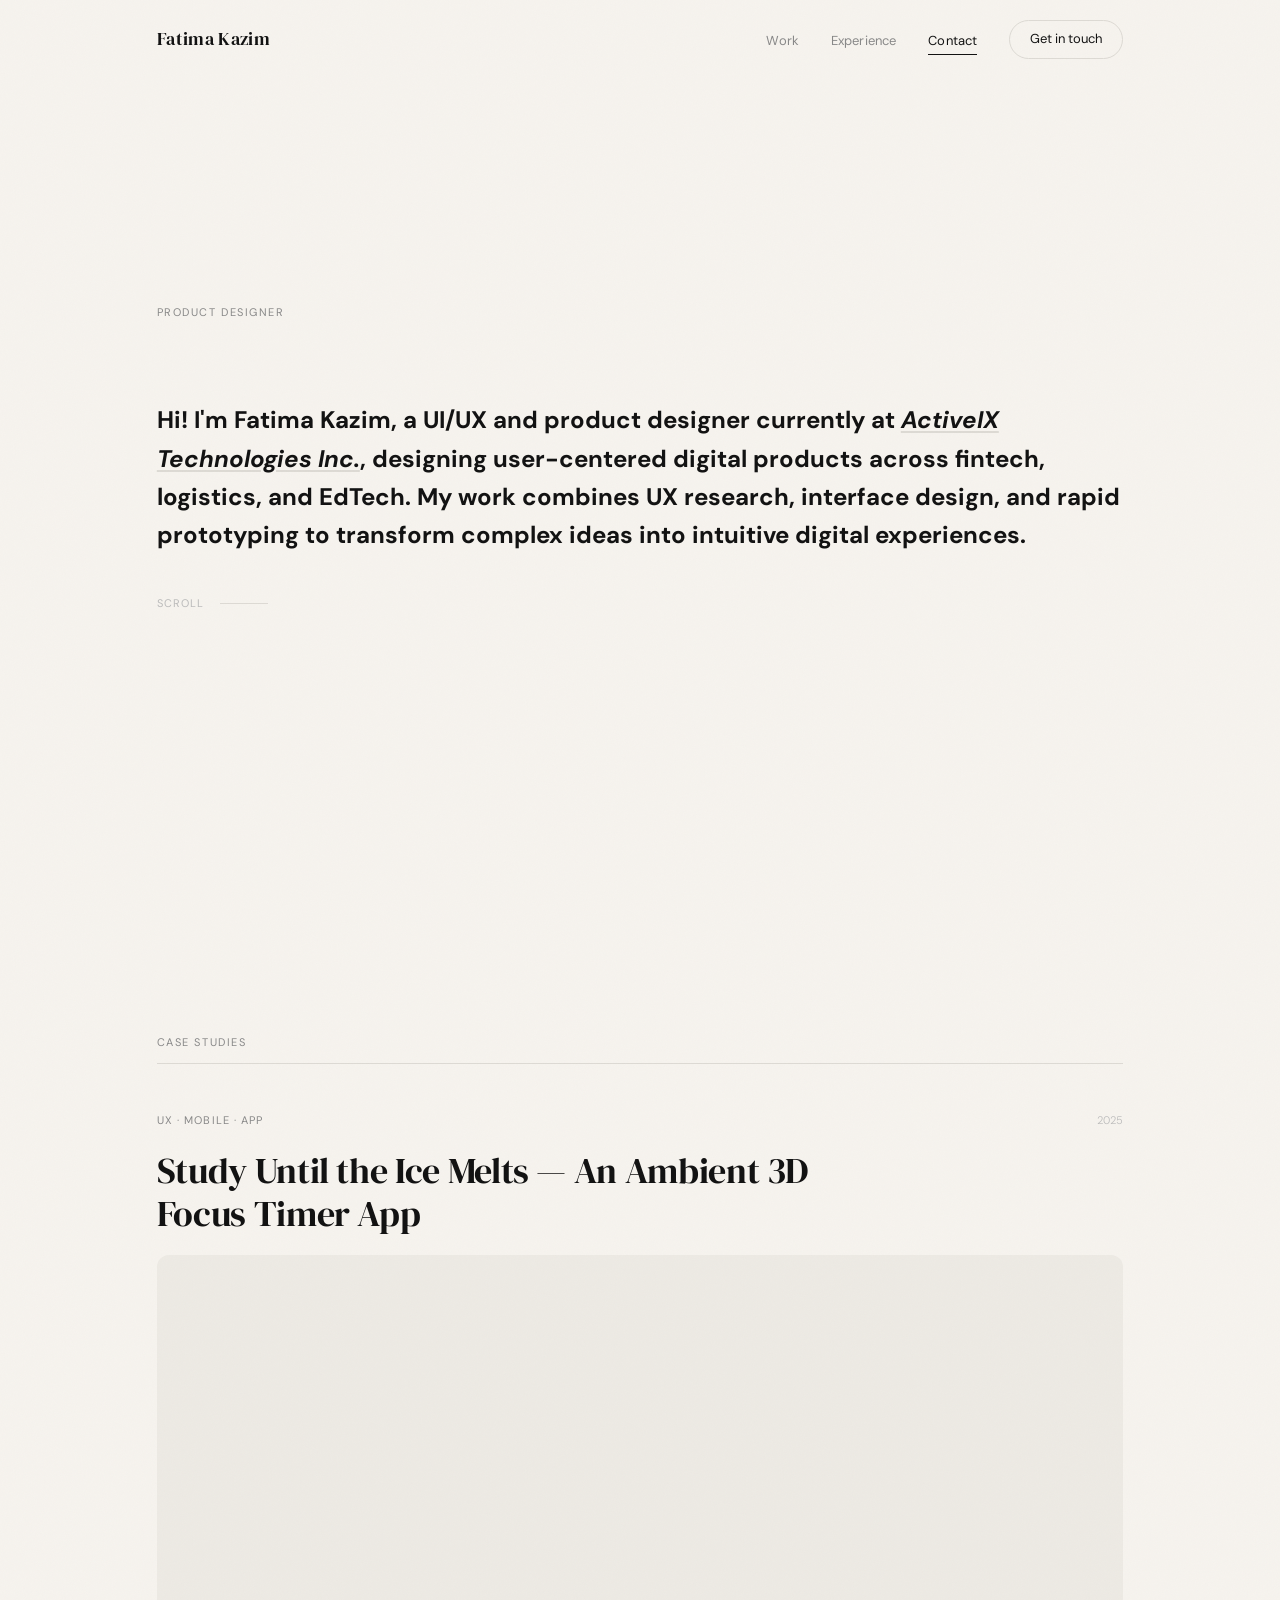
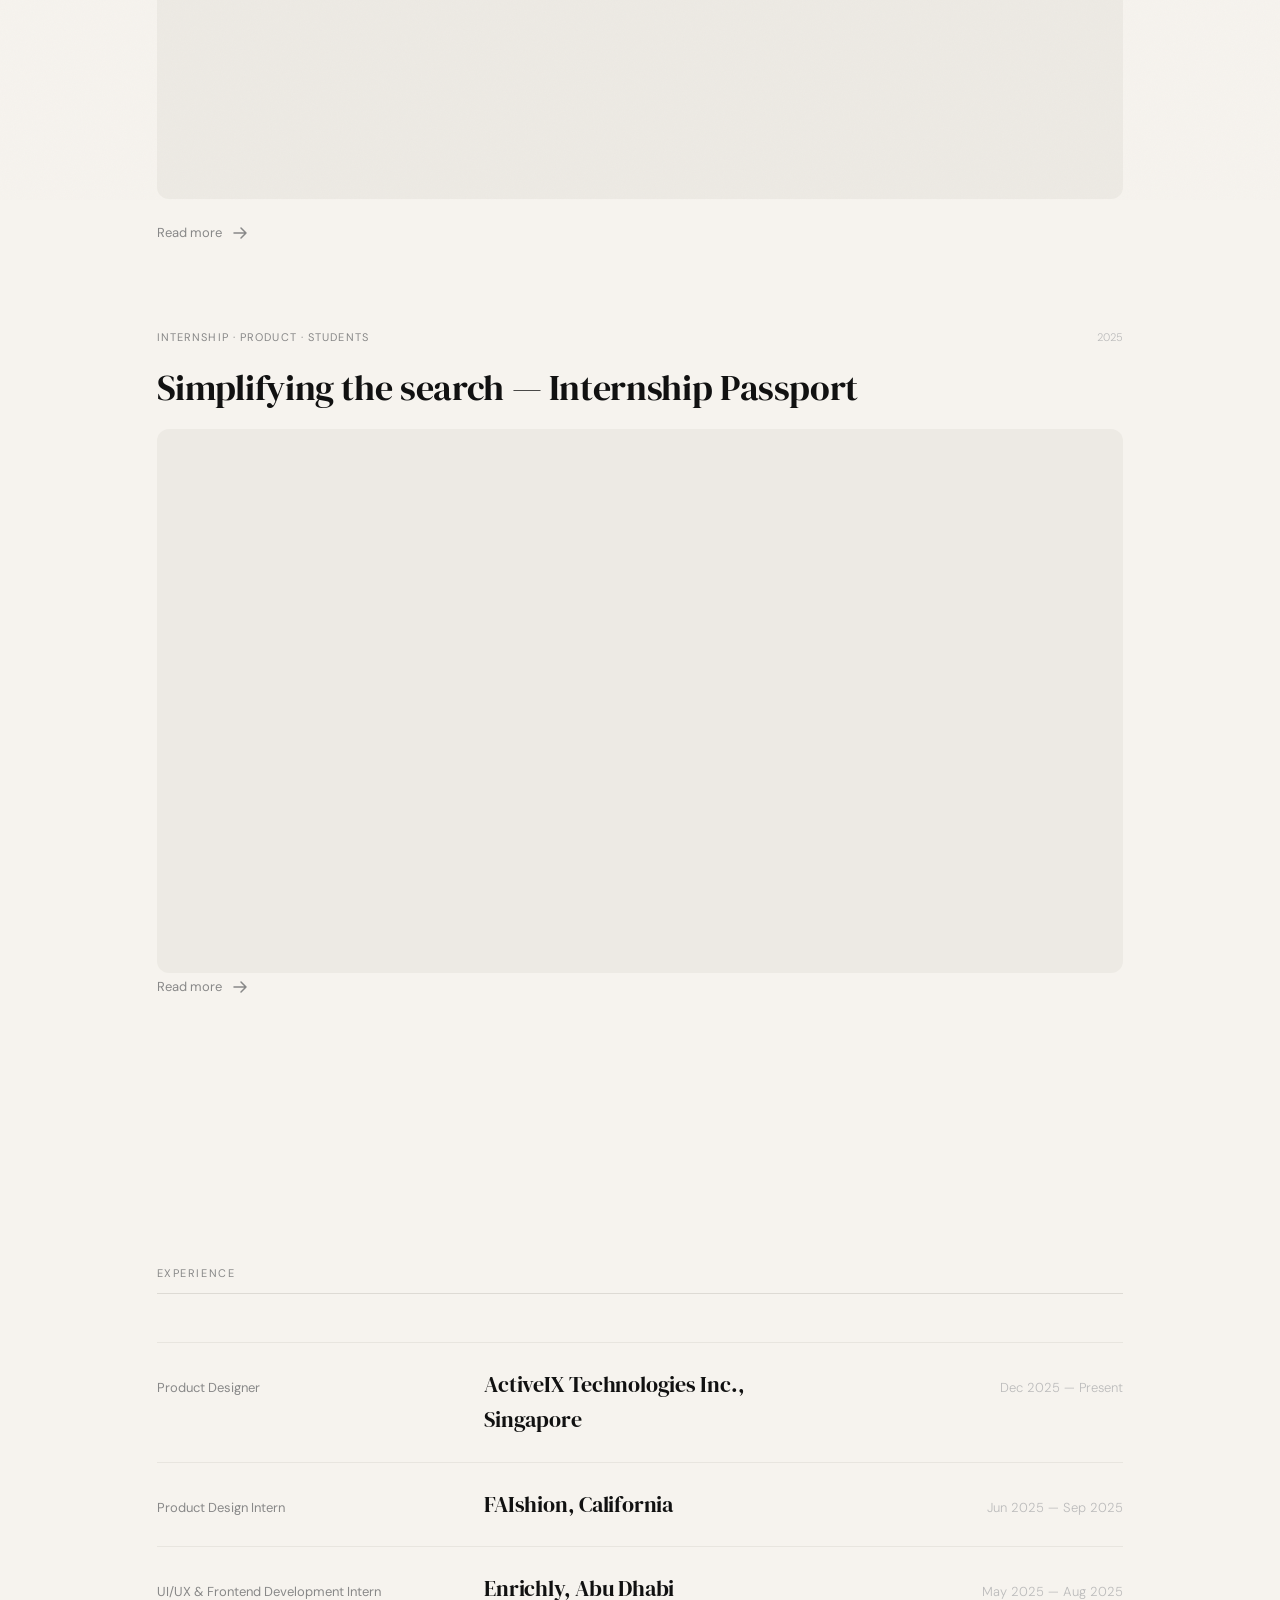
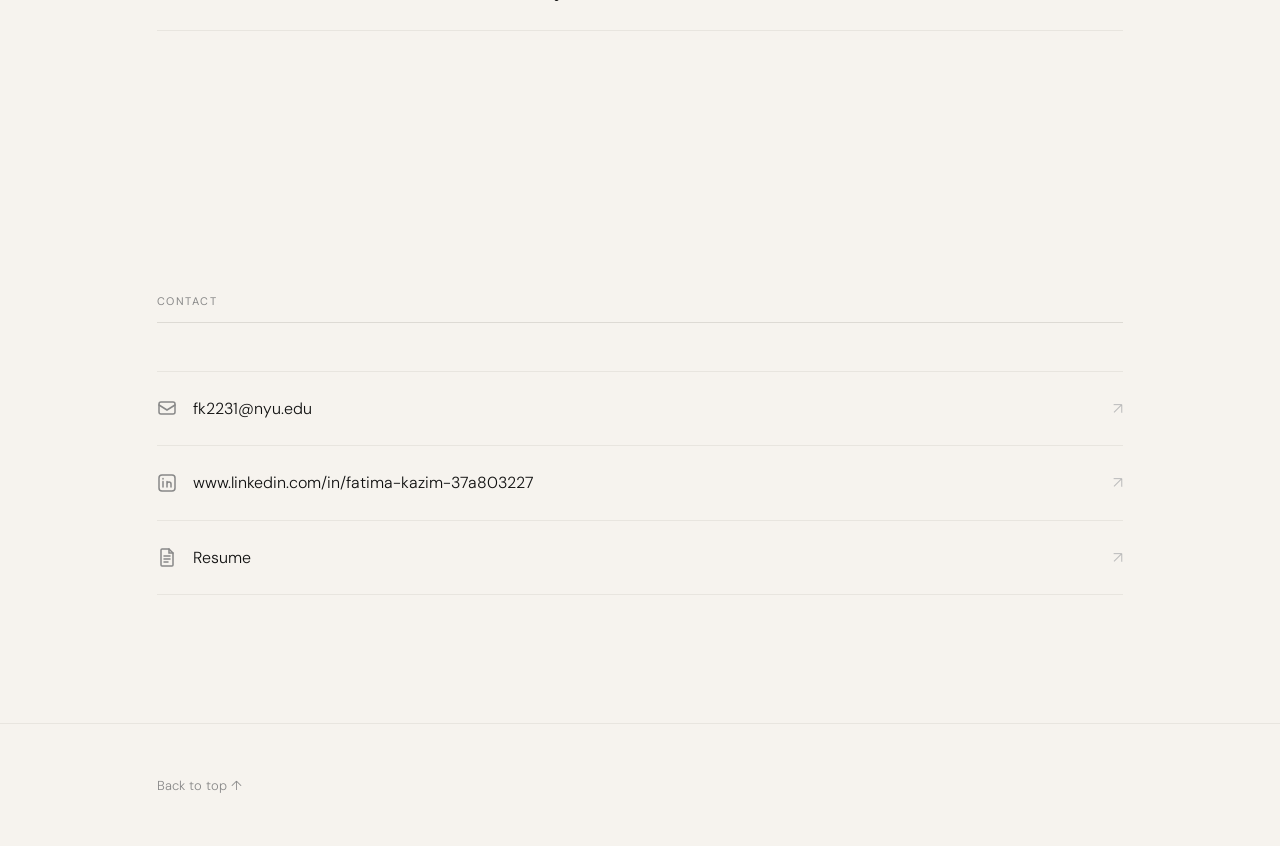
==== index.html @ ae26b740 "new" ====
<!DOCTYPE html>
<html lang="en">
<head>
  <meta charset="UTF-8" />
  <meta name="viewport" content="width=device-width, initial-scale=1.0" />
  <title>Fatima Kazim — Product Designer</title>
  <meta name="description" content="Product designer crafting thoughtful, accessible digital experiences." />

  <!-- Google Fonts: DM Serif Display + DM Sans -->
  <link rel="preconnect" href="https://fonts.googleapis.com" />
  <link rel="preconnect" href="https://fonts.gstatic.com" crossorigin />
  <link href="https://fonts.googleapis.com/css2?family=DM+Serif+Display:ital@0;1&family=DM+Sans:ital,opsz,wght@0,9..40,300;0,9..40,400;0,9..40,500;1,9..40,300;1,9..40,400&display=swap" rel="stylesheet" />

  <link rel="stylesheet" href="style.css" />
</head>
<body>

  <!-- =====================
       NAVIGATION
  ======================== -->
  <nav class="nav" id="nav" aria-label="Main navigation">
    <div class="nav__inner">
      <!-- Logo / Name mark -->
      <a href="#" class="nav__logo" aria-label="Home">Fatima Kazim</a>

      <!-- Desktop nav links -->
      <ul class="nav__links" role="list">
        <li><a href="#work" class="nav__link">Work</a></li>
        <li><a href="#experience" class="nav__link">Experience</a></li>
        <li><a href="#contact" class="nav__link">Contact</a></li>
      </ul>

      <!-- CTA -->
      <a href="mailto:fk2231@nyu.edu" class="nav__cta">Get in touch</a>

      <!-- Mobile hamburger -->
      <button class="nav__hamburger" id="hamburger" aria-label="Toggle menu" aria-expanded="false" aria-controls="mobile-menu">
        <span class="nav__hamburger-line"></span>
        <span class="nav__hamburger-line"></span>
      </button>
    </div>
  </nav>

  <!-- Mobile Menu Overlay -->
  <div class="mobile-menu" id="mobile-menu" aria-hidden="true" role="dialog" aria-label="Mobile navigation">
    <ul class="mobile-menu__links" role="list">
      <li><a href="#work" class="mobile-menu__link" data-close-menu>Work</a></li>
      <li><a href="#experience" class="mobile-menu__link" data-close-menu>Experience</a></li>
      <li><a href="#contact" class="mobile-menu__link" data-close-menu>Contact</a></li>
      <li><a href="mailto:fk2231@nyu.edu" class="mobile-menu__link mobile-menu__link--cta" data-close-menu>Get in touch →</a></li>
    </ul>
  </div>

  <!-- =====================
       HERO
  ======================== -->
  <section class="hero" id="hero" aria-label="Introduction">
    <div class="container">
      <p class="hero__eyebrow reveal reveal--up">Product Designer</p>
      <h1 class="hero__headline reveal reveal--up" style="--delay: 0.1s">
     <h1>
  Hi! I'm Fatima Kazim, a UI/UX and product designer currently at
  <a href="#" class="hero__inline-link" target="_blank" rel="noopener">ActiveIX Technologies Inc.</a>,
  designing user-centered digital products across fintech, logistics, and EdTech. My work combines UX research,
  interface design, and rapid prototyping to transform complex ideas into intuitive digital experiences.
</h1>

      <!-- Scroll indicator -->
      <div class="hero__scroll-indicator reveal reveal--up" style="--delay: 0.3s" aria-hidden="true">
        <span class="hero__scroll-label">Scroll</span>
        <span class="hero__scroll-line"></span>
      </div>
    </div>
  </section>

  <!-- =====================
       CASE STUDIES
  ======================== -->
  <section class="section work" id="work" aria-labelledby="work-label">
    <div class="container">

      <div class="section__header reveal reveal--up">
        <span class="section__label" id="work-label">Case Studies</span>
      </div>

      <!-- Project Cards -->
      <div class="projects" role="list">

        <!-- Card 1 -->
        <!-- <article class="project-card reveal reveal--up" role="listitem" style="--delay: 0.05s">
          <div class="project-card__meta">
            <span class="project-card__tag">Travel · iOS · AI</span>
            <span class="project-card__year">2025</span>
          </div>
          <h2 class="project-card__title">Designing the Most Intelligent Travel Live Activities</h2>
          <div class="project-card__media">
            <img
              src="https://placehold.co/960x560/e8e4de/888888?text=Soar+AI+Live+Activities"
              alt="Soar AI Live Activities project preview"
              class="project-card__image"
              loading="lazy"
              width="960"
              height="560"
            />
            <div class="project-card__overlay" aria-hidden="true"></div>
          </div>
          <a href="project-ice.html" class="project-card__cta" aria-label="Read case study: Soar AI Live Activities">
            <span>Read more</span>
            <svg class="project-card__arrow" width="20" height="20" viewBox="0 0 20 20" fill="none" aria-hidden="true">
              <path d="M4 10H16M16 10L11 5M16 10L11 15" stroke="currentColor" stroke-width="1.5" stroke-linecap="round" stroke-linejoin="round"/>
            </svg>
          </a>
        </article> -->

        <!-- Card 2 -->
        <article class="project-card reveal reveal--up" role="listitem" style="--delay: 0.1s">
          <div class="project-card__meta">
            <span class="project-card__tag">UX · Mobile · App</span>
            <span class="project-card__year">2025</span>
          </div>
          <h2 class="project-card__title">Study Until the Ice Melts — An Ambient 3D Focus Timer App</h2>
          <div class="project-card__media">
             <video
      class="project-card__image"
      width="960"
      height="560"
      autoplay
      muted
      loop
      playsinline
    >
      <source src="videos/ice-timer-demo.mp4"  type="video/mp4">
      Your browser does not support the video tag.
   
            <div class="project-card__overlay" aria-hidden="true"></div>
          </div>
          <a href="project-ice.html" class="project-card__cta" aria-label="Read case study: Trip.com Seat Selection">
            <span>Read more</span>
            <svg class="project-card__arrow" width="20" height="20" viewBox="0 0 20 20" fill="none" aria-hidden="true">
              <path d="M4 10H16M16 10L11 5M16 10L11 15" stroke="currentColor" stroke-width="1.5" stroke-linecap="round" stroke-linejoin="round"/>
            </svg>
          </a>
        </article>

      <!-- Card 3 -->
<article class="project-card reveal reveal--up" role="listitem" style="--delay: 0.15s">
  <div class="project-card__meta">
    <span class="project-card__tag">Internship · Product · Students</span>
    <span class="project-card__year">2025</span>
  </div>

  <h2 class="project-card__title">
    Simplifying the search — Internship Passport
  </h2>

  <div class="project-card__media">
    <video
      class="project-card__image"
      width="960"
      height="560"
      autoplay
      muted
      loop
      playsinline
    >
      <source src="videos/internship-passport-demo.mp4" type="video/mp4">
      Your browser does not support the video tag.
    </video>
  </div>
</article>
            <div class="project-card__overlay" aria-hidden="true"></div>
          </div>
          <a href="project-frame.html" class="project-card__cta" aria-label="Read case study: Frame app">
            <span>Read more</span>
            <svg class="project-card__arrow" width="20" height="20" viewBox="0 0 20 20" fill="none" aria-hidden="true">
              <path d="M4 10H16M16 10L11 5M16 10L11 15" stroke="currentColor" stroke-width="1.5" stroke-linecap="round" stroke-linejoin="round"/>
            </svg>
          </a>
        </article>

      </div><!-- /.projects -->
    </div>
  </section>

  <!-- =====================
       EXPERIENCE
  ======================== -->
  <section class="section experience" id="experience" aria-labelledby="experience-label">
  <div class="container">

    <div class="section__header reveal reveal--up">
      <span class="section__label" id="experience-label">Experience</span>
    </div>

    <div class="experience-list" role="list">

      <div class="experience-row reveal reveal--up" role="listitem" style="--delay: 0.05s">
        <div class="experience-row__role">Product Designer</div>
        <div class="experience-row__company">ActiveIX Technologies Inc., Singapore</div>
        <div class="experience-row__period">Dec 2025 — Present</div>
      </div>

      <div class="experience-row reveal reveal--up" role="listitem" style="--delay: 0.1s">
        <div class="experience-row__role">Product Design Intern</div>
        <div class="experience-row__company">FAIshion, California</div>
        <div class="experience-row__period">Jun 2025 — Sep 2025</div>
      </div>

      <div class="experience-row reveal reveal--up" role="listitem" style="--delay: 0.15s">
        <div class="experience-row__role">UI/UX & Frontend Development Intern</div>
        <div class="experience-row__company">Enrichly, Abu Dhabi</div>
        <div class="experience-row__period">May 2025 — Aug 2025</div>
      </div>

    </div><!-- /.experience-list -->

  </div>
</section>

  <!-- =====================
       CONTACT
  ======================== -->
  <section class="section contact" id="contact" aria-labelledby="contact-label">
    <div class="container">

      <div class="section__header reveal reveal--up">
        <span class="section__label" id="contact-label">Contact</span>
      </div>

      <div class="contact-links" role="list">

        <a href="mailto:fk2231@nyu.edu" class="contact-link reveal reveal--up" style="--delay: 0.05s" role="listitem">
          <span class="contact-link__icon" aria-hidden="true">
            <!-- Mail icon -->
            <svg width="20" height="20" viewBox="0 0 20 20" fill="none">
              <rect x="2" y="4" width="16" height="12" rx="2" stroke="currentColor" stroke-width="1.5"/>
              <path d="M2 7l8 5 8-5" stroke="currentColor" stroke-width="1.5" stroke-linecap="round"/>
            </svg>
          </span>
          <span class="contact-link__label">fk2231@nyu.edu</span>
          <span class="contact-link__arrow" aria-hidden="true">↗</span>
        </a>

        <a href="www.linkedin.com/in/fatima-kazim-37a803227" target="_blank" rel="noopener" class="contact-link reveal reveal--up" style="--delay: 0.1s" role="listitem">
          <span class="contact-link__icon" aria-hidden="true">
            <!-- LinkedIn icon -->
            <svg width="20" height="20" viewBox="0 0 20 20" fill="none">
              <rect x="2" y="2" width="16" height="16" rx="3" stroke="currentColor" stroke-width="1.5"/>
              <path d="M6 8.5V14M6 5.5V6" stroke="currentColor" stroke-width="1.5" stroke-linecap="round"/>
              <path d="M10 14v-3a2 2 0 014 0v3M10 8.5V14" stroke="currentColor" stroke-width="1.5" stroke-linecap="round" stroke-linejoin="round"/>
            </svg>
          </span>
          <span class="contact-link__label">www.linkedin.com/in/fatima-kazim-37a803227</span>
          <span class="contact-link__arrow" aria-hidden="true">↗</span>
        </a>

        <a href="#" class="contact-link reveal reveal--up" style="--delay: 0.15s" role="listitem">
          <span class="contact-link__icon" aria-hidden="true">
            <!-- Resume / doc icon -->
            <svg width="20" height="20" viewBox="0 0 20 20" fill="none">
              <path d="M5 2h7l4 4v12a1 1 0 01-1 1H5a1 1 0 01-1-1V3a1 1 0 011-1z" stroke="currentColor" stroke-width="1.5" stroke-linejoin="round"/>
              <path d="M12 2v4h4M7 9h6M7 12h6M7 15h4" stroke="currentColor" stroke-width="1.5" stroke-linecap="round"/>
            </svg>
          </span>
          <span class="contact-link__label">Resume</span>
          <span class="contact-link__arrow" aria-hidden="true">↗</span>
        </a>

      </div><!-- /.contact-links -->
    </div>
  </section>

  <!-- =====================
       FOOTER
  ======================== -->
  <footer class="footer" aria-label="Footer">
    <div class="container">
      <!-- <p class="footer__copy">© 2025 Alex Mercer. Designed with care.</p> -->
      <p class="footer__back">
        <a href="#hero" class="footer__top-link" aria-label="Back to top">Back to top ↑</a>
      </p>
    </div>
  </footer>

  <!-- Grain texture overlay (purely decorative) -->
  <div class="grain" aria-hidden="true"></div>

  <script src="script.js"></script>
  <script src="project.js"></script>
</body>
</html>
---- style.css ----
/* ============================================================
   PORTFOLIO — style.css
   Editorial minimal aesthetic inspired by Kashif Iftikhar
   DM Serif Display + DM Sans | Off-white bg | Near-black text
   ============================================================ */


/* ─────────────────────────────────────────────────────────
   1. DESIGN TOKENS / CSS VARIABLES
───────────────────────────────────────────────────────── */
:root {
  /* Colors */
  --color-bg:           #F6F3EE;
  --color-bg-alt:       #EDEAE4;
  --color-surface:      #F0EDE7;
  --color-text:         #111111;
  --color-text-muted:   #888888;
  --color-text-faint:   #BBBBBB;
  --color-border:       #DDDAD4;
  --color-border-light: #E8E5DF;
  --color-accent:       #111111;
  --color-link-hover:   #444444;

  /* Typography */
  --font-display:  'DM Serif Display', Georgia, serif;
  --font-body:     'DM Sans', system-ui, sans-serif;

  /* Font sizes — fluid scale */
  --text-xs:      0.6875rem;   /* 11px */
  --text-sm:      0.8125rem;   /* 13px */
  --text-base:    1rem;        /* 16px */
  --text-md:      1.125rem;    /* 18px */
  --text-lg:      1.375rem;    /* 22px */
  --text-xl:      1.75rem;     /* 28px */
  --text-2xl:     2.25rem;     /* 36px */
  --text-3xl:     3rem;        /* 48px */
  --text-hero:    clamp(2rem, 4.5vw, 3.75rem);

  /* Spacing */
  --space-1:   4px;
  --space-2:   8px;
  --space-3:   12px;
  --space-4:   16px;
  --space-5:   20px;
  --space-6:   24px;
  --space-8:   32px;
  --space-10:  40px;
  --space-12:  48px;
  --space-16:  64px;
  --space-20:  80px;
  --space-24:  96px;
  --space-32:  128px;
  --space-40:  160px;

  /* Layout */
  --max-width:    1120px;
  --padding-x:    clamp(1.25rem, 6vw, 7rem);

  /* Transitions */
  --ease-out:     cubic-bezier(0.16, 1, 0.3, 1);
  --ease-in-out:  cubic-bezier(0.45, 0, 0.55, 1);
  --duration-fast:   200ms;
  --duration-base:   350ms;
  --duration-slow:   600ms;
  --duration-reveal: 700ms;

  /* Borders */
  --radius-sm:  4px;
  --radius-md:  8px;
  --radius-lg:  12px;
}


/* ─────────────────────────────────────────────────────────
   2. RESET & BASE
───────────────────────────────────────────────────────── */
*, *::before, *::after {
  box-sizing: border-box;
  margin: 0;
  padding: 0;
}

html {
  font-size: 100%;
  scroll-behavior: smooth;
  -webkit-text-size-adjust: 100%;
}

body {
  background-color: var(--color-bg);
  color: var(--color-text);
  font-family: var(--font-body);
  font-size: var(--text-base);
  font-weight: 300;
  line-height: 1.6;
  -webkit-font-smoothing: antialiased;
  -moz-osx-font-smoothing: grayscale;
  overflow-x: hidden;
}

img, video {
  display: block;
  max-width: 100%;
  height: auto;
}

a {
  color: inherit;
  text-decoration: none;
}

ul, ol {
  list-style: none;
}

button {
  background: none;
  border: none;
  cursor: pointer;
  font-family: inherit;
}


/* ─────────────────────────────────────────────────────────
   3. LAYOUT HELPERS
───────────────────────────────────────────────────────── */
.container {
  width: 100%;
  max-width: var(--max-width);
  margin-inline: auto;
  padding-inline: var(--padding-x);
}

.section {
  padding-block: var(--space-32);
}

@media (max-width: 768px) {
  .section {
    padding-block: var(--space-20);
  }
}

.section__header {
  margin-bottom: var(--space-12);
}

.section__label {
  display: inline-block;
  font-size: var(--text-xs);
  font-weight: 400;
  letter-spacing: 0.14em;
  text-transform: uppercase;
  color: var(--color-text-muted);
  border-bottom: 1px solid var(--color-border);
  padding-bottom: var(--space-3);
  width: 100%;
}


/* ─────────────────────────────────────────────────────────
   4. GRAIN OVERLAY
───────────────────────────────────────────────────────── */
.grain {
  position: fixed;
  inset: -200%;
  width: 400%;
  height: 400%;
  pointer-events: none;
  z-index: 1000;
  opacity: 0.025;
  background-image: url("data:image/svg+xml,%3Csvg viewBox='0 0 256 256' xmlns='http://www.w3.org/2000/svg'%3E%3Cfilter id='noise'%3E%3CfeTurbulence type='fractalNoise' baseFrequency='0.9' numOctaves='4' stitchTiles='stitch'/%3E%3C/filter%3E%3Crect width='100%25' height='100%25' filter='url(%23noise)'/%3E%3C/svg%3E");
  background-size: 256px 256px;
  animation: grain 0.5s steps(2) infinite;
}

@keyframes grain {
  0%   { transform: translate(0,   0);   }
  25%  { transform: translate(-3%, -5%); }
  50%  { transform: translate(5%,   2%); }
  75%  { transform: translate(-2%,  4%); }
  100% { transform: translate(3%,  -3%); }
}


/* ─────────────────────────────────────────────────────────
   5. NAVIGATION
───────────────────────────────────────────────────────── */
.nav {
  position: fixed;
  top: 0;
  left: 0;
  right: 0;
  z-index: 900;
  padding-block: var(--space-5);
  background-color: var(--color-bg);
  transition: box-shadow var(--duration-base) var(--ease-out),
              padding var(--duration-base) var(--ease-out);
}

/* Scrolled state — subtle shadow */
.nav.is-scrolled {
  box-shadow: 0 1px 0 var(--color-border-light);
  padding-block: var(--space-4);
}

.nav__inner {
  max-width: var(--max-width);
  margin-inline: auto;
  padding-inline: var(--padding-x);
  display: flex;
  align-items: center;
  gap: var(--space-8);
}

/* Logo */
.nav__logo {
  font-family: var(--font-display);
  font-size: var(--text-md);
  letter-spacing: 0.02em;
  flex-shrink: 0;
  transition: opacity var(--duration-fast) var(--ease-out);
}

.nav__logo:hover {
  opacity: 0.6;
}

/* Desktop links */
.nav__links {
  display: flex;
  align-items: center;
  gap: var(--space-8);
  margin-left: auto;
}

.nav__link {
  font-size: var(--text-sm);
  font-weight: 400;
  letter-spacing: 0.01em;
  color: var(--color-text-muted);
  position: relative;
  padding-block: var(--space-1);
  transition: color var(--duration-fast) var(--ease-out);
}

.nav__link::after {
  content: '';
  position: absolute;
  bottom: -2px;
  left: 0;
  width: 0;
  height: 1px;
  background-color: var(--color-text);
  transition: width var(--duration-base) var(--ease-out);
}

.nav__link:hover,
.nav__link.is-active {
  color: var(--color-text);
}

.nav__link:hover::after,
.nav__link.is-active::after {
  width: 100%;
}

/* CTA */
.nav__cta {
  font-size: var(--text-sm);
  font-weight: 400;
  padding: var(--space-2) var(--space-5);
  border: 1px solid var(--color-border);
  border-radius: 100px;
  color: var(--color-text);
  transition: background-color var(--duration-fast) var(--ease-out),
              border-color var(--duration-fast) var(--ease-out),
              color var(--duration-fast) var(--ease-out);
  white-space: nowrap;
}

.nav__cta:hover {
  background-color: var(--color-text);
  border-color: var(--color-text);
  color: var(--color-bg);
}

/* Hamburger */
.nav__hamburger {
  display: none;
  flex-direction: column;
  justify-content: center;
  gap: 6px;
  width: 28px;
  height: 28px;
  margin-left: auto;
  padding: 2px;
}

.nav__hamburger-line {
  display: block;
  width: 100%;
  height: 1.5px;
  background-color: var(--color-text);
  border-radius: 2px;
  transform-origin: center;
  transition: transform var(--duration-base) var(--ease-out),
              opacity var(--duration-base) var(--ease-out),
              width var(--duration-base) var(--ease-out);
}

/* Hamburger active — becomes X */
.nav__hamburger.is-active .nav__hamburger-line:nth-child(1) {
  transform: translateY(3.75px) rotate(45deg);
}

.nav__hamburger.is-active .nav__hamburger-line:nth-child(2) {
  transform: translateY(-3.75px) rotate(-45deg);
}


/* ─────────────────────────────────────────────────────────
   6. MOBILE MENU
───────────────────────────────────────────────────────── */
.mobile-menu {
  position: fixed;
  inset: 0;
  z-index: 800;
  background-color: var(--color-bg);
  display: flex;
  align-items: center;
  justify-content: flex-start;
  padding: var(--space-32) var(--padding-x);
  clip-path: inset(0 0 100% 0);
  transition: clip-path var(--duration-slow) var(--ease-out);
  pointer-events: none;
}

.mobile-menu.is-open {
  clip-path: inset(0 0 0% 0);
  pointer-events: all;
}

.mobile-menu__links {
  display: flex;
  flex-direction: column;
  gap: var(--space-6);
}

.mobile-menu__link {
  font-family: var(--font-display);
  font-size: clamp(2rem, 8vw, 3.5rem);
  font-weight: 400;
  color: var(--color-text);
  opacity: 0;
  transform: translateY(20px);
  transition: opacity var(--duration-base) var(--ease-out),
              transform var(--duration-base) var(--ease-out),
              color var(--duration-fast) var(--ease-out);
}

.mobile-menu.is-open .mobile-menu__link {
  opacity: 1;
  transform: translateY(0);
}

/* Stagger each link */
.mobile-menu.is-open .mobile-menu__link:nth-child(1) { transition-delay: 0.1s; }
.mobile-menu.is-open .mobile-menu__link:nth-child(2) { transition-delay: 0.15s; }
.mobile-menu.is-open .mobile-menu__link:nth-child(3) { transition-delay: 0.2s; }
.mobile-menu.is-open .mobile-menu__link:nth-child(4) { transition-delay: 0.25s; }

.mobile-menu__link:hover {
  color: var(--color-text-muted);
}

.mobile-menu__link--cta {
  font-family: var(--font-body);
  font-size: var(--text-md);
  color: var(--color-text-muted);
  margin-top: var(--space-4);
  border-top: 1px solid var(--color-border);
  padding-top: var(--space-6);
}


/* ─────────────────────────────────────────────────────────
   7. HERO
───────────────────────────────────────────────────────── */
.hero {
  min-height: 100svh;
  display: flex;
  align-items: center;
  padding-top: 80px; /* nav offset */
  padding-bottom: var(--space-16);
}

.hero .container {
  display: flex;
  flex-direction: column;
  gap: var(--space-10);
}

.hero__eyebrow {
  font-size: var(--text-xs);
  font-weight: 400;
  letter-spacing: 0.14em;
  text-transform: uppercase;
  color: var(--color-text-muted);
}

.hero__headline {
  font-family: var(--font-display);
  font-size: var(--text-hero);
  font-weight: 400;
  line-height: 1.22;
  letter-spacing: -0.01em;
  color: var(--color-text);
  max-width: 18em;
}

.hero__inline-link {
  font-style: italic;
  text-decoration: underline;
  text-decoration-color: var(--color-border);
  text-underline-offset: 3px;
  transition: text-decoration-color var(--duration-fast) var(--ease-out),
              color var(--duration-fast) var(--ease-out);
}

.hero__inline-link:hover {
  text-decoration-color: var(--color-text);
  color: var(--color-text);
}

/* Scroll indicator */
.hero__scroll-indicator {
  display: flex;
  align-items: center;
  gap: var(--space-4);
}

.hero__scroll-label {
  font-size: var(--text-xs);
  font-weight: 400;
  letter-spacing: 0.1em;
  text-transform: uppercase;
  color: var(--color-text-faint);
}

.hero__scroll-line {
  display: block;
  width: 48px;
  height: 1px;
  background-color: var(--color-border);
  position: relative;
  overflow: hidden;
}

.hero__scroll-line::after {
  content: '';
  position: absolute;
  inset: 0;
  background-color: var(--color-text);
  transform: translateX(-100%);
  animation: scroll-line 2s var(--ease-out) 1.5s infinite;
}

@keyframes scroll-line {
  0%   { transform: translateX(-100%); }
  50%  { transform: translateX(0); }
  100% { transform: translateX(100%); }
}


/* ─────────────────────────────────────────────────────────
   8. PROJECT CARDS
───────────────────────────────────────────────────────── */
.projects {
  display: flex;
  flex-direction: column;
  gap: var(--space-20);
}

.project-card {
  display: grid;
  grid-template-columns: 1fr;
  gap: var(--space-5);
}

/* Meta row */
.project-card__meta {
  display: flex;
  align-items: center;
  justify-content: space-between;
  gap: var(--space-4);
}

.project-card__tag {
  font-size: var(--text-xs);
  font-weight: 400;
  letter-spacing: 0.1em;
  text-transform: uppercase;
  color: var(--color-text-muted);
}

.project-card__year {
  font-size: var(--text-xs);
  color: var(--color-text-faint);
}

/* Title */
.project-card__title {
  font-family: var(--font-display);
  font-size: clamp(var(--text-xl), 2.8vw, var(--text-3xl));
  font-weight: 400;
  line-height: 1.2;
  letter-spacing: -0.01em;
  max-width: 20em;
}

/* Media */
.project-card__media {
  position: relative;
  border-radius: var(--radius-lg);
  overflow: hidden;
  aspect-ratio: 16 / 9;
  background-color: var(--color-bg-alt);
  cursor: pointer;
}

.project-card__image {
  width: 100%;
  height: 100%;
  object-fit: cover;
  transition: transform var(--duration-slow) var(--ease-out);
}

.project-card__overlay {
  position: absolute;
  inset: 0;
  background: linear-gradient(
    to bottom,
    transparent 60%,
    rgba(0, 0, 0, 0.06) 100%
  );
  opacity: 0;
  transition: opacity var(--duration-base) var(--ease-out);
}

.project-card:hover .project-card__image {
  transform: scale(1.025);
}

.project-card:hover .project-card__overlay {
  opacity: 1;
}

/* CTA */
.project-card__cta {
  display: inline-flex;
  align-items: center;
  gap: var(--space-2);
  font-size: var(--text-sm);
  font-weight: 400;
  color: var(--color-text-muted);
  padding-block: var(--space-1);
  border-bottom: 1px solid transparent;
  transition: color var(--duration-fast) var(--ease-out),
              border-color var(--duration-fast) var(--ease-out),
              gap var(--duration-base) var(--ease-out);
  width: fit-content;
}

.project-card__cta:hover {
  color: var(--color-text);
  border-color: var(--color-border);
  gap: var(--space-4);
}

.project-card__arrow {
  flex-shrink: 0;
  transition: transform var(--duration-base) var(--ease-out);
}

.project-card__cta:hover .project-card__arrow {
  transform: translateX(4px);
}


/* ─────────────────────────────────────────────────────────
   9. EXPERIENCE
───────────────────────────────────────────────────────── */
.experience-list {
  display: flex;
  flex-direction: column;
}

.experience-row {
  display: grid;
  grid-template-columns: 1fr 1fr 1fr;
  gap: var(--space-4);
  align-items: baseline;
  padding-block: var(--space-6);
  border-bottom: 1px solid var(--color-border-light);
  transition: background-color var(--duration-fast) var(--ease-out);
  cursor: default;
}

.experience-row:first-child {
  border-top: 1px solid var(--color-border-light);
}

.experience-row:hover {
  background-color: var(--color-surface);
}

.experience-row__role {
  font-size: var(--text-sm);
  font-weight: 400;
  color: var(--color-text-muted);
}

.experience-row__company {
  font-family: var(--font-display);
  font-size: var(--text-lg);
  font-weight: 400;
  color: var(--color-text);
  letter-spacing: -0.01em;
}

.experience-row__period {
  font-size: var(--text-sm);
  color: var(--color-text-faint);
  text-align: right;
}

@media (max-width: 600px) {
  .experience-row {
    grid-template-columns: 1fr;
    gap: var(--space-1);
  }

  .experience-row__period {
    text-align: left;
  }
}


/* ─────────────────────────────────────────────────────────
   10. CONTACT
───────────────────────────────────────────────────────── */
.contact-links {
  display: flex;
  flex-direction: column;
}

.contact-link {
  display: flex;
  align-items: center;
  gap: var(--space-4);
  padding-block: var(--space-6);
  border-bottom: 1px solid var(--color-border-light);
  color: var(--color-text);
  transition: color var(--duration-fast) var(--ease-out),
              gap var(--duration-base) var(--ease-out);
}

.contact-link:first-child {
  border-top: 1px solid var(--color-border-light);
}

.contact-link:hover {
  color: var(--color-text-muted);
  gap: var(--space-6);
}

.contact-link__icon {
  color: var(--color-text-muted);
  flex-shrink: 0;
  display: flex;
  align-items: center;
}

.contact-link__label {
  font-size: var(--text-base);
  font-weight: 300;
}

.contact-link__arrow {
  margin-left: auto;
  font-size: var(--text-base);
  color: var(--color-text-faint);
  transition: transform var(--duration-base) var(--ease-out),
              color var(--duration-fast) var(--ease-out);
}

.contact-link:hover .contact-link__arrow {
  transform: translate(3px, -3px);
  color: var(--color-text);
}


/* ─────────────────────────────────────────────────────────
   11. FOOTER
───────────────────────────────────────────────────────── */
.footer {
  padding-block: var(--space-12);
  border-top: 1px solid var(--color-border-light);
}

.footer .container {
  display: flex;
  align-items: center;
  justify-content: space-between;
  gap: var(--space-4);
}

.footer__copy {
  font-size: var(--text-sm);
  color: var(--color-text-faint);
}

.footer__top-link {
  font-size: var(--text-sm);
  color: var(--color-text-muted);
  transition: color var(--duration-fast) var(--ease-out);
}

.footer__top-link:hover {
  color: var(--color-text);
}

@media (max-width: 480px) {
  .footer .container {
    flex-direction: column;
    align-items: flex-start;
    gap: var(--space-2);
  }
}


/* ─────────────────────────────────────────────────────────
   12. SCROLL REVEAL ANIMATIONS
───────────────────────────────────────────────────────── */
.reveal {
  opacity: 0;
  transition:
    opacity var(--duration-reveal) var(--ease-out) var(--delay, 0s),
    transform var(--duration-reveal) var(--ease-out) var(--delay, 0s);
}

.reveal--up {
  transform: translateY(28px);
}

.reveal--left {
  transform: translateX(-28px);
}

.reveal--right {
  transform: translateX(28px);
}

.reveal--scale {
  transform: scale(0.96);
}

/* When element is visible */
.reveal.is-visible {
  opacity: 1;
  transform: none;
}

/* Respect reduced motion preference */
@media (prefers-reduced-motion: reduce) {
  .reveal {
    opacity: 1;
    transform: none;
    transition: none;
  }

  .grain {
    animation: none;
  }

  .hero__scroll-line::after {
    animation: none;
  }
}


/* ─────────────────────────────────────────────────────────
   13. RESPONSIVE — NAVIGATION
───────────────────────────────────────────────────────── */
@media (max-width: 768px) {
  .nav__links,
  .nav__cta {
    display: none;
  }

  .nav__hamburger {
    display: flex;
  }
}


/* ─────────────────────────────────────────────────────────
   14. RESPONSIVE — GENERAL
───────────────────────────────────────────────────────── */
@media (max-width: 480px) {
  .project-card__title {
    font-size: var(--text-xl);
  }

  .hero__headline {
    line-height: 1.25;
  }
}


/* ─────────────────────────────────────────────────────────
   15. FOCUS STYLES (Accessibility)
───────────────────────────────────────────────────────── */
:focus-visible {
  outline: 2px solid var(--color-text);
  outline-offset: 3px;
  border-radius: 2px;
}

:focus:not(:focus-visible) {
  outline: none;
}


/* ─────────────────────────────────────────────────────────
   16. SELECTION COLOR
───────────────────────────────────────────────────────── */
::selection {
  background-color: var(--color-text);
  color: var(--color-bg);
}


/* ─────────────────────────────────────────────────────────
   17. SCROLLBAR
───────────────────────────────────────────────────────── */
::-webkit-scrollbar {
  width: 6px;
}

::-webkit-scrollbar-track {
  background: var(--color-bg);
}

::-webkit-scrollbar-thumb {
  background: var(--color-border);
  border-radius: 3px;
}

::-webkit-scrollbar-thumb:hover {
  background: var(--color-text-muted);
}
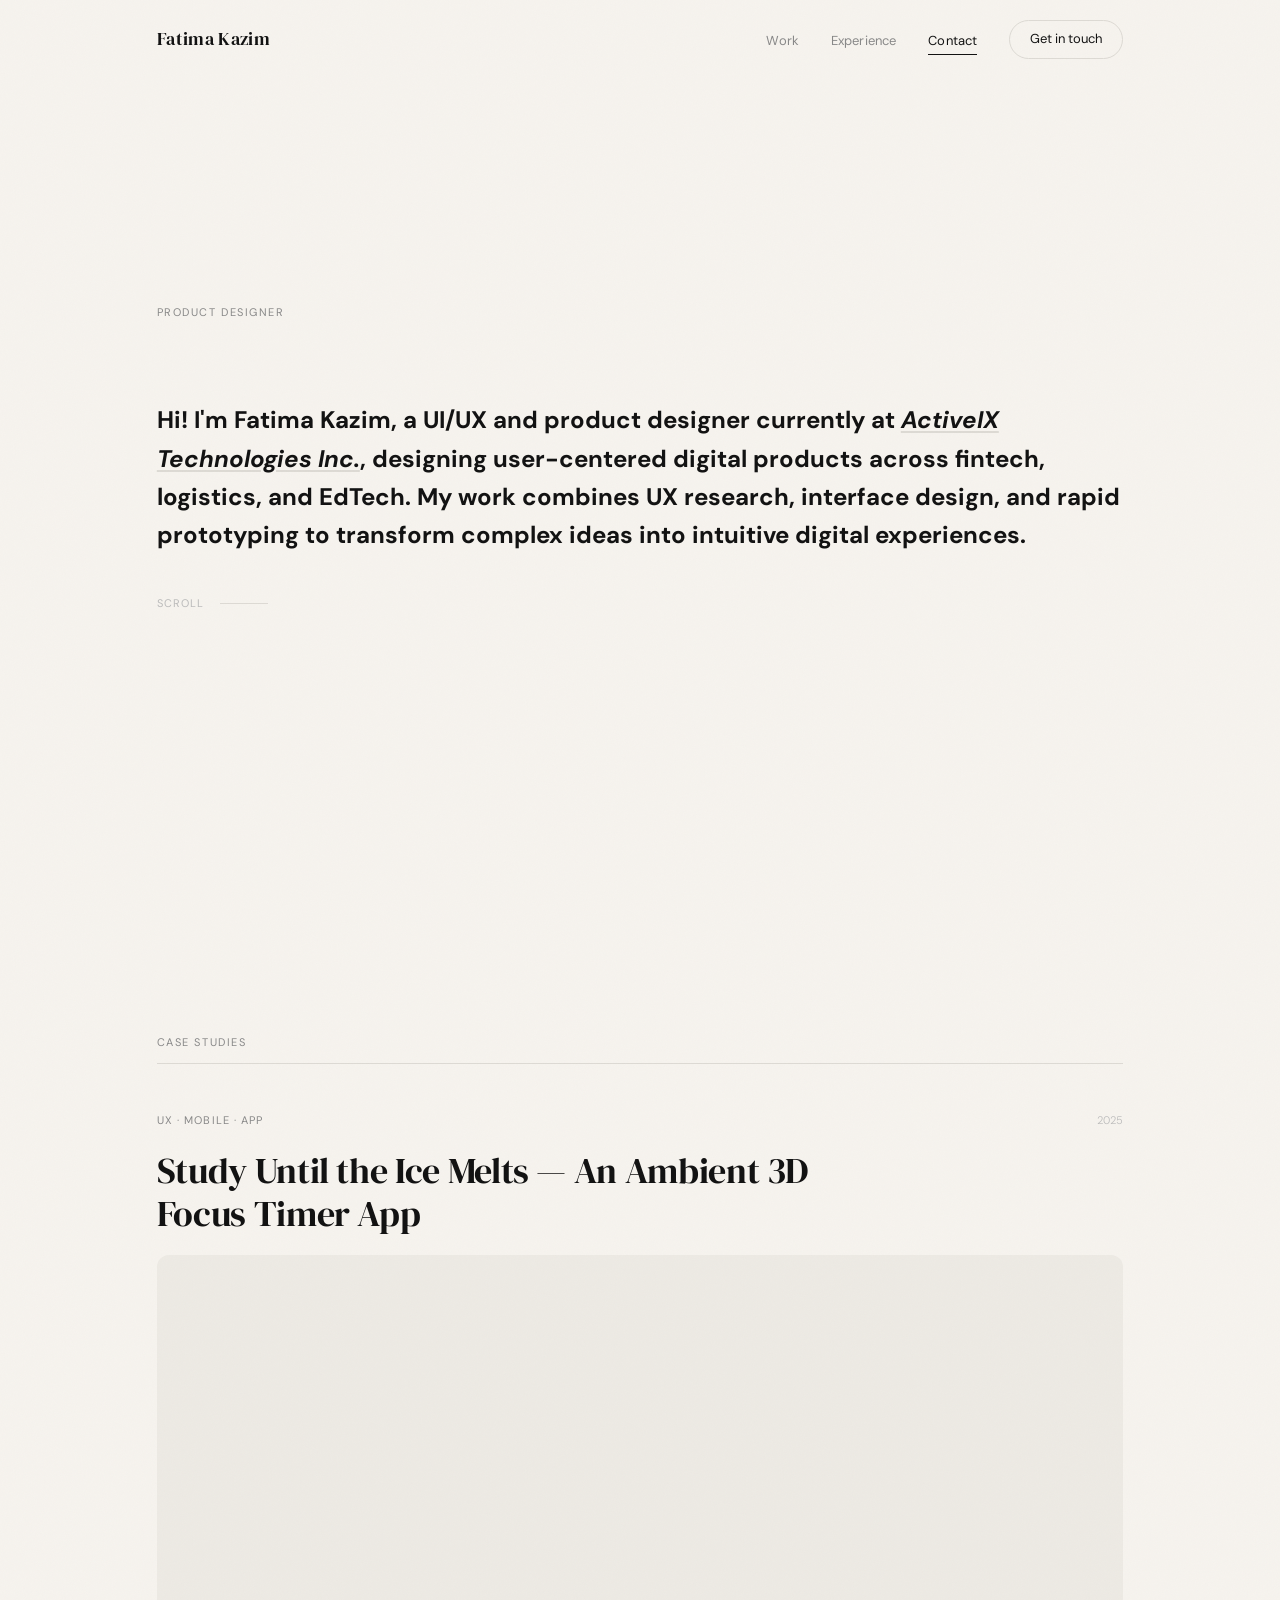
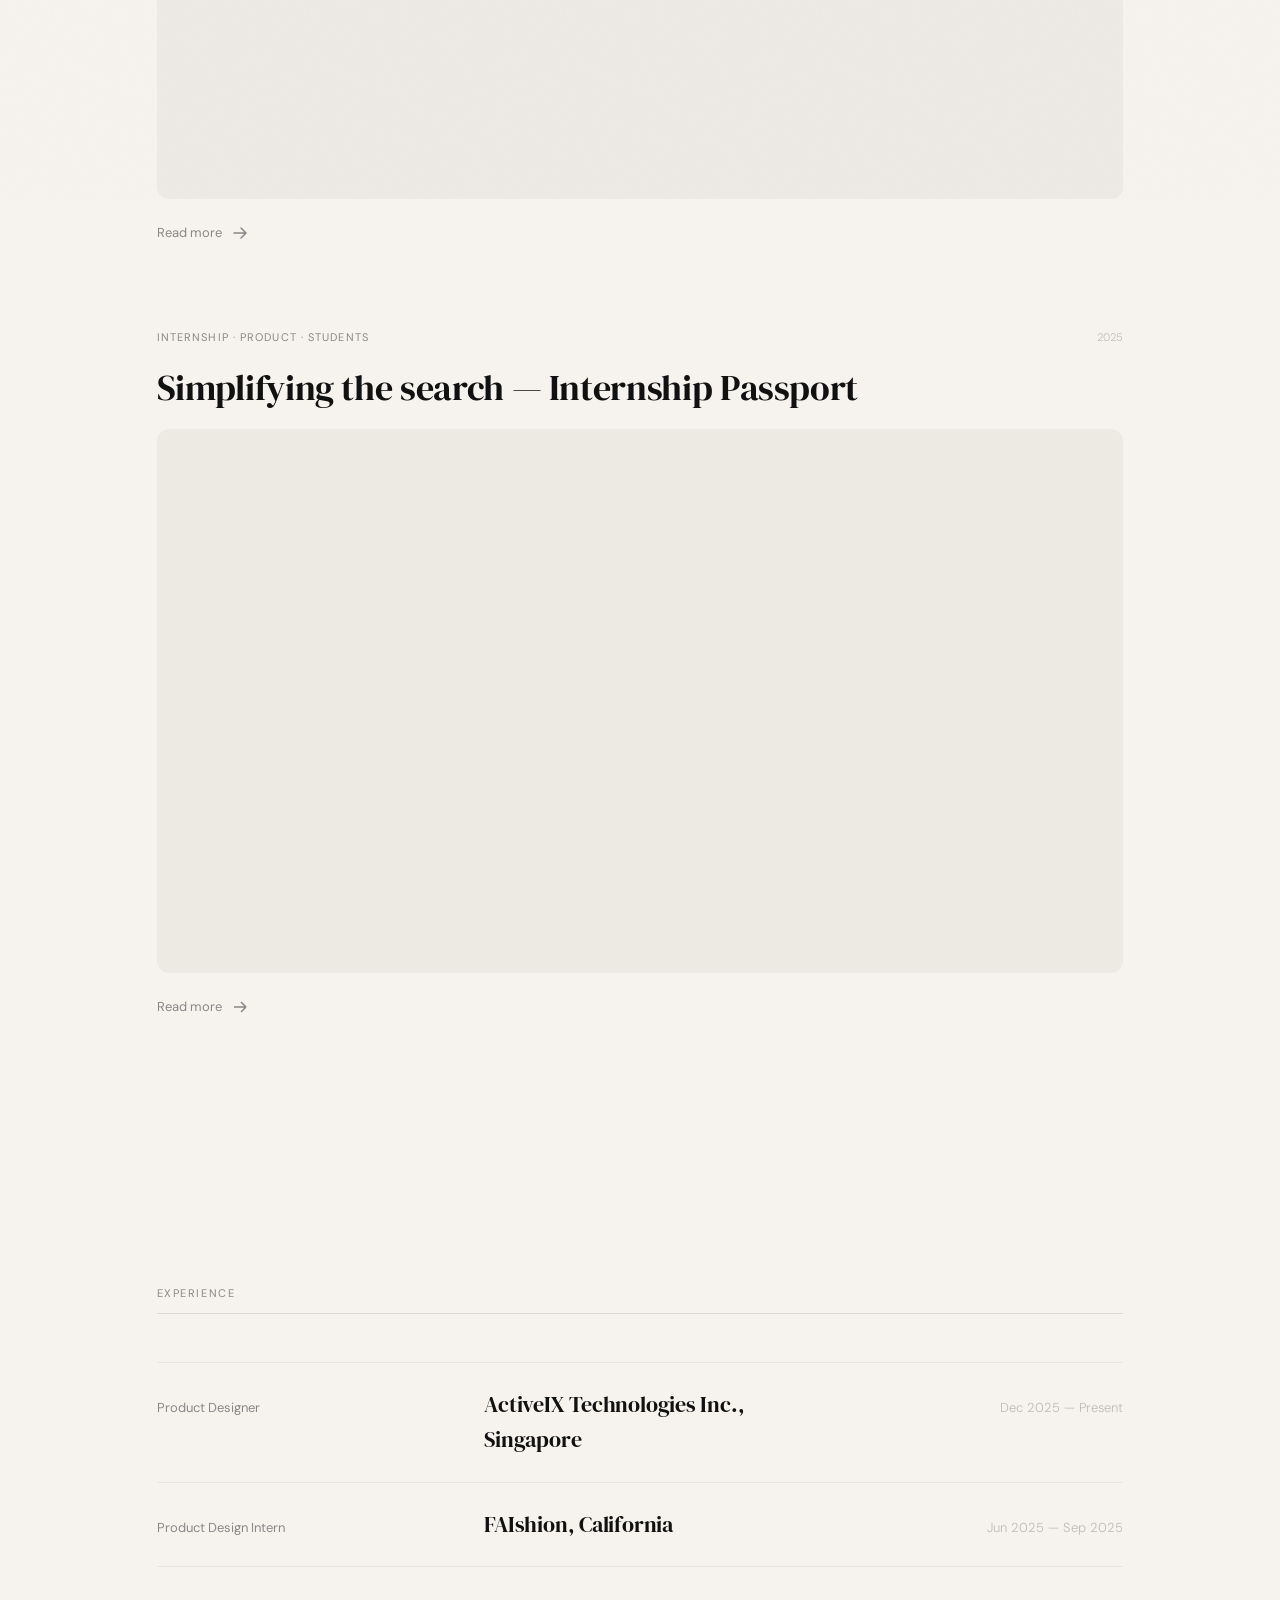
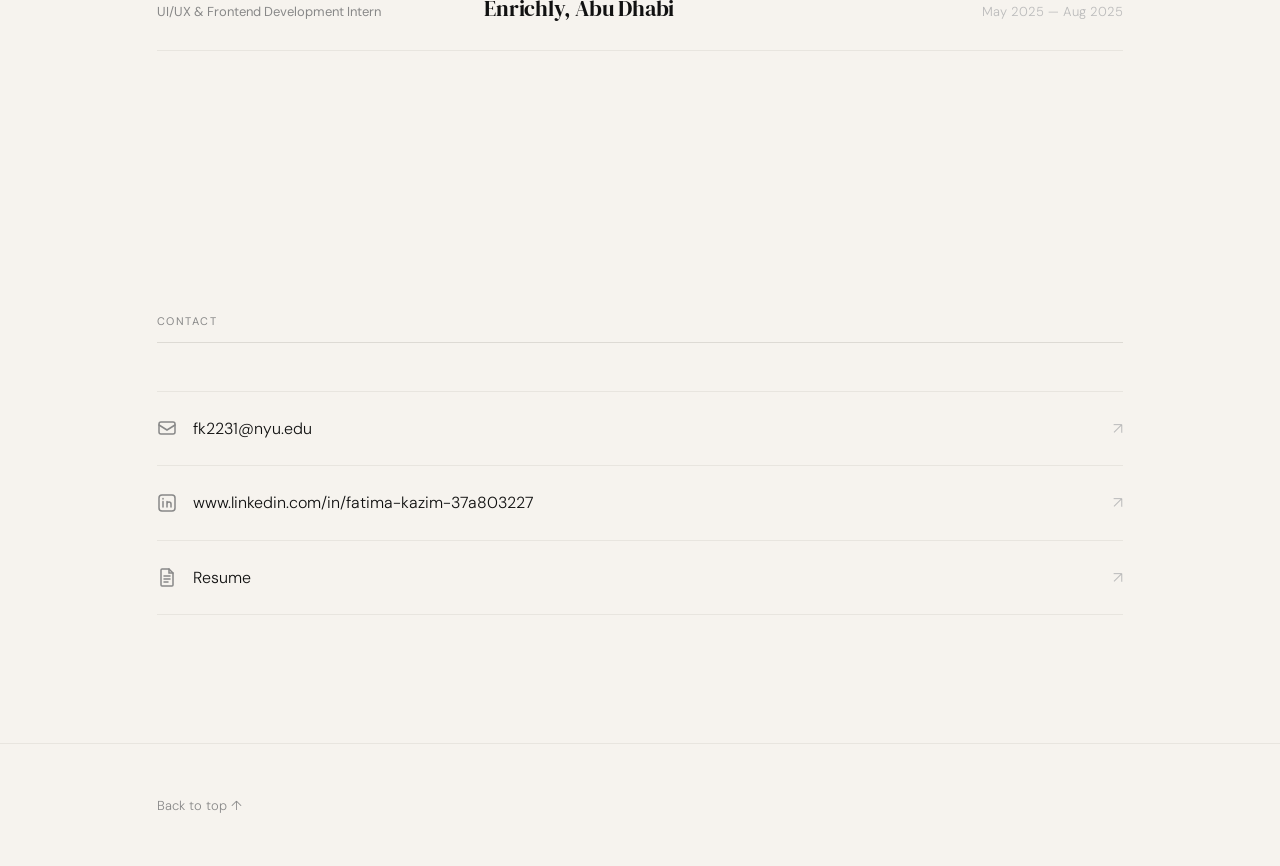
==== commit 2b7049f7: "new" ====
--- a/index.html
+++ b/index.html
@@ -144,6 +144,7 @@
 
       <!-- Card 3 -->
 <article class="project-card reveal reveal--up" role="listitem" style="--delay: 0.15s">
+
   <div class="project-card__meta">
     <span class="project-card__tag">Internship · Product · Students</span>
     <span class="project-card__year">2025</span>
@@ -166,17 +167,18 @@
       <source src="videos/internship-passport-demo.mp4" type="video/mp4">
       Your browser does not support the video tag.
     </video>
-  </div>
+
+    <div class="project-card__overlay" aria-hidden="true"></div>
+  </div>
+
+  <a href="project-frame.html" class="project-card__cta">
+    <span>Read more</span>
+    <svg class="project-card__arrow" width="20" height="20" viewBox="0 0 20 20" fill="none">
+      <path d="M4 10H16M16 10L11 5M16 10L11 15" stroke="currentColor" stroke-width="1.5"/>
+    </svg>
+  </a>
+
 </article>
-            <div class="project-card__overlay" aria-hidden="true"></div>
-          </div>
-          <a href="project-frame.html" class="project-card__cta" aria-label="Read case study: Frame app">
-            <span>Read more</span>
-            <svg class="project-card__arrow" width="20" height="20" viewBox="0 0 20 20" fill="none" aria-hidden="true">
-              <path d="M4 10H16M16 10L11 5M16 10L11 15" stroke="currentColor" stroke-width="1.5" stroke-linecap="round" stroke-linejoin="round"/>
-            </svg>
-          </a>
-        </article>
 
       </div><!-- /.projects -->
     </div>
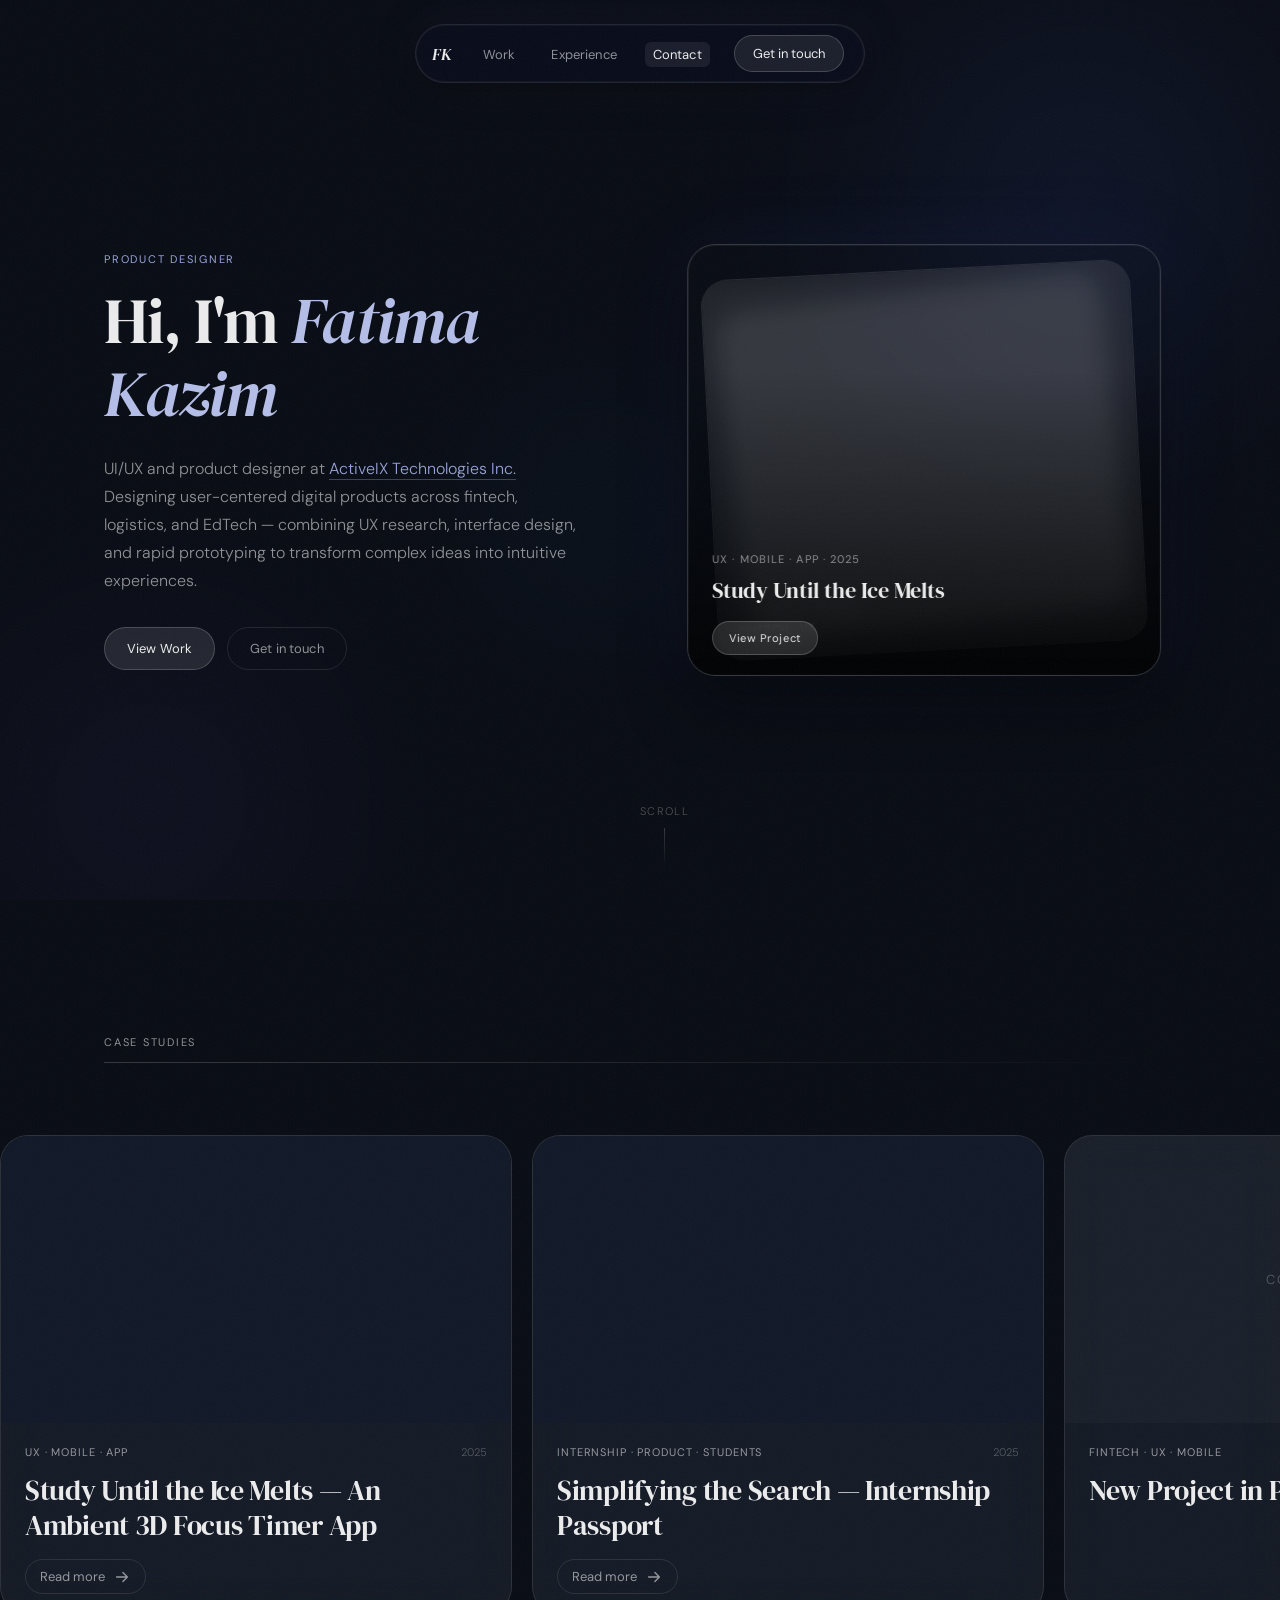
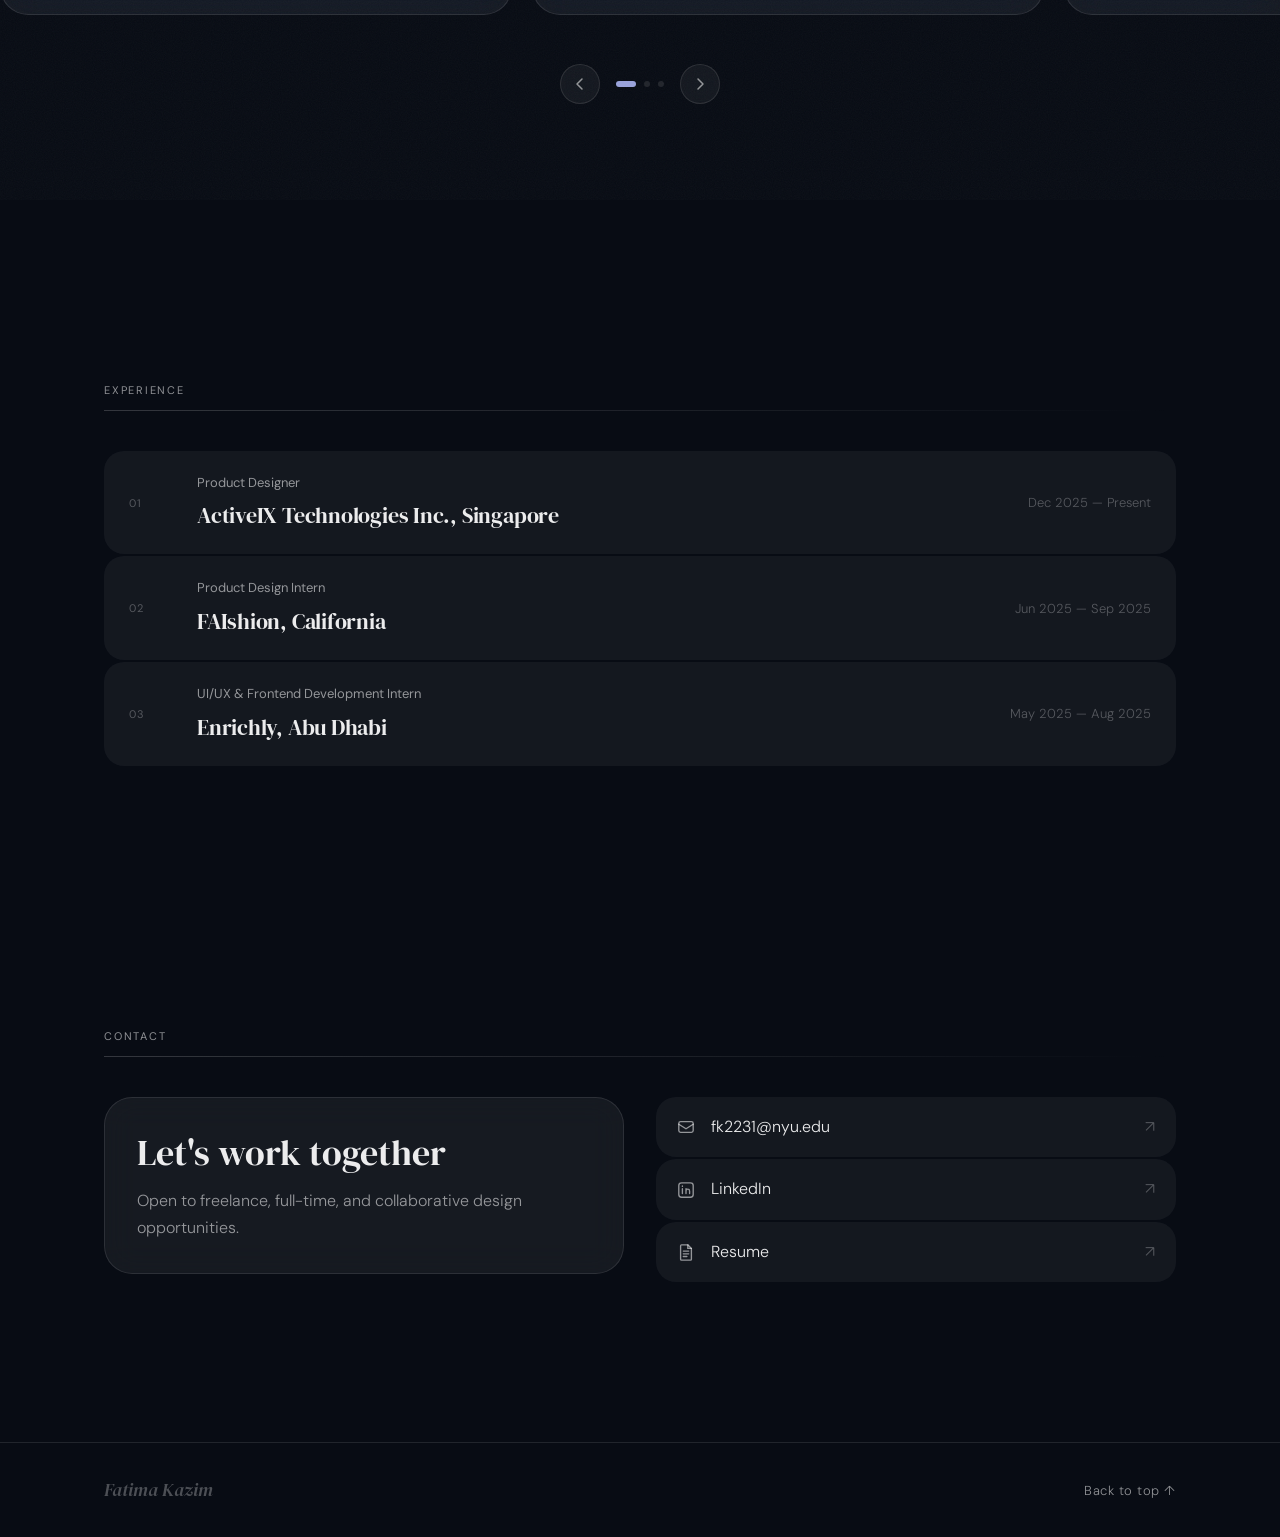
==== commit 61248c18: "new" ====
--- a/index.html
+++ b/index.html
@@ -5,35 +5,23 @@
   <meta name="viewport" content="width=device-width, initial-scale=1.0" />
   <title>Fatima Kazim — Product Designer</title>
   <meta name="description" content="Product designer crafting thoughtful, accessible digital experiences." />
-
-  <!-- Google Fonts: DM Serif Display + DM Sans -->
   <link rel="preconnect" href="https://fonts.googleapis.com" />
   <link rel="preconnect" href="https://fonts.gstatic.com" crossorigin />
   <link href="https://fonts.googleapis.com/css2?family=DM+Serif+Display:ital@0;1&family=DM+Sans:ital,opsz,wght@0,9..40,300;0,9..40,400;0,9..40,500;1,9..40,300;1,9..40,400&display=swap" rel="stylesheet" />
-
   <link rel="stylesheet" href="style.css" />
 </head>
 <body>
 
-  <!-- =====================
-       NAVIGATION
-  ======================== -->
+  <!-- ===================== NAVIGATION ======================== -->
   <nav class="nav" id="nav" aria-label="Main navigation">
-    <div class="nav__inner">
-      <!-- Logo / Name mark -->
-      <a href="#" class="nav__logo" aria-label="Home">Fatima Kazim</a>
-
-      <!-- Desktop nav links -->
+    <div class="nav__pill">
+      <a href="#" class="nav__logo" aria-label="Home">FK</a>
       <ul class="nav__links" role="list">
         <li><a href="#work" class="nav__link">Work</a></li>
         <li><a href="#experience" class="nav__link">Experience</a></li>
         <li><a href="#contact" class="nav__link">Contact</a></li>
       </ul>
-
-      <!-- CTA -->
       <a href="mailto:fk2231@nyu.edu" class="nav__cta">Get in touch</a>
-
-      <!-- Mobile hamburger -->
       <button class="nav__hamburger" id="hamburger" aria-label="Toggle menu" aria-expanded="false" aria-controls="mobile-menu">
         <span class="nav__hamburger-line"></span>
         <span class="nav__hamburger-line"></span>
@@ -51,177 +39,210 @@
     </ul>
   </div>
 
-  <!-- =====================
-       HERO
-  ======================== -->
+  <!-- ===================== HERO ======================== -->
   <section class="hero" id="hero" aria-label="Introduction">
-    <div class="container">
-      <p class="hero__eyebrow reveal reveal--up">Product Designer</p>
-      <h1 class="hero__headline reveal reveal--up" style="--delay: 0.1s">
-     <h1>
-  Hi! I'm Fatima Kazim, a UI/UX and product designer currently at
-  <a href="#" class="hero__inline-link" target="_blank" rel="noopener">ActiveIX Technologies Inc.</a>,
-  designing user-centered digital products across fintech, logistics, and EdTech. My work combines UX research,
-  interface design, and rapid prototyping to transform complex ideas into intuitive digital experiences.
-</h1>
-
-      <!-- Scroll indicator -->
-      <div class="hero__scroll-indicator reveal reveal--up" style="--delay: 0.3s" aria-hidden="true">
-        <span class="hero__scroll-label">Scroll</span>
-        <span class="hero__scroll-line"></span>
-      </div>
+
+    <!-- Background blobs -->
+    <div class="hero__bg" aria-hidden="true">
+      <div class="hero__blob hero__blob--1"></div>
+      <div class="hero__blob hero__blob--2"></div>
+      <div class="hero__blob hero__blob--3"></div>
+    </div>
+
+    <div class="hero__inner container">
+
+      <!-- LEFT: Text -->
+      <div class="hero__text reveal reveal--up">
+        <p class="hero__eyebrow">Product Designer</p>
+        <h1 class="hero__headline">
+          Hi, I'm <em>Fatima Kazim</em>
+        </h1>
+        <p class="hero__body">
+          UI/UX and product designer at
+          <a href="#" class="hero__inline-link" target="_blank" rel="noopener">ActiveIX Technologies Inc.</a>
+          Designing user-centered digital products across fintech, logistics, and EdTech — combining UX research, interface design, and rapid prototyping to transform complex ideas into intuitive experiences.
+        </p>
+        <div class="hero__actions">
+          <a href="#work" class="btn btn--primary">View Work</a>
+          <a href="mailto:fk2231@nyu.edu" class="btn btn--ghost">Get in touch</a>
+        </div>
+      </div>
+
+      <!-- RIGHT: Featured card stack -->
+      <div class="hero__cards" id="hero-cards" aria-hidden="true">
+        <!-- Back cards (decorative) -->
+        <div class="hero__card hero__card--back-2">
+          <div class="hero__card-inner">
+            <span class="hero__card-tag">EdTech · Mobile</span>
+          </div>
+        </div>
+        <div class="hero__card hero__card--back-1">
+          <div class="hero__card-inner">
+            <span class="hero__card-tag">Fintech · UX</span>
+          </div>
+        </div>
+        <!-- Front featured card -->
+        <div class="hero__card hero__card--front">
+          <div class="hero__card-media">
+            <video autoplay muted loop playsinline>
+              <source src="videos/ice-timer-demo.mp4" type="video/mp4">
+            </video>
+            <div class="hero__card-gradient"></div>
+            <div class="hero__card-info">
+              <span class="hero__card-tag">UX · Mobile · App · 2025</span>
+              <p class="hero__card-title">Study Until the Ice Melts</p>
+              <div class="hero__card-actions">
+                <a href="project-ice.html" class="hero__card-btn">View Project</a>
+              </div>
+            </div>
+          </div>
+        </div>
+      </div>
+
+    </div>
+
+    <!-- Scroll indicator -->
+    <div class="hero__scroll reveal reveal--up" style="--delay:0.5s" aria-hidden="true">
+      <span class="hero__scroll-label">Scroll</span>
+      <span class="hero__scroll-line"></span>
     </div>
   </section>
 
-  <!-- =====================
-       CASE STUDIES
-  ======================== -->
+  <!-- ===================== CASE STUDIES ======================== -->
   <section class="section work" id="work" aria-labelledby="work-label">
     <div class="container">
-
       <div class="section__header reveal reveal--up">
         <span class="section__label" id="work-label">Case Studies</span>
       </div>
-
-      <!-- Project Cards -->
-      <div class="projects" role="list">
+    </div>
+
+    <!-- Horizontal Carousel -->
+    <div class="carousel-wrapper">
+      <div class="carousel" id="carousel" role="list">
 
         <!-- Card 1 -->
-        <!-- <article class="project-card reveal reveal--up" role="listitem" style="--delay: 0.05s">
-          <div class="project-card__meta">
-            <span class="project-card__tag">Travel · iOS · AI</span>
-            <span class="project-card__year">2025</span>
-          </div>
-          <h2 class="project-card__title">Designing the Most Intelligent Travel Live Activities</h2>
+        <article class="project-card reveal reveal--up" role="listitem" style="--delay:0.05s" data-href="project-ice.html">
           <div class="project-card__media">
-            <img
-              src="https://placehold.co/960x560/e8e4de/888888?text=Soar+AI+Live+Activities"
-              alt="Soar AI Live Activities project preview"
-              class="project-card__image"
-              loading="lazy"
-              width="960"
-              height="560"
-            />
-            <div class="project-card__overlay" aria-hidden="true"></div>
-          </div>
-          <a href="project-ice.html" class="project-card__cta" aria-label="Read case study: Soar AI Live Activities">
-            <span>Read more</span>
-            <svg class="project-card__arrow" width="20" height="20" viewBox="0 0 20 20" fill="none" aria-hidden="true">
-              <path d="M4 10H16M16 10L11 5M16 10L11 15" stroke="currentColor" stroke-width="1.5" stroke-linecap="round" stroke-linejoin="round"/>
-            </svg>
-          </a>
-        </article> -->
+            <video class="project-card__video" autoplay muted loop playsinline>
+              <source src="videos/ice-timer-demo.mp4" type="video/mp4">
+            </video>
+            <div class="project-card__overlay"></div>
+          </div>
+          <div class="project-card__body">
+            <div class="project-card__meta">
+              <span class="project-card__tag">UX · Mobile · App</span>
+              <span class="project-card__year">2025</span>
+            </div>
+            <h2 class="project-card__title">Study Until the Ice Melts — An Ambient 3D Focus Timer App</h2>
+            <a href="project-ice.html" class="project-card__cta" aria-label="Read case study: Ice Timer App">
+              <span>Read more</span>
+              <svg class="project-card__arrow" width="18" height="18" viewBox="0 0 20 20" fill="none" aria-hidden="true">
+                <path d="M4 10H16M16 10L11 5M16 10L11 15" stroke="currentColor" stroke-width="1.5" stroke-linecap="round" stroke-linejoin="round"/>
+              </svg>
+            </a>
+          </div>
+        </article>
 
         <!-- Card 2 -->
-        <article class="project-card reveal reveal--up" role="listitem" style="--delay: 0.1s">
-          <div class="project-card__meta">
-            <span class="project-card__tag">UX · Mobile · App</span>
-            <span class="project-card__year">2025</span>
-          </div>
-          <h2 class="project-card__title">Study Until the Ice Melts — An Ambient 3D Focus Timer App</h2>
+        <article class="project-card reveal reveal--up" role="listitem" style="--delay:0.15s" data-href="project-frame.html">
           <div class="project-card__media">
-             <video
-      class="project-card__image"
-      width="960"
-      height="560"
-      autoplay
-      muted
-      loop
-      playsinline
-    >
-      <source src="videos/ice-timer-demo.mp4"  type="video/mp4">
-      Your browser does not support the video tag.
-   
-            <div class="project-card__overlay" aria-hidden="true"></div>
-          </div>
-          <a href="project-ice.html" class="project-card__cta" aria-label="Read case study: Trip.com Seat Selection">
-            <span>Read more</span>
-            <svg class="project-card__arrow" width="20" height="20" viewBox="0 0 20 20" fill="none" aria-hidden="true">
-              <path d="M4 10H16M16 10L11 5M16 10L11 15" stroke="currentColor" stroke-width="1.5" stroke-linecap="round" stroke-linejoin="round"/>
-            </svg>
-          </a>
+            <video class="project-card__video" autoplay muted loop playsinline>
+              <source src="videos/internship-passport-demo.mp4" type="video/mp4">
+            </video>
+            <div class="project-card__overlay"></div>
+          </div>
+          <div class="project-card__body">
+            <div class="project-card__meta">
+              <span class="project-card__tag">Internship · Product · Students</span>
+              <span class="project-card__year">2025</span>
+            </div>
+            <h2 class="project-card__title">Simplifying the Search — Internship Passport</h2>
+            <a href="project-frame.html" class="project-card__cta" aria-label="Read case study: Internship Passport">
+              <span>Read more</span>
+              <svg class="project-card__arrow" width="18" height="18" viewBox="0 0 20 20" fill="none" aria-hidden="true">
+                <path d="M4 10H16M16 10L11 5M16 10L11 15" stroke="currentColor" stroke-width="1.5" stroke-linecap="round" stroke-linejoin="round"/>
+              </svg>
+            </a>
+          </div>
         </article>
 
-      <!-- Card 3 -->
-<article class="project-card reveal reveal--up" role="listitem" style="--delay: 0.15s">
-
-  <div class="project-card__meta">
-    <span class="project-card__tag">Internship · Product · Students</span>
-    <span class="project-card__year">2025</span>
-  </div>
-
-  <h2 class="project-card__title">
-    Simplifying the search — Internship Passport
-  </h2>
-
-  <div class="project-card__media">
-    <video
-      class="project-card__image"
-      width="960"
-      height="560"
-      autoplay
-      muted
-      loop
-      playsinline
-    >
-      <source src="videos/internship-passport-demo.mp4" type="video/mp4">
-      Your browser does not support the video tag.
-    </video>
-
-    <div class="project-card__overlay" aria-hidden="true"></div>
-  </div>
-
-  <a href="project-frame.html" class="project-card__cta">
-    <span>Read more</span>
-    <svg class="project-card__arrow" width="20" height="20" viewBox="0 0 20 20" fill="none">
-      <path d="M4 10H16M16 10L11 5M16 10L11 15" stroke="currentColor" stroke-width="1.5"/>
-    </svg>
-  </a>
-
-</article>
-
-      </div><!-- /.projects -->
+        <!-- Placeholder card 3 (future project) -->
+        <article class="project-card project-card--placeholder reveal reveal--up" role="listitem" style="--delay:0.25s">
+          <div class="project-card__media project-card__media--empty">
+            <div class="project-card__coming">
+              <span>Coming Soon</span>
+            </div>
+          </div>
+          <div class="project-card__body">
+            <div class="project-card__meta">
+              <span class="project-card__tag">Fintech · UX · Mobile</span>
+              <span class="project-card__year">2025</span>
+            </div>
+            <h2 class="project-card__title">New Project in Progress</h2>
+          </div>
+        </article>
+
+      </div>
+
+      <!-- Carousel nav -->
+      <div class="carousel-nav" aria-label="Carousel navigation">
+        <button class="carousel-btn carousel-btn--prev" id="carousel-prev" aria-label="Previous project">
+          <svg width="20" height="20" viewBox="0 0 20 20" fill="none" aria-hidden="true">
+            <path d="M12 5L7 10L12 15" stroke="currentColor" stroke-width="1.5" stroke-linecap="round" stroke-linejoin="round"/>
+          </svg>
+        </button>
+        <div class="carousel-dots" id="carousel-dots" role="tablist" aria-label="Project slides"></div>
+        <button class="carousel-btn carousel-btn--next" id="carousel-next" aria-label="Next project">
+          <svg width="20" height="20" viewBox="0 0 20 20" fill="none" aria-hidden="true">
+            <path d="M8 5L13 10L8 15" stroke="currentColor" stroke-width="1.5" stroke-linecap="round" stroke-linejoin="round"/>
+          </svg>
+        </button>
+      </div>
     </div>
   </section>
 
-  <!-- =====================
-       EXPERIENCE
-  ======================== -->
+  <!-- ===================== EXPERIENCE ======================== -->
   <section class="section experience" id="experience" aria-labelledby="experience-label">
-  <div class="container">
-
-    <div class="section__header reveal reveal--up">
-      <span class="section__label" id="experience-label">Experience</span>
-    </div>
-
-    <div class="experience-list" role="list">
-
-      <div class="experience-row reveal reveal--up" role="listitem" style="--delay: 0.05s">
-        <div class="experience-row__role">Product Designer</div>
-        <div class="experience-row__company">ActiveIX Technologies Inc., Singapore</div>
-        <div class="experience-row__period">Dec 2025 — Present</div>
-      </div>
-
-      <div class="experience-row reveal reveal--up" role="listitem" style="--delay: 0.1s">
-        <div class="experience-row__role">Product Design Intern</div>
-        <div class="experience-row__company">FAIshion, California</div>
-        <div class="experience-row__period">Jun 2025 — Sep 2025</div>
-      </div>
-
-      <div class="experience-row reveal reveal--up" role="listitem" style="--delay: 0.15s">
-        <div class="experience-row__role">UI/UX & Frontend Development Intern</div>
-        <div class="experience-row__company">Enrichly, Abu Dhabi</div>
-        <div class="experience-row__period">May 2025 — Aug 2025</div>
-      </div>
-
-    </div><!-- /.experience-list -->
-
-  </div>
-</section>
-
-  <!-- =====================
-       CONTACT
-  ======================== -->
+    <div class="container">
+
+      <div class="section__header reveal reveal--up">
+        <span class="section__label" id="experience-label">Experience</span>
+      </div>
+
+      <div class="experience-list" role="list">
+
+        <div class="experience-row reveal reveal--up" role="listitem" style="--delay:0.05s">
+          <div class="experience-row__num" aria-hidden="true">01</div>
+          <div class="experience-row__content">
+            <div class="experience-row__role">Product Designer</div>
+            <div class="experience-row__company">ActiveIX Technologies Inc., Singapore</div>
+          </div>
+          <div class="experience-row__period">Dec 2025 — Present</div>
+        </div>
+
+        <div class="experience-row reveal reveal--up" role="listitem" style="--delay:0.1s">
+          <div class="experience-row__num" aria-hidden="true">02</div>
+          <div class="experience-row__content">
+            <div class="experience-row__role">Product Design Intern</div>
+            <div class="experience-row__company">FAIshion, California</div>
+          </div>
+          <div class="experience-row__period">Jun 2025 — Sep 2025</div>
+        </div>
+
+        <div class="experience-row reveal reveal--up" role="listitem" style="--delay:0.15s">
+          <div class="experience-row__num" aria-hidden="true">03</div>
+          <div class="experience-row__content">
+            <div class="experience-row__role">UI/UX & Frontend Development Intern</div>
+            <div class="experience-row__company">Enrichly, Abu Dhabi</div>
+          </div>
+          <div class="experience-row__period">May 2025 — Aug 2025</div>
+        </div>
+
+      </div>
+    </div>
+  </section>
+
+  <!-- ===================== CONTACT ======================== -->
   <section class="section contact" id="contact" aria-labelledby="contact-label">
     <div class="container">
 
@@ -229,65 +250,67 @@
         <span class="section__label" id="contact-label">Contact</span>
       </div>
 
-      <div class="contact-links" role="list">
-
-        <a href="mailto:fk2231@nyu.edu" class="contact-link reveal reveal--up" style="--delay: 0.05s" role="listitem">
-          <span class="contact-link__icon" aria-hidden="true">
-            <!-- Mail icon -->
-            <svg width="20" height="20" viewBox="0 0 20 20" fill="none">
-              <rect x="2" y="4" width="16" height="12" rx="2" stroke="currentColor" stroke-width="1.5"/>
-              <path d="M2 7l8 5 8-5" stroke="currentColor" stroke-width="1.5" stroke-linecap="round"/>
-            </svg>
-          </span>
-          <span class="contact-link__label">fk2231@nyu.edu</span>
-          <span class="contact-link__arrow" aria-hidden="true">↗</span>
-        </a>
-
-        <a href="www.linkedin.com/in/fatima-kazim-37a803227" target="_blank" rel="noopener" class="contact-link reveal reveal--up" style="--delay: 0.1s" role="listitem">
-          <span class="contact-link__icon" aria-hidden="true">
-            <!-- LinkedIn icon -->
-            <svg width="20" height="20" viewBox="0 0 20 20" fill="none">
-              <rect x="2" y="2" width="16" height="16" rx="3" stroke="currentColor" stroke-width="1.5"/>
-              <path d="M6 8.5V14M6 5.5V6" stroke="currentColor" stroke-width="1.5" stroke-linecap="round"/>
-              <path d="M10 14v-3a2 2 0 014 0v3M10 8.5V14" stroke="currentColor" stroke-width="1.5" stroke-linecap="round" stroke-linejoin="round"/>
-            </svg>
-          </span>
-          <span class="contact-link__label">www.linkedin.com/in/fatima-kazim-37a803227</span>
-          <span class="contact-link__arrow" aria-hidden="true">↗</span>
-        </a>
-
-        <a href="#" class="contact-link reveal reveal--up" style="--delay: 0.15s" role="listitem">
-          <span class="contact-link__icon" aria-hidden="true">
-            <!-- Resume / doc icon -->
-            <svg width="20" height="20" viewBox="0 0 20 20" fill="none">
-              <path d="M5 2h7l4 4v12a1 1 0 01-1 1H5a1 1 0 01-1-1V3a1 1 0 011-1z" stroke="currentColor" stroke-width="1.5" stroke-linejoin="round"/>
-              <path d="M12 2v4h4M7 9h6M7 12h6M7 15h4" stroke="currentColor" stroke-width="1.5" stroke-linecap="round"/>
-            </svg>
-          </span>
-          <span class="contact-link__label">Resume</span>
-          <span class="contact-link__arrow" aria-hidden="true">↗</span>
-        </a>
-
-      </div><!-- /.contact-links -->
+      <div class="contact-grid">
+
+        <div class="contact-card reveal reveal--up" style="--delay:0.05s">
+          <p class="contact-card__heading">Let's work together</p>
+          <p class="contact-card__body">Open to freelance, full-time, and collaborative design opportunities.</p>
+        </div>
+
+        <div class="contact-links reveal reveal--up" style="--delay:0.1s" role="list">
+
+          <a href="mailto:fk2231@nyu.edu" class="contact-link" role="listitem">
+            <span class="contact-link__icon" aria-hidden="true">
+              <svg width="18" height="18" viewBox="0 0 20 20" fill="none">
+                <rect x="2" y="4" width="16" height="12" rx="2" stroke="currentColor" stroke-width="1.5"/>
+                <path d="M2 7l8 5 8-5" stroke="currentColor" stroke-width="1.5" stroke-linecap="round"/>
+              </svg>
+            </span>
+            <span class="contact-link__label">fk2231@nyu.edu</span>
+            <span class="contact-link__arrow" aria-hidden="true">↗</span>
+          </a>
+
+          <a href="https://www.linkedin.com/in/fatima-kazim-37a803227" target="_blank" rel="noopener" class="contact-link" role="listitem">
+            <span class="contact-link__icon" aria-hidden="true">
+              <svg width="18" height="18" viewBox="0 0 20 20" fill="none">
+                <rect x="2" y="2" width="16" height="16" rx="3" stroke="currentColor" stroke-width="1.5"/>
+                <path d="M6 8.5V14M6 5.5V6" stroke="currentColor" stroke-width="1.5" stroke-linecap="round"/>
+                <path d="M10 14v-3a2 2 0 014 0v3M10 8.5V14" stroke="currentColor" stroke-width="1.5" stroke-linecap="round" stroke-linejoin="round"/>
+              </svg>
+            </span>
+            <span class="contact-link__label">LinkedIn</span>
+            <span class="contact-link__arrow" aria-hidden="true">↗</span>
+          </a>
+
+          <a href="#" class="contact-link" role="listitem">
+            <span class="contact-link__icon" aria-hidden="true">
+              <svg width="18" height="18" viewBox="0 0 20 20" fill="none">
+                <path d="M5 2h7l4 4v12a1 1 0 01-1 1H5a1 1 0 01-1-1V3a1 1 0 011-1z" stroke="currentColor" stroke-width="1.5" stroke-linejoin="round"/>
+                <path d="M12 2v4h4M7 9h6M7 12h6M7 15h4" stroke="currentColor" stroke-width="1.5" stroke-linecap="round"/>
+              </svg>
+            </span>
+            <span class="contact-link__label">Resume</span>
+            <span class="contact-link__arrow" aria-hidden="true">↗</span>
+          </a>
+
+        </div>
+      </div>
     </div>
   </section>
 
-  <!-- =====================
-       FOOTER
-  ======================== -->
+  <!-- ===================== FOOTER ======================== -->
   <footer class="footer" aria-label="Footer">
     <div class="container">
-      <!-- <p class="footer__copy">© 2025 Alex Mercer. Designed with care.</p> -->
+      <p class="footer__name">Fatima Kazim</p>
       <p class="footer__back">
         <a href="#hero" class="footer__top-link" aria-label="Back to top">Back to top ↑</a>
       </p>
     </div>
   </footer>
 
-  <!-- Grain texture overlay (purely decorative) -->
+  <!-- Grain overlay -->
   <div class="grain" aria-hidden="true"></div>
 
   <script src="script.js"></script>
-  <script src="project.js"></script>
 </body>
 </html>
--- a/style.css
+++ b/style.css
@@ -1,73 +1,83 @@
 /* ============================================================
    PORTFOLIO — style.css
-   Editorial minimal aesthetic inspired by Kashif Iftikhar
-   DM Serif Display + DM Sans | Off-white bg | Near-black text
+   Glassmorphism + Spatial UI Aesthetic
+   DM Serif Display + DM Sans | Dark cinematic bg
    ============================================================ */
 
 
 /* ─────────────────────────────────────────────────────────
-   1. DESIGN TOKENS / CSS VARIABLES
+   1. DESIGN TOKENS
 ───────────────────────────────────────────────────────── */
 :root {
-  /* Colors */
-  --color-bg:           #F6F3EE;
-  --color-bg-alt:       #EDEAE4;
-  --color-surface:      #F0EDE7;
-  --color-text:         #111111;
-  --color-text-muted:   #888888;
-  --color-text-faint:   #BBBBBB;
-  --color-border:       #DDDAD4;
-  --color-border-light: #E8E5DF;
-  --color-accent:       #111111;
-  --color-link-hover:   #444444;
+  /* Core palette */
+  --bg-base:        #080c14;
+  --bg-mid:         #0d1220;
+  --bg-surface:     #111827;
+
+  /* Glass surfaces */
+  --glass-bg:       rgba(255, 255, 255, 0.05);
+  --glass-bg-hover: rgba(255, 255, 255, 0.09);
+  --glass-bg-card:  rgba(255, 255, 255, 0.06);
+  --glass-border:   rgba(255, 255, 255, 0.10);
+  --glass-border-strong: rgba(255, 255, 255, 0.18);
+  --glass-glow:     rgba(148, 163, 255, 0.08);
+
+  /* Text */
+  --text-primary:   rgba(255, 255, 255, 0.92);
+  --text-secondary: rgba(255, 255, 255, 0.55);
+  --text-faint:     rgba(255, 255, 255, 0.28);
+
+  /* Accent */
+  --accent:         rgba(180, 190, 255, 0.85);
+  --accent-glow:    rgba(130, 150, 255, 0.25);
 
   /* Typography */
   --font-display:  'DM Serif Display', Georgia, serif;
   --font-body:     'DM Sans', system-ui, sans-serif;
 
-  /* Font sizes — fluid scale */
-  --text-xs:      0.6875rem;   /* 11px */
-  --text-sm:      0.8125rem;   /* 13px */
-  --text-base:    1rem;        /* 16px */
-  --text-md:      1.125rem;    /* 18px */
-  --text-lg:      1.375rem;    /* 22px */
-  --text-xl:      1.75rem;     /* 28px */
-  --text-2xl:     2.25rem;     /* 36px */
-  --text-3xl:     3rem;        /* 48px */
-  --text-hero:    clamp(2rem, 4.5vw, 3.75rem);
+  /* Fluid sizes */
+  --text-xs:   0.6875rem;
+  --text-sm:   0.8125rem;
+  --text-base: 1rem;
+  --text-md:   1.125rem;
+  --text-lg:   1.375rem;
+  --text-xl:   1.75rem;
+  --text-2xl:  2.25rem;
+  --text-3xl:  3rem;
+  --text-hero: clamp(2.2rem, 5vw, 4rem);
 
   /* Spacing */
-  --space-1:   4px;
-  --space-2:   8px;
-  --space-3:   12px;
-  --space-4:   16px;
-  --space-5:   20px;
-  --space-6:   24px;
-  --space-8:   32px;
-  --space-10:  40px;
-  --space-12:  48px;
-  --space-16:  64px;
-  --space-20:  80px;
-  --space-24:  96px;
-  --space-32:  128px;
-  --space-40:  160px;
+  --space-1:  4px;
+  --space-2:  8px;
+  --space-3:  12px;
+  --space-4:  16px;
+  --space-5:  20px;
+  --space-6:  24px;
+  --space-8:  32px;
+  --space-10: 40px;
+  --space-12: 48px;
+  --space-16: 64px;
+  --space-20: 80px;
+  --space-24: 96px;
+  --space-32: 128px;
 
   /* Layout */
-  --max-width:    1120px;
-  --padding-x:    clamp(1.25rem, 6vw, 7rem);
+  --max-width:  1200px;
+  --padding-x:  clamp(1.25rem, 5vw, 5rem);
 
   /* Transitions */
-  --ease-out:     cubic-bezier(0.16, 1, 0.3, 1);
-  --ease-in-out:  cubic-bezier(0.45, 0, 0.55, 1);
-  --duration-fast:   200ms;
-  --duration-base:   350ms;
-  --duration-slow:   600ms;
-  --duration-reveal: 700ms;
-
-  /* Borders */
-  --radius-sm:  4px;
-  --radius-md:  8px;
-  --radius-lg:  12px;
+  --ease-out:    cubic-bezier(0.16, 1, 0.3, 1);
+  --ease-spring: cubic-bezier(0.34, 1.56, 0.64, 1);
+  --duration-fast: 200ms;
+  --duration-base: 350ms;
+  --duration-slow: 600ms;
+
+  /* Radius */
+  --radius-sm:  6px;
+  --radius-md:  12px;
+  --radius-lg:  20px;
+  --radius-xl:  28px;
+  --radius-pill: 999px;
 }
 
 
@@ -87,12 +97,12 @@
 }
 
 body {
-  background-color: var(--color-bg);
-  color: var(--color-text);
+  background-color: var(--bg-base);
+  color: var(--text-primary);
   font-family: var(--font-body);
   font-size: var(--text-base);
   font-weight: 300;
-  line-height: 1.6;
+  line-height: 1.65;
   -webkit-font-smoothing: antialiased;
   -moz-osx-font-smoothing: grayscale;
   overflow-x: hidden;
@@ -109,9 +119,7 @@
   text-decoration: none;
 }
 
-ul, ol {
-  list-style: none;
-}
+ul, ol { list-style: none; }
 
 button {
   background: none;
@@ -136,24 +144,37 @@
 }
 
 @media (max-width: 768px) {
-  .section {
-    padding-block: var(--space-20);
-  }
+  .section { padding-block: var(--space-20); }
 }
 
 .section__header {
-  margin-bottom: var(--space-12);
+  margin-bottom: var(--space-10);
 }
 
 .section__label {
   display: inline-block;
   font-size: var(--text-xs);
   font-weight: 400;
-  letter-spacing: 0.14em;
+  letter-spacing: 0.16em;
   text-transform: uppercase;
-  color: var(--color-text-muted);
-  border-bottom: 1px solid var(--color-border);
+  color: var(--text-secondary);
+  position: relative;
   padding-bottom: var(--space-3);
+  width: 100%;
+}
+
+.section__label::after {
+  content: '';
+  position: absolute;
+  bottom: 0;
+  left: 0;
+  width: 0%;
+  height: 1px;
+  background: linear-gradient(90deg, var(--glass-border-strong), transparent);
+  transition: width 0.9s var(--ease-out) 0.2s;
+}
+
+.section__label.label-visible::after {
   width: 100%;
 }
 
@@ -168,121 +189,112 @@
   height: 400%;
   pointer-events: none;
   z-index: 1000;
-  opacity: 0.025;
+  opacity: 0.04;
   background-image: url("data:image/svg+xml,%3Csvg viewBox='0 0 256 256' xmlns='http://www.w3.org/2000/svg'%3E%3Cfilter id='noise'%3E%3CfeTurbulence type='fractalNoise' baseFrequency='0.9' numOctaves='4' stitchTiles='stitch'/%3E%3C/filter%3E%3Crect width='100%25' height='100%25' filter='url(%23noise)'/%3E%3C/svg%3E");
   background-size: 256px 256px;
-  animation: grain 0.5s steps(2) infinite;
+  animation: grain 0.6s steps(2) infinite;
 }
 
 @keyframes grain {
-  0%   { transform: translate(0,   0);   }
+  0%   { transform: translate(0, 0); }
   25%  { transform: translate(-3%, -5%); }
-  50%  { transform: translate(5%,   2%); }
-  75%  { transform: translate(-2%,  4%); }
-  100% { transform: translate(3%,  -3%); }
-}
-
-
-/* ─────────────────────────────────────────────────────────
-   5. NAVIGATION
+  50%  { transform: translate(5%, 2%); }
+  75%  { transform: translate(-2%, 4%); }
+  100% { transform: translate(3%, -3%); }
+}
+
+
+/* ─────────────────────────────────────────────────────────
+   5. NAVIGATION — FLOATING PILL
 ───────────────────────────────────────────────────────── */
 .nav {
   position: fixed;
-  top: 0;
+  top: 24px;
   left: 0;
   right: 0;
   z-index: 900;
-  padding-block: var(--space-5);
-  background-color: var(--color-bg);
-  transition: box-shadow var(--duration-base) var(--ease-out),
-              padding var(--duration-base) var(--ease-out);
-}
-
-/* Scrolled state — subtle shadow */
-.nav.is-scrolled {
-  box-shadow: 0 1px 0 var(--color-border-light);
-  padding-block: var(--space-4);
-}
-
-.nav__inner {
-  max-width: var(--max-width);
-  margin-inline: auto;
-  padding-inline: var(--padding-x);
-  display: flex;
-  align-items: center;
-  gap: var(--space-8);
-}
-
-/* Logo */
+  display: flex;
+  justify-content: center;
+  pointer-events: none;
+  transition: top var(--duration-base) var(--ease-out),
+              opacity var(--duration-base) var(--ease-out);
+}
+
+.nav.is-hidden {
+  top: -80px;
+  opacity: 0;
+}
+
+.nav__pill {
+  display: flex;
+  align-items: center;
+  gap: var(--space-6);
+  padding: 10px 20px 10px 16px;
+  background: rgba(10, 14, 28, 0.7);
+  backdrop-filter: blur(24px) saturate(180%);
+  -webkit-backdrop-filter: blur(24px) saturate(180%);
+  border: 1px solid var(--glass-border);
+  border-radius: var(--radius-pill);
+  box-shadow:
+    0 0 0 1px rgba(255,255,255,0.04) inset,
+    0 8px 32px rgba(0,0,0,0.5),
+    0 0 60px var(--glass-glow);
+  pointer-events: all;
+}
+
 .nav__logo {
   font-family: var(--font-display);
-  font-size: var(--text-md);
+  font-size: var(--text-base);
+  font-style: italic;
+  color: var(--text-primary);
   letter-spacing: 0.02em;
   flex-shrink: 0;
   transition: opacity var(--duration-fast) var(--ease-out);
 }
 
-.nav__logo:hover {
-  opacity: 0.6;
-}
-
-/* Desktop links */
+.nav__logo:hover { opacity: 0.6; }
+
 .nav__links {
   display: flex;
   align-items: center;
-  gap: var(--space-8);
-  margin-left: auto;
+  gap: var(--space-5);
 }
 
 .nav__link {
   font-size: var(--text-sm);
   font-weight: 400;
+  color: var(--text-secondary);
   letter-spacing: 0.01em;
-  color: var(--color-text-muted);
-  position: relative;
-  padding-block: var(--space-1);
-  transition: color var(--duration-fast) var(--ease-out);
-}
-
-.nav__link::after {
-  content: '';
-  position: absolute;
-  bottom: -2px;
-  left: 0;
-  width: 0;
-  height: 1px;
-  background-color: var(--color-text);
-  transition: width var(--duration-base) var(--ease-out);
+  padding: 4px 8px;
+  border-radius: var(--radius-sm);
+  transition: color var(--duration-fast) var(--ease-out),
+              background var(--duration-fast) var(--ease-out);
 }
 
 .nav__link:hover,
 .nav__link.is-active {
-  color: var(--color-text);
-}
-
-.nav__link:hover::after,
-.nav__link.is-active::after {
-  width: 100%;
-}
-
-/* CTA */
+  color: var(--text-primary);
+  background: rgba(255,255,255,0.07);
+}
+
 .nav__cta {
   font-size: var(--text-sm);
   font-weight: 400;
-  padding: var(--space-2) var(--space-5);
-  border: 1px solid var(--color-border);
-  border-radius: 100px;
-  color: var(--color-text);
-  transition: background-color var(--duration-fast) var(--ease-out),
+  padding: 7px 18px;
+  background: rgba(255,255,255,0.08);
+  border: 1px solid var(--glass-border-strong);
+  border-radius: var(--radius-pill);
+  color: var(--text-primary);
+  white-space: nowrap;
+  transition: background var(--duration-fast) var(--ease-out),
               border-color var(--duration-fast) var(--ease-out),
-              color var(--duration-fast) var(--ease-out);
-  white-space: nowrap;
+              box-shadow var(--duration-fast) var(--ease-out);
 }
 
 .nav__cta:hover {
-  background-color: var(--color-text);
-  border-color: var(--color-text);
-  color: var(--color-bg);
+  background: rgba(255,255,255,0.14);
+  border-color: rgba(255,255,255,0.28);
+  box-shadow: 0 0 20px var(--accent-glow);
 }
 
 /* Hamburger */
@@ -290,32 +302,29 @@
   display: none;
   flex-direction: column;
   justify-content: center;
-  gap: 6px;
+  gap: 5px;
   width: 28px;
   height: 28px;
   margin-left: auto;
-  padding: 2px;
 }
 
 .nav__hamburger-line {
   display: block;
   width: 100%;
   height: 1.5px;
-  background-color: var(--color-text);
+  background: var(--text-primary);
   border-radius: 2px;
   transform-origin: center;
   transition: transform var(--duration-base) var(--ease-out),
-              opacity var(--duration-base) var(--ease-out),
-              width var(--duration-base) var(--ease-out);
-}
-
-/* Hamburger active — becomes X */
+              opacity var(--duration-base) var(--ease-out);
+}
+
 .nav__hamburger.is-active .nav__hamburger-line:nth-child(1) {
-  transform: translateY(3.75px) rotate(45deg);
+  transform: translateY(3.25px) rotate(45deg);
 }
 
 .nav__hamburger.is-active .nav__hamburger-line:nth-child(2) {
-  transform: translateY(-3.75px) rotate(-45deg);
+  transform: translateY(-3.25px) rotate(-45deg);
 }
 
 
@@ -326,7 +335,9 @@
   position: fixed;
   inset: 0;
   z-index: 800;
-  background-color: var(--color-bg);
+  background: rgba(8, 12, 20, 0.95);
+  backdrop-filter: blur(32px);
+  -webkit-backdrop-filter: blur(32px);
   display: flex;
   align-items: center;
   justify-content: flex-start;
@@ -344,14 +355,14 @@
 .mobile-menu__links {
   display: flex;
   flex-direction: column;
-  gap: var(--space-6);
+  gap: var(--space-5);
 }
 
 .mobile-menu__link {
   font-family: var(--font-display);
   font-size: clamp(2rem, 8vw, 3.5rem);
   font-weight: 400;
-  color: var(--color-text);
+  color: var(--text-primary);
   opacity: 0;
   transform: translateY(20px);
   transition: opacity var(--duration-base) var(--ease-out),
@@ -361,98 +372,352 @@
 
 .mobile-menu.is-open .mobile-menu__link {
   opacity: 1;
-  transform: translateY(0);
-}
-
-/* Stagger each link */
+  transform: none;
+}
+
 .mobile-menu.is-open .mobile-menu__link:nth-child(1) { transition-delay: 0.1s; }
 .mobile-menu.is-open .mobile-menu__link:nth-child(2) { transition-delay: 0.15s; }
 .mobile-menu.is-open .mobile-menu__link:nth-child(3) { transition-delay: 0.2s; }
 .mobile-menu.is-open .mobile-menu__link:nth-child(4) { transition-delay: 0.25s; }
 
-.mobile-menu__link:hover {
-  color: var(--color-text-muted);
-}
+.mobile-menu__link:hover { color: var(--accent); }
 
 .mobile-menu__link--cta {
   font-family: var(--font-body);
   font-size: var(--text-md);
-  color: var(--color-text-muted);
+  font-weight: 400;
   margin-top: var(--space-4);
-  border-top: 1px solid var(--color-border);
-  padding-top: var(--space-6);
-}
-
-
-/* ─────────────────────────────────────────────────────────
-   7. HERO
+  color: var(--text-secondary);
+}
+
+
+/* ─────────────────────────────────────────────────────────
+   7. BUTTONS
+───────────────────────────────────────────────────────── */
+.btn {
+  display: inline-flex;
+  align-items: center;
+  gap: var(--space-2);
+  font-size: var(--text-sm);
+  font-weight: 400;
+  padding: 10px 22px;
+  border-radius: var(--radius-pill);
+  letter-spacing: 0.01em;
+  cursor: pointer;
+  transition: all var(--duration-base) var(--ease-out);
+  white-space: nowrap;
+}
+
+.btn--primary {
+  background: rgba(255,255,255,0.1);
+  border: 1px solid var(--glass-border-strong);
+  color: var(--text-primary);
+  backdrop-filter: blur(8px);
+}
+
+.btn--primary:hover {
+  background: rgba(255,255,255,0.16);
+  border-color: rgba(255,255,255,0.3);
+  box-shadow: 0 0 30px var(--accent-glow);
+  transform: translateY(-1px);
+}
+
+.btn--ghost {
+  background: transparent;
+  border: 1px solid var(--glass-border);
+  color: var(--text-secondary);
+}
+
+.btn--ghost:hover {
+  border-color: var(--glass-border-strong);
+  color: var(--text-primary);
+}
+
+
+/* ─────────────────────────────────────────────────────────
+   8. HERO SECTION
 ───────────────────────────────────────────────────────── */
 .hero {
-  min-height: 100svh;
-  display: flex;
-  align-items: center;
-  padding-top: 80px; /* nav offset */
-  padding-bottom: var(--space-16);
-}
-
-.hero .container {
+  position: relative;
+  min-height: 100vh;
   display: flex;
   flex-direction: column;
-  gap: var(--space-10);
-}
+  justify-content: center;
+  padding-top: 100px;
+  padding-bottom: var(--space-20);
+  overflow: hidden;
+}
+
+/* Background blobs */
+.hero__bg {
+  position: absolute;
+  inset: 0;
+  pointer-events: none;
+  z-index: 0;
+}
+
+.hero__blob {
+  position: absolute;
+  border-radius: 50%;
+  filter: blur(80px);
+  opacity: 0.3;
+}
+
+.hero__blob--1 {
+  width: 600px;
+  height: 600px;
+  background: radial-gradient(circle, rgba(80, 100, 220, 0.4) 0%, transparent 70%);
+  top: -100px;
+  right: -100px;
+  animation: blobFloat 12s ease-in-out infinite;
+}
+
+.hero__blob--2 {
+  width: 500px;
+  height: 500px;
+  background: radial-gradient(circle, rgba(120, 80, 200, 0.3) 0%, transparent 70%);
+  bottom: -150px;
+  left: -100px;
+  animation: blobFloat 16s ease-in-out infinite reverse;
+}
+
+.hero__blob--3 {
+  width: 300px;
+  height: 300px;
+  background: radial-gradient(circle, rgba(60, 140, 220, 0.25) 0%, transparent 70%);
+  top: 40%;
+  left: 35%;
+  animation: blobFloat 10s ease-in-out infinite 3s;
+}
+
+@keyframes blobFloat {
+  0%, 100% { transform: translate(0, 0) scale(1); }
+  33%       { transform: translate(30px, -30px) scale(1.05); }
+  66%       { transform: translate(-20px, 20px) scale(0.95); }
+}
+
+.hero__inner {
+  position: relative;
+  z-index: 1;
+  display: grid;
+  grid-template-columns: 1fr 1fr;
+  gap: var(--space-16);
+  align-items: center;
+}
+
+/* Left text */
+.hero__text {}
 
 .hero__eyebrow {
   font-size: var(--text-xs);
   font-weight: 400;
-  letter-spacing: 0.14em;
+  letter-spacing: 0.16em;
   text-transform: uppercase;
-  color: var(--color-text-muted);
+  color: var(--accent);
+  margin-bottom: var(--space-4);
 }
 
 .hero__headline {
   font-family: var(--font-display);
   font-size: var(--text-hero);
   font-weight: 400;
-  line-height: 1.22;
-  letter-spacing: -0.01em;
-  color: var(--color-text);
-  max-width: 18em;
+  line-height: 1.15;
+  letter-spacing: -0.02em;
+  color: var(--text-primary);
+  margin-bottom: var(--space-6);
+}
+
+.hero__headline em {
+  font-style: italic;
+  color: rgba(200, 210, 255, 0.9);
+}
+
+.hero__body {
+  font-size: var(--text-base);
+  font-weight: 300;
+  color: var(--text-secondary);
+  line-height: 1.75;
+  max-width: 480px;
+  margin-bottom: var(--space-8);
 }
 
 .hero__inline-link {
-  font-style: italic;
-  text-decoration: underline;
-  text-decoration-color: var(--color-border);
-  text-underline-offset: 3px;
-  transition: text-decoration-color var(--duration-fast) var(--ease-out),
-              color var(--duration-fast) var(--ease-out);
+  color: var(--accent);
+  border-bottom: 1px solid rgba(180,190,255,0.3);
+  transition: border-color var(--duration-fast);
 }
 
 .hero__inline-link:hover {
-  text-decoration-color: var(--color-text);
-  color: var(--color-text);
+  border-color: var(--accent);
+}
+
+.hero__actions {
+  display: flex;
+  gap: var(--space-3);
+  flex-wrap: wrap;
+}
+
+/* Right card stack */
+.hero__cards {
+  position: relative;
+  height: 480px;
+  perspective: 1200px;
+}
+
+.hero__card {
+  position: absolute;
+  border-radius: var(--radius-xl);
+  overflow: hidden;
+  will-change: transform;
+  transition: transform 0.6s var(--ease-out);
+}
+
+.hero__card--back-2 {
+  width: 82%;
+  height: 75%;
+  top: 50%;
+  left: 50%;
+  transform: translate(-50%, -50%) translateZ(-80px) rotate(-6deg);
+  background: rgba(255,255,255,0.03);
+  border: 1px solid rgba(255,255,255,0.06);
+  z-index: 1;
+}
+
+.hero__card--back-1 {
+  width: 88%;
+  height: 82%;
+  top: 50%;
+  left: 50%;
+  transform: translate(-50%, -50%) translateZ(-40px) rotate(-3deg);
+  background: rgba(255,255,255,0.04);
+  border: 1px solid rgba(255,255,255,0.08);
+  z-index: 2;
+}
+
+.hero__card--front {
+  width: 94%;
+  height: 90%;
+  top: 50%;
+  left: 50%;
+  transform: translate(-50%, -50%) translateZ(0px);
+  border: 1px solid var(--glass-border-strong);
+  box-shadow:
+    0 24px 60px rgba(0,0,0,0.6),
+    0 0 0 1px rgba(255,255,255,0.05) inset,
+    0 0 80px rgba(100,120,255,0.1);
+  z-index: 3;
+}
+
+.hero__card-inner {
+  width: 100%;
+  height: 100%;
+  display: flex;
+  align-items: flex-end;
+  padding: var(--space-5);
+  background: var(--glass-bg-card);
+  backdrop-filter: blur(12px);
+  -webkit-backdrop-filter: blur(12px);
+}
+
+.hero__card-media {
+  position: relative;
+  width: 100%;
+  height: 100%;
+}
+
+.hero__card-media video {
+  width: 100%;
+  height: 100%;
+  object-fit: cover;
+}
+
+.hero__card-gradient {
+  position: absolute;
+  inset: 0;
+  background: linear-gradient(
+    to bottom,
+    transparent 30%,
+    rgba(0,0,0,0.8) 100%
+  );
+}
+
+.hero__card-info {
+  position: absolute;
+  bottom: 0;
+  left: 0;
+  right: 0;
+  padding: var(--space-5) var(--space-6);
+  display: flex;
+  flex-direction: column;
+  gap: var(--space-2);
+}
+
+.hero__card-tag {
+  font-size: var(--text-xs);
+  font-weight: 400;
+  letter-spacing: 0.1em;
+  text-transform: uppercase;
+  color: rgba(255,255,255,0.5);
+}
+
+.hero__card-title {
+  font-family: var(--font-display);
+  font-size: var(--text-lg);
+  font-weight: 400;
+  color: var(--text-primary);
+  line-height: 1.3;
+}
+
+.hero__card-actions {
+  display: flex;
+  gap: var(--space-2);
+  margin-top: var(--space-2);
+}
+
+.hero__card-btn {
+  display: inline-flex;
+  align-items: center;
+  font-size: var(--text-xs);
+  font-weight: 400;
+  letter-spacing: 0.06em;
+  padding: 7px 16px;
+  background: rgba(255,255,255,0.12);
+  border: 1px solid rgba(255,255,255,0.2);
+  border-radius: var(--radius-pill);
+  color: var(--text-primary);
+  backdrop-filter: blur(8px);
+  transition: all var(--duration-fast) var(--ease-out);
+}
+
+.hero__card-btn:hover {
+  background: rgba(255,255,255,0.2);
+  box-shadow: 0 0 20px var(--accent-glow);
 }
 
 /* Scroll indicator */
-.hero__scroll-indicator {
-  display: flex;
-  align-items: center;
-  gap: var(--space-4);
+.hero__scroll {
+  position: absolute;
+  bottom: 32px;
+  left: 50%;
+  transform: translateX(-50%);
+  display: flex;
+  flex-direction: column;
+  align-items: center;
+  gap: var(--space-2);
+  z-index: 1;
 }
 
 .hero__scroll-label {
   font-size: var(--text-xs);
-  font-weight: 400;
-  letter-spacing: 0.1em;
+  letter-spacing: 0.12em;
   text-transform: uppercase;
-  color: var(--color-text-faint);
+  color: var(--text-faint);
 }
 
 .hero__scroll-line {
-  display: block;
-  width: 48px;
-  height: 1px;
-  background-color: var(--color-border);
+  width: 1px;
+  height: 40px;
+  background: linear-gradient(to bottom, var(--glass-border-strong), transparent);
   position: relative;
   overflow: hidden;
 }
@@ -460,122 +725,174 @@
 .hero__scroll-line::after {
   content: '';
   position: absolute;
-  inset: 0;
-  background-color: var(--color-text);
-  transform: translateX(-100%);
-  animation: scroll-line 2s var(--ease-out) 1.5s infinite;
-}
-
-@keyframes scroll-line {
-  0%   { transform: translateX(-100%); }
-  50%  { transform: translateX(0); }
-  100% { transform: translateX(100%); }
-}
-
-
-/* ─────────────────────────────────────────────────────────
-   8. PROJECT CARDS
-───────────────────────────────────────────────────────── */
-.projects {
-  display: flex;
-  flex-direction: column;
-  gap: var(--space-20);
-}
-
+  top: -100%;
+  left: 0;
+  width: 100%;
+  height: 100%;
+  background: var(--accent);
+  animation: scrollDrop 2s ease-in-out infinite;
+}
+
+@keyframes scrollDrop {
+  0%   { top: -100%; opacity: 1; }
+  100% { top: 100%;  opacity: 0; }
+}
+
+
+/* ─────────────────────────────────────────────────────────
+   9. WORK — CAROUSEL
+───────────────────────────────────────────────────────── */
+.carousel-wrapper {
+  padding-top: var(--space-4);
+}
+
+.carousel {
+  display: flex;
+  gap: var(--space-5);
+  overflow-x: auto;
+  overflow-y: visible;
+  scroll-snap-type: x mandatory;
+  -webkit-overflow-scrolling: touch;
+  scrollbar-width: none;
+  padding: var(--space-4) var(--padding-x) var(--space-8);
+  padding-right: calc(var(--padding-x) + var(--space-4));
+  cursor: grab;
+}
+
+.carousel::-webkit-scrollbar { display: none; }
+.carousel.is-dragging { cursor: grabbing; }
+
+.carousel > * {
+  scroll-snap-align: start;
+  flex-shrink: 0;
+}
+
+/* Project Card */
 .project-card {
-  display: grid;
-  grid-template-columns: 1fr;
-  gap: var(--space-5);
-}
-
-/* Meta row */
-.project-card__meta {
-  display: flex;
-  align-items: center;
-  justify-content: space-between;
-  gap: var(--space-4);
-}
-
-.project-card__tag {
-  font-size: var(--text-xs);
-  font-weight: 400;
-  letter-spacing: 0.1em;
-  text-transform: uppercase;
-  color: var(--color-text-muted);
-}
-
-.project-card__year {
-  font-size: var(--text-xs);
-  color: var(--color-text-faint);
-}
-
-/* Title */
-.project-card__title {
-  font-family: var(--font-display);
-  font-size: clamp(var(--text-xl), 2.8vw, var(--text-3xl));
-  font-weight: 400;
-  line-height: 1.2;
-  letter-spacing: -0.01em;
-  max-width: 20em;
-}
-
-/* Media */
+  width: clamp(300px, 40vw, 520px);
+  background: var(--glass-bg-card);
+  backdrop-filter: blur(20px) saturate(160%);
+  -webkit-backdrop-filter: blur(20px) saturate(160%);
+  border: 1px solid var(--glass-border);
+  border-radius: var(--radius-xl);
+  overflow: hidden;
+  transition:
+    transform var(--duration-base) var(--ease-out),
+    border-color var(--duration-base) var(--ease-out),
+    box-shadow var(--duration-base) var(--ease-out);
+  will-change: transform;
+}
+
+.project-card:hover {
+  transform: translateY(-6px) scale(1.01);
+  border-color: var(--glass-border-strong);
+  box-shadow:
+    0 24px 60px rgba(0,0,0,0.5),
+    0 0 0 1px rgba(255,255,255,0.06) inset,
+    0 0 60px rgba(100,120,255,0.08);
+}
+
 .project-card__media {
   position: relative;
-  border-radius: var(--radius-lg);
+  aspect-ratio: 16/9;
   overflow: hidden;
-  aspect-ratio: 16 / 9;
-  background-color: var(--color-bg-alt);
+  background: var(--bg-surface);
   cursor: pointer;
 }
 
-.project-card__image {
+.project-card__video {
   width: 100%;
   height: 100%;
   object-fit: cover;
   transition: transform var(--duration-slow) var(--ease-out);
 }
 
+.project-card:hover .project-card__video {
+  transform: scale(1.04);
+}
+
 .project-card__overlay {
   position: absolute;
   inset: 0;
-  background: linear-gradient(
-    to bottom,
-    transparent 60%,
-    rgba(0, 0, 0, 0.06) 100%
-  );
+  background: linear-gradient(to bottom, transparent 55%, rgba(0,0,0,0.5) 100%);
   opacity: 0;
   transition: opacity var(--duration-base) var(--ease-out);
 }
 
-.project-card:hover .project-card__image {
-  transform: scale(1.025);
-}
-
-.project-card:hover .project-card__overlay {
-  opacity: 1;
-}
-
-/* CTA */
+.project-card:hover .project-card__overlay { opacity: 1; }
+
+.project-card__media--empty {
+  display: flex;
+  align-items: center;
+  justify-content: center;
+  background: rgba(255,255,255,0.02);
+}
+
+.project-card__coming {
+  font-size: var(--text-sm);
+  color: var(--text-faint);
+  letter-spacing: 0.1em;
+  text-transform: uppercase;
+}
+
+.project-card__body {
+  padding: var(--space-5) var(--space-6);
+  display: flex;
+  flex-direction: column;
+  gap: var(--space-3);
+}
+
+.project-card__meta {
+  display: flex;
+  align-items: center;
+  justify-content: space-between;
+  gap: var(--space-2);
+}
+
+.project-card__tag {
+  font-size: var(--text-xs);
+  font-weight: 400;
+  letter-spacing: 0.08em;
+  text-transform: uppercase;
+  color: var(--text-secondary);
+}
+
+.project-card__year {
+  font-size: var(--text-xs);
+  color: var(--text-faint);
+  flex-shrink: 0;
+}
+
+.project-card__title {
+  font-family: var(--font-display);
+  font-size: var(--text-xl);
+  font-weight: 400;
+  line-height: 1.25;
+  letter-spacing: -0.01em;
+  color: var(--text-primary);
+}
+
 .project-card__cta {
   display: inline-flex;
   align-items: center;
   gap: var(--space-2);
   font-size: var(--text-sm);
   font-weight: 400;
-  color: var(--color-text-muted);
-  padding-block: var(--space-1);
-  border-bottom: 1px solid transparent;
-  transition: color var(--duration-fast) var(--ease-out),
-              border-color var(--duration-fast) var(--ease-out),
-              gap var(--duration-base) var(--ease-out);
+  color: var(--text-secondary);
+  padding: 6px 14px;
+  border: 1px solid var(--glass-border);
+  border-radius: var(--radius-pill);
   width: fit-content;
+  margin-top: var(--space-1);
+  transition: all var(--duration-fast) var(--ease-out);
 }
 
 .project-card__cta:hover {
-  color: var(--color-text);
-  border-color: var(--color-border);
-  gap: var(--space-4);
+  color: var(--text-primary);
+  border-color: var(--glass-border-strong);
+  background: rgba(255,255,255,0.06);
+  gap: var(--space-3);
+  box-shadow: 0 0 20px var(--accent-glow);
 }
 
 .project-card__arrow {
@@ -584,99 +901,211 @@
 }
 
 .project-card__cta:hover .project-card__arrow {
-  transform: translateX(4px);
-}
-
-
-/* ─────────────────────────────────────────────────────────
-   9. EXPERIENCE
+  transform: translateX(3px);
+}
+
+/* Carousel nav */
+.carousel-nav {
+  display: flex;
+  align-items: center;
+  justify-content: center;
+  gap: var(--space-4);
+  padding-top: var(--space-4);
+  padding-bottom: var(--space-4);
+}
+
+.carousel-btn {
+  width: 40px;
+  height: 40px;
+  border-radius: 50%;
+  display: flex;
+  align-items: center;
+  justify-content: center;
+  background: var(--glass-bg);
+  border: 1px solid var(--glass-border);
+  color: var(--text-secondary);
+  backdrop-filter: blur(12px);
+  transition: all var(--duration-fast) var(--ease-out);
+}
+
+.carousel-btn:hover {
+  background: var(--glass-bg-hover);
+  border-color: var(--glass-border-strong);
+  color: var(--text-primary);
+  box-shadow: 0 0 20px var(--accent-glow);
+}
+
+.carousel-dots {
+  display: flex;
+  gap: var(--space-2);
+  align-items: center;
+}
+
+.carousel-dot {
+  width: 6px;
+  height: 6px;
+  border-radius: 50%;
+  background: var(--glass-border);
+  border: none;
+  cursor: pointer;
+  padding: 0;
+  transition: all var(--duration-base) var(--ease-out);
+}
+
+.carousel-dot.is-active {
+  width: 20px;
+  border-radius: var(--radius-pill);
+  background: var(--accent);
+}
+
+
+/* ─────────────────────────────────────────────────────────
+   10. EXPERIENCE
 ───────────────────────────────────────────────────────── */
 .experience-list {
   display: flex;
   flex-direction: column;
+  gap: 2px;
 }
 
 .experience-row {
   display: grid;
-  grid-template-columns: 1fr 1fr 1fr;
-  gap: var(--space-4);
-  align-items: baseline;
-  padding-block: var(--space-6);
-  border-bottom: 1px solid var(--color-border-light);
-  transition: background-color var(--duration-fast) var(--ease-out);
+  grid-template-columns: 48px 1fr auto;
+  gap: var(--space-5);
+  align-items: center;
+  padding: var(--space-5) var(--space-6);
+  background: var(--glass-bg);
+  border: 1px solid transparent;
+  border-radius: var(--radius-lg);
   cursor: default;
-}
-
-.experience-row:first-child {
-  border-top: 1px solid var(--color-border-light);
+  transition:
+    background var(--duration-base) var(--ease-out),
+    border-color var(--duration-base) var(--ease-out),
+    transform var(--duration-base) var(--ease-out);
 }
 
 .experience-row:hover {
-  background-color: var(--color-surface);
+  background: var(--glass-bg-hover);
+  border-color: var(--glass-border);
+  transform: translateX(6px);
+  box-shadow: 0 4px 24px rgba(0,0,0,0.3), 0 0 40px rgba(100,120,255,0.05);
+}
+
+.experience-row__num {
+  font-size: var(--text-xs);
+  font-weight: 400;
+  letter-spacing: 0.08em;
+  color: var(--text-faint);
+  font-variant-numeric: tabular-nums;
+}
+
+.experience-row__content {
+  display: flex;
+  flex-direction: column;
+  gap: 4px;
 }
 
 .experience-row__role {
   font-size: var(--text-sm);
   font-weight: 400;
-  color: var(--color-text-muted);
+  color: var(--text-secondary);
 }
 
 .experience-row__company {
   font-family: var(--font-display);
   font-size: var(--text-lg);
   font-weight: 400;
-  color: var(--color-text);
+  color: var(--text-primary);
   letter-spacing: -0.01em;
 }
 
 .experience-row__period {
   font-size: var(--text-sm);
-  color: var(--color-text-faint);
+  color: var(--text-faint);
   text-align: right;
-}
-
-@media (max-width: 600px) {
+  white-space: nowrap;
+}
+
+@media (max-width: 640px) {
   .experience-row {
     grid-template-columns: 1fr;
     gap: var(--space-1);
   }
-
-  .experience-row__period {
-    text-align: left;
-  }
-}
-
-
-/* ─────────────────────────────────────────────────────────
-   10. CONTACT
-───────────────────────────────────────────────────────── */
+  .experience-row__num { display: none; }
+  .experience-row__period { text-align: left; }
+}
+
+
+/* ─────────────────────────────────────────────────────────
+   11. CONTACT
+───────────────────────────────────────────────────────── */
+.contact-grid {
+  display: grid;
+  grid-template-columns: 1fr 1fr;
+  gap: var(--space-8);
+  align-items: start;
+}
+
+@media (max-width: 768px) {
+  .contact-grid { grid-template-columns: 1fr; }
+}
+
+.contact-card {
+  padding: var(--space-8);
+  background: var(--glass-bg-card);
+  border: 1px solid var(--glass-border);
+  border-radius: var(--radius-xl);
+  backdrop-filter: blur(16px);
+  -webkit-backdrop-filter: blur(16px);
+}
+
+.contact-card__heading {
+  font-family: var(--font-display);
+  font-size: var(--text-2xl);
+  font-weight: 400;
+  color: var(--text-primary);
+  line-height: 1.25;
+  margin-bottom: var(--space-3);
+}
+
+.contact-card__body {
+  font-size: var(--text-base);
+  color: var(--text-secondary);
+  font-weight: 300;
+  line-height: 1.7;
+}
+
 .contact-links {
   display: flex;
   flex-direction: column;
+  gap: 2px;
 }
 
 .contact-link {
   display: flex;
   align-items: center;
   gap: var(--space-4);
-  padding-block: var(--space-6);
-  border-bottom: 1px solid var(--color-border-light);
-  color: var(--color-text);
-  transition: color var(--duration-fast) var(--ease-out),
-              gap var(--duration-base) var(--ease-out);
-}
-
-.contact-link:first-child {
-  border-top: 1px solid var(--color-border-light);
+  padding: var(--space-4) var(--space-5);
+  background: var(--glass-bg);
+  border: 1px solid transparent;
+  border-radius: var(--radius-lg);
+  color: var(--text-primary);
+  transition:
+    background var(--duration-fast) var(--ease-out),
+    border-color var(--duration-fast) var(--ease-out),
+    gap var(--duration-base) var(--ease-out),
+    box-shadow var(--duration-fast) var(--ease-out);
 }
 
 .contact-link:hover {
-  color: var(--color-text-muted);
-  gap: var(--space-6);
+  background: var(--glass-bg-hover);
+  border-color: var(--glass-border);
+  gap: var(--space-5);
+  box-shadow: 0 4px 20px rgba(0,0,0,0.3), 0 0 30px rgba(100,120,255,0.06);
 }
 
 .contact-link__icon {
-  color: var(--color-text-muted);
+  color: var(--text-secondary);
   flex-shrink: 0;
   display: flex;
   align-items: center;
@@ -685,28 +1114,30 @@
 .contact-link__label {
   font-size: var(--text-base);
   font-weight: 300;
+  flex: 1;
 }
 
 .contact-link__arrow {
-  margin-left: auto;
+  color: var(--text-faint);
   font-size: var(--text-base);
-  color: var(--color-text-faint);
-  transition: transform var(--duration-base) var(--ease-out),
-              color var(--duration-fast) var(--ease-out);
+  transition:
+    transform var(--duration-base) var(--ease-out),
+    color var(--duration-fast) var(--ease-out);
 }
 
 .contact-link:hover .contact-link__arrow {
   transform: translate(3px, -3px);
-  color: var(--color-text);
-}
-
-
-/* ─────────────────────────────────────────────────────────
-   11. FOOTER
+  color: var(--accent);
+}
+
+
+/* ─────────────────────────────────────────────────────────
+   12. FOOTER
 ───────────────────────────────────────────────────────── */
 .footer {
-  padding-block: var(--space-12);
-  border-top: 1px solid var(--color-border-light);
+  padding-block: var(--space-8);
+  border-top: 1px solid var(--glass-border);
+  margin-top: var(--space-8);
 }
 
 .footer .container {
@@ -716,148 +1147,118 @@
   gap: var(--space-4);
 }
 
-.footer__copy {
-  font-size: var(--text-sm);
-  color: var(--color-text-faint);
+.footer__name {
+  font-family: var(--font-display);
+  font-style: italic;
+  font-size: var(--text-md);
+  color: var(--text-faint);
 }
 
 .footer__top-link {
   font-size: var(--text-sm);
-  color: var(--color-text-muted);
+  color: var(--text-secondary);
+  letter-spacing: 0.04em;
   transition: color var(--duration-fast) var(--ease-out);
 }
 
-.footer__top-link:hover {
-  color: var(--color-text);
-}
+.footer__top-link:hover { color: var(--text-primary); }
 
 @media (max-width: 480px) {
-  .footer .container {
-    flex-direction: column;
-    align-items: flex-start;
-    gap: var(--space-2);
-  }
-}
-
-
-/* ─────────────────────────────────────────────────────────
-   12. SCROLL REVEAL ANIMATIONS
+  .footer .container { flex-direction: column; align-items: flex-start; gap: var(--space-2); }
+}
+
+
+/* ─────────────────────────────────────────────────────────
+   13. SCROLL REVEAL
 ───────────────────────────────────────────────────────── */
 .reveal {
   opacity: 0;
   transition:
-    opacity var(--duration-reveal) var(--ease-out) var(--delay, 0s),
-    transform var(--duration-reveal) var(--ease-out) var(--delay, 0s);
+    opacity 0.7s var(--ease-out) var(--delay, 0s),
+    transform 0.7s var(--ease-out) var(--delay, 0s),
+    filter 0.7s var(--ease-out) var(--delay, 0s);
 }
 
 .reveal--up {
-  transform: translateY(28px);
-}
-
-.reveal--left {
-  transform: translateX(-28px);
-}
-
-.reveal--right {
-  transform: translateX(28px);
-}
-
-.reveal--scale {
-  transform: scale(0.96);
-}
-
-/* When element is visible */
+  transform: translateY(32px);
+  filter: blur(4px);
+}
+
 .reveal.is-visible {
   opacity: 1;
   transform: none;
-}
-
-/* Respect reduced motion preference */
+  filter: blur(0px);
+}
+
 @media (prefers-reduced-motion: reduce) {
-  .reveal {
-    opacity: 1;
-    transform: none;
-    transition: none;
+  .reveal { opacity: 1; transform: none; filter: none; transition: none; }
+  .grain { animation: none; }
+  .hero__blob { animation: none; }
+  .hero__scroll-line::after { animation: none; }
+}
+
+
+/* ─────────────────────────────────────────────────────────
+   14. RESPONSIVE — HERO
+───────────────────────────────────────────────────────── */
+@media (max-width: 960px) {
+  .hero__inner {
+    grid-template-columns: 1fr;
+    gap: var(--space-10);
+    padding-top: var(--space-12);
   }
 
-  .grain {
-    animation: none;
+  .hero__cards {
+    height: 380px;
   }
 
-  .hero__scroll-line::after {
-    animation: none;
+  .hero__body {
+    max-width: 100%;
   }
 }
 
-
-/* ─────────────────────────────────────────────────────────
-   13. RESPONSIVE — NAVIGATION
+@media (max-width: 600px) {
+  .hero__cards { height: 280px; }
+  .hero__headline { font-size: clamp(1.8rem, 7vw, 2.8rem); }
+}
+
+
+/* ─────────────────────────────────────────────────────────
+   15. RESPONSIVE — NAVIGATION
 ───────────────────────────────────────────────────────── */
 @media (max-width: 768px) {
-  .nav__links,
-  .nav__cta {
-    display: none;
-  }
-
-  .nav__hamburger {
-    display: flex;
-  }
-}
-
-
-/* ─────────────────────────────────────────────────────────
-   14. RESPONSIVE — GENERAL
-───────────────────────────────────────────────────────── */
-@media (max-width: 480px) {
-  .project-card__title {
-    font-size: var(--text-xl);
-  }
-
-  .hero__headline {
-    line-height: 1.25;
-  }
-}
-
-
-/* ─────────────────────────────────────────────────────────
-   15. FOCUS STYLES (Accessibility)
+  .nav__links, .nav__cta { display: none; }
+  .nav__hamburger { display: flex; }
+  .nav__pill { gap: var(--space-4); }
+}
+
+
+/* ─────────────────────────────────────────────────────────
+   16. FOCUS + ACCESSIBILITY
 ───────────────────────────────────────────────────────── */
 :focus-visible {
-  outline: 2px solid var(--color-text);
+  outline: 2px solid rgba(180,190,255,0.7);
   outline-offset: 3px;
-  border-radius: 2px;
-}
-
-:focus:not(:focus-visible) {
-  outline: none;
-}
-
-
-/* ─────────────────────────────────────────────────────────
-   16. SELECTION COLOR
-───────────────────────────────────────────────────────── */
+  border-radius: 4px;
+}
+
+:focus:not(:focus-visible) { outline: none; }
+
 ::selection {
-  background-color: var(--color-text);
-  color: var(--color-bg);
+  background: rgba(100,120,255,0.35);
+  color: var(--text-primary);
 }
 
 
 /* ─────────────────────────────────────────────────────────
    17. SCROLLBAR
 ───────────────────────────────────────────────────────── */
-::-webkit-scrollbar {
-  width: 6px;
-}
-
-::-webkit-scrollbar-track {
-  background: var(--color-bg);
-}
-
+::-webkit-scrollbar { width: 5px; }
+::-webkit-scrollbar-track { background: var(--bg-base); }
 ::-webkit-scrollbar-thumb {
-  background: var(--color-border);
+  background: rgba(255,255,255,0.1);
   border-radius: 3px;
 }
-
 ::-webkit-scrollbar-thumb:hover {
-  background: var(--color-text-muted);
-}
+  background: rgba(255,255,255,0.2);
+}
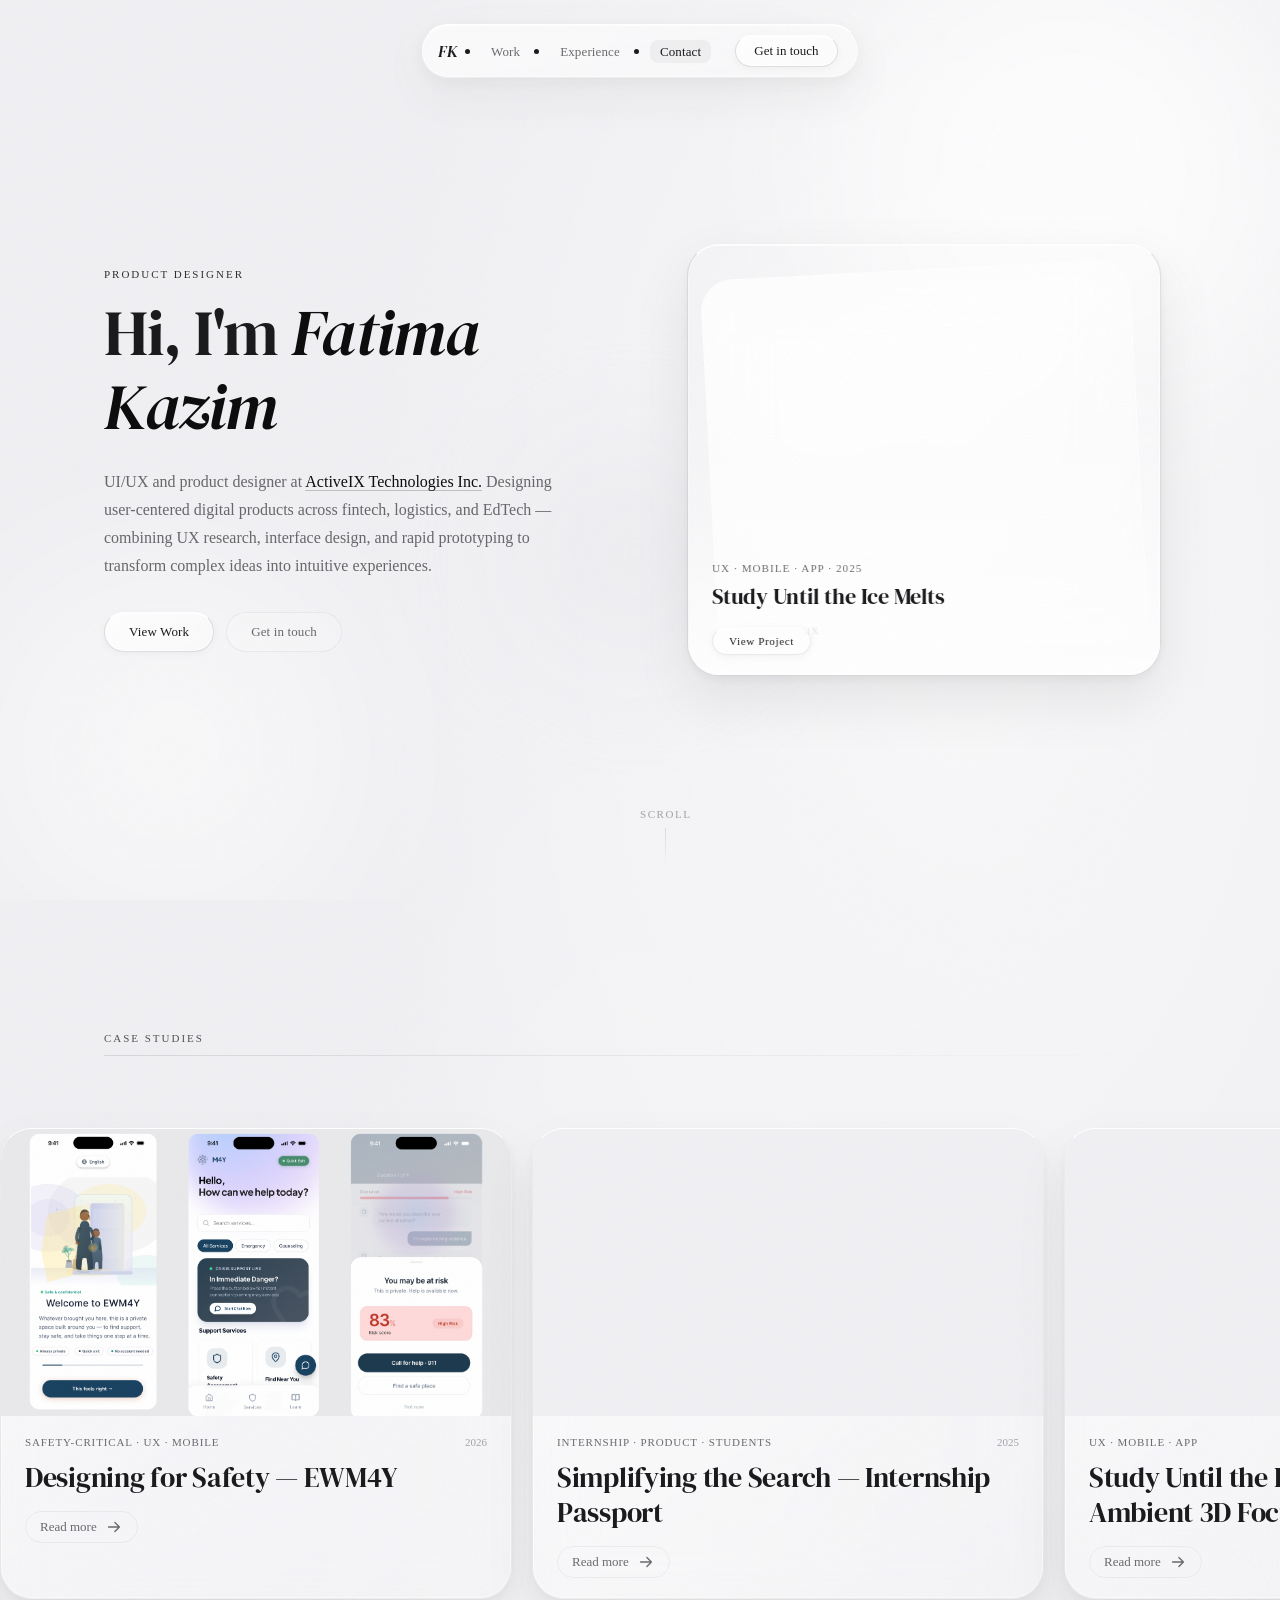
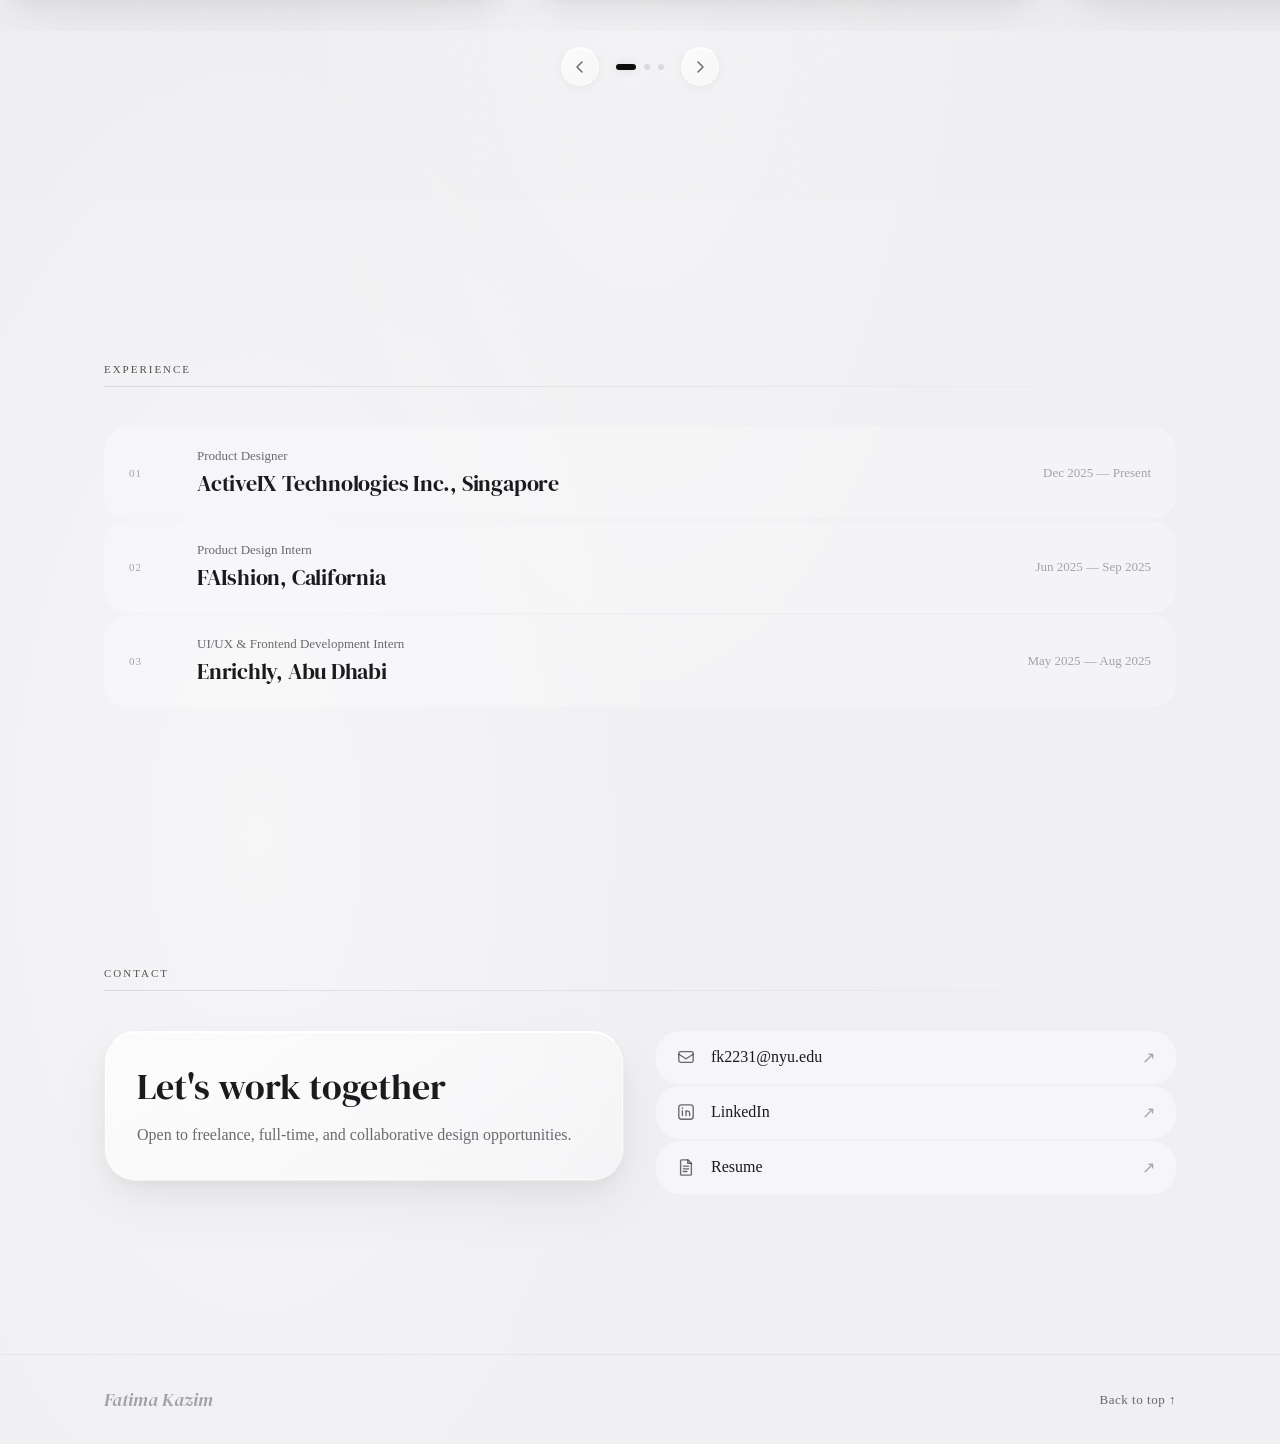
==== commit 1379649c: "new" ====
--- a/index.html
+++ b/index.html
@@ -121,7 +121,60 @@
       <div class="carousel" id="carousel" role="list">
 
         <!-- Card 1 -->
-        <article class="project-card reveal reveal--up" role="listitem" style="--delay:0.05s" data-href="project-ice.html">
+
+
+ <article class="project-card reveal reveal--up" role="listitem" style="--delay:0.25s" data-href="project-ewm4y.html">
+          <div class="project-card__media">
+            <img
+              class="project-card__video"
+              src="pictures/ewm4y-hero.png"
+              alt="EWM4Y — trauma-informed safety app for immigrant women and youth"
+              style="width:100%;height:100%;object-fit:cover;"
+            />
+            <div class="project-card__overlay"></div>
+          </div>
+          <div class="project-card__body">
+            <div class="project-card__meta">
+              <span class="project-card__tag">Safety-Critical · UX · Mobile</span>
+              <span class="project-card__year">2026</span>
+            </div>
+            <h2 class="project-card__title">Designing for Safety — EWM4Y</h2>
+            <a href="project-ewm4y.html" class="project-card__cta" aria-label="Read case study: EWM4Y">
+              <span>Read more</span>
+              <svg class="project-card__arrow" width="18" height="18" viewBox="0 0 20 20" fill="none" aria-hidden="true">
+                <path d="M4 10H16M16 10L11 5M16 10L11 15" stroke="currentColor" stroke-width="1.5" stroke-linecap="round" stroke-linejoin="round"/>
+              </svg>
+            </a>
+          </div>
+        </article>
+
+       
+
+        <!-- Card 2 -->
+        <article class="project-card reveal reveal--up" role="listitem" style="--delay:0.15s" data-href="project-frame.html">
+          <div class="project-card__media">
+            <video class="project-card__video" autoplay muted loop playsinline>
+              <source src="videos/internship-passport-demo.mp4" type="video/mp4">
+            </video>
+            <div class="project-card__overlay"></div>
+          </div>
+          <div class="project-card__body">
+            <div class="project-card__meta">
+              <span class="project-card__tag">Internship · Product · Students</span>
+              <span class="project-card__year">2025</span>
+            </div>
+            <h2 class="project-card__title">Simplifying the Search — Internship Passport</h2>
+            <a href="project-frame.html" class="project-card__cta" aria-label="Read case study: Internship Passport">
+              <span>Read more</span>
+              <svg class="project-card__arrow" width="18" height="18" viewBox="0 0 20 20" fill="none" aria-hidden="true">
+                <path d="M4 10H16M16 10L11 5M16 10L11 15" stroke="currentColor" stroke-width="1.5" stroke-linecap="round" stroke-linejoin="round"/>
+              </svg>
+            </a>
+          </div>
+        </article>
+
+        <!-- Card 3: EWM4Y -->
+         <article class="project-card reveal reveal--up" role="listitem" style="--delay:0.05s" data-href="project-ice.html">
           <div class="project-card__media">
             <video class="project-card__video" autoplay muted loop playsinline>
               <source src="videos/ice-timer-demo.mp4" type="video/mp4">
@@ -140,45 +193,6 @@
                 <path d="M4 10H16M16 10L11 5M16 10L11 15" stroke="currentColor" stroke-width="1.5" stroke-linecap="round" stroke-linejoin="round"/>
               </svg>
             </a>
-          </div>
-        </article>
-
-        <!-- Card 2 -->
-        <article class="project-card reveal reveal--up" role="listitem" style="--delay:0.15s" data-href="project-frame.html">
-          <div class="project-card__media">
-            <video class="project-card__video" autoplay muted loop playsinline>
-              <source src="videos/internship-passport-demo.mp4" type="video/mp4">
-            </video>
-            <div class="project-card__overlay"></div>
-          </div>
-          <div class="project-card__body">
-            <div class="project-card__meta">
-              <span class="project-card__tag">Internship · Product · Students</span>
-              <span class="project-card__year">2025</span>
-            </div>
-            <h2 class="project-card__title">Simplifying the Search — Internship Passport</h2>
-            <a href="project-frame.html" class="project-card__cta" aria-label="Read case study: Internship Passport">
-              <span>Read more</span>
-              <svg class="project-card__arrow" width="18" height="18" viewBox="0 0 20 20" fill="none" aria-hidden="true">
-                <path d="M4 10H16M16 10L11 5M16 10L11 15" stroke="currentColor" stroke-width="1.5" stroke-linecap="round" stroke-linejoin="round"/>
-              </svg>
-            </a>
-          </div>
-        </article>
-
-        <!-- Placeholder card 3 (future project) -->
-        <article class="project-card project-card--placeholder reveal reveal--up" role="listitem" style="--delay:0.25s">
-          <div class="project-card__media project-card__media--empty">
-            <div class="project-card__coming">
-              <span>Coming Soon</span>
-            </div>
-          </div>
-          <div class="project-card__body">
-            <div class="project-card__meta">
-              <span class="project-card__tag">Fintech · UX · Mobile</span>
-              <span class="project-card__year">2025</span>
-            </div>
-            <h2 class="project-card__title">New Project in Progress</h2>
           </div>
         </article>
 
--- a/style.css
+++ b/style.css
@@ -1,35 +1,48 @@
 /* ============================================================
    PORTFOLIO — style.css
-   Glassmorphism + Spatial UI Aesthetic
-   DM Serif Display + DM Sans | Dark cinematic bg
+   Light Neutral Glassmorphism — Frosted White & Pearl Aesthetic
+   DM Serif Display + DM Sans | Soft Studio Backdrop
    ============================================================ */
 
-
-/* ─────────────────────────────────────────────────────────
-   1. DESIGN TOKENS
-───────────────────────────────────────────────────────── */
+/* ─────────────────────────────────────────────────────────
+   1. DESIGN TOKENS (LIGHT NEUTRAL)
+───────────────────────────────────────────────────────── */
+
 :root {
-  /* Core palette */
-  --bg-base:        #080c14;
-  --bg-mid:         #0d1220;
-  --bg-surface:     #111827;
-
-  /* Glass surfaces */
-  --glass-bg:       rgba(255, 255, 255, 0.05);
-  --glass-bg-hover: rgba(255, 255, 255, 0.09);
-  --glass-bg-card:  rgba(255, 255, 255, 0.06);
-  --glass-border:   rgba(255, 255, 255, 0.10);
-  --glass-border-strong: rgba(255, 255, 255, 0.18);
-  --glass-glow:     rgba(148, 163, 255, 0.08);
-
-  /* Text */
-  --text-primary:   rgba(255, 255, 255, 0.92);
-  --text-secondary: rgba(255, 255, 255, 0.55);
-  --text-faint:     rgba(255, 255, 255, 0.28);
-
-  /* Accent */
-  --accent:         rgba(180, 190, 255, 0.85);
-  --accent-glow:    rgba(130, 150, 255, 0.25);
+  /* Core palette — pale pearl, soft silver, and alabaster */
+  --bg-base:        #f0f0f3;
+  --bg-mid:         #e8e8eb;
+  --bg-surface:     #ffffff;
+
+  /* Frosted white glass surfaces — higher opacity for light mode */
+  --glass-bg:            rgba(255, 255, 255, 0.45);
+  --glass-bg-hover:      rgba(255, 255, 255, 0.65);
+  --glass-bg-card:       rgba(255, 255, 255, 0.50);
+  
+  /* Glass borders — subtle dark rims to define edges on light backgrounds */
+  --glass-border:        rgba(0, 0, 0, 0.05);
+  --glass-border-strong: rgba(0, 0, 0, 0.12);
+  --glass-glow:          rgba(255, 255, 255, 0.8);
+
+  /* Glass inner sheen — pure white edge highlight */
+  --glass-sheen:         rgba(255, 255, 255, 1);
+  --glass-sheen-strong:  rgba(255, 255, 255, 1);
+
+  /* Text — deep charcoals and soft grays */
+  --text-primary:   rgba(15, 15, 18, 0.95);
+  --text-secondary: rgba(30, 30, 35, 0.65);
+  --text-faint:     rgba(40, 40, 50, 0.40);
+
+  /* Accent — pitch black for high contrast elegance */
+  --accent:         rgba(0, 0, 0, 0.95);
+  --accent-warm:    rgba(0, 0, 0, 0.75); 
+  --accent-glow:    rgba(0, 0, 0, 0.08);
+  --accent-glow-soft: rgba(0, 0, 0, 0.04);
+
+  /* Light diffusion — soft grayscale ambient bounce */
+  --light-warm:     rgba(255, 255, 255, 0.80); 
+  --light-soft:     rgba(255, 255, 255, 0.50);
+  --light-core:     rgba(255, 255, 255, 1);
 
   /* Typography */
   --font-display:  'DM Serif Display', Georgia, serif;
@@ -68,18 +81,53 @@
   /* Transitions */
   --ease-out:    cubic-bezier(0.16, 1, 0.3, 1);
   --ease-spring: cubic-bezier(0.34, 1.56, 0.64, 1);
+  --ease-silk:   cubic-bezier(0.25, 0.46, 0.45, 0.94);
   --duration-fast: 200ms;
-  --duration-base: 350ms;
-  --duration-slow: 600ms;
+  --duration-base: 380ms;
+  --duration-slow: 650ms;
 
   /* Radius */
-  --radius-sm:  6px;
-  --radius-md:  12px;
-  --radius-lg:  20px;
-  --radius-xl:  28px;
+  --radius-sm:  8px;
+  --radius-md:  16px;
+  --radius-lg:  24px;
+  --radius-xl:  32px;
+  --radius-2xl: 40px;
   --radius-pill: 999px;
-}
-
+
+  /* Layered shadow system — soft, diffused gray drop shadows with white inner rims */
+  --shadow-card:
+    0 4px 12px rgba(0, 0, 0, 0.03),
+    0 12px 32px rgba(0, 0, 0, 0.04),
+    0 24px 60px rgba(0, 0, 0, 0.05),
+    0 0 0 1px rgba(255, 255, 255, 0.6) inset,
+    0 1px 0 rgba(255, 255, 255, 1) inset;
+
+  --shadow-card-hover:
+    0 6px 16px rgba(0, 0, 0, 0.04),
+    0 16px 40px rgba(0, 0, 0, 0.06),
+    0 32px 80px rgba(0, 0, 0, 0.08),
+    0 0 60px rgba(255, 255, 255, 0.5),
+    0 0 0 1px rgba(255, 255, 255, 0.8) inset,
+    0 1px 0 rgba(255, 255, 255, 1) inset;
+
+  --shadow-nav:
+    0 4px 16px rgba(0, 0, 0, 0.04),
+    0 16px 48px rgba(0, 0, 0, 0.06),
+    0 0 60px rgba(255, 255, 255, 0.4),
+    0 0 0 1px rgba(255, 255, 255, 0.6) inset,
+    0 1px 0 rgba(255, 255, 255, 1) inset;
+
+  --shadow-btn:
+    0 2px 8px rgba(0, 0, 0, 0.04),
+    0 0 0 1px rgba(255, 255, 255, 0.8) inset,
+    0 1px 0 rgba(255, 255, 255, 1) inset;
+
+  --shadow-btn-hover:
+    0 4px 16px rgba(0, 0, 0, 0.08),
+    0 0 30px rgba(255, 255, 255, 0.6),
+    0 0 0 1px rgba(255, 255, 255, 1) inset,
+    0 1px 0 rgba(255, 255, 255, 1) inset;
+}
 
 /* ─────────────────────────────────────────────────────────
    2. RESET & BASE
@@ -99,35 +147,41 @@
 body {
   background-color: var(--bg-base);
   color: var(--text-primary);
-  font-family: var(--font-body);
-  font-size: var(--text-base);
-  font-weight: 300;
-  line-height: 1.65;
-  -webkit-font-smoothing: antialiased;
-  -moz-osx-font-smoothing: grayscale;
-  overflow-x: hidden;
-}
-
-img, video {
-  display: block;
-  max-width: 100%;
-  height: auto;
-}
-
+  /* Light ambient background — soft white overlays over pale silver */
+  background-image:
+    radial-gradient(ellipse 80% 60% at 75% 20%, rgba(255, 255, 255, 0.6) 0%, transparent 60%),
+    radial-gradient(ellipse 60% 50% at 20% 80%, rgba(255, 255, 255, 0.4) 0%, transparent 55%),
+    radial-gradient(ellipse 40% 40% at 50% 50%, rgba(255, 255, 255, 0.3) 0%, transparent 70%);
+}
 a {
-  color: inherit;
   text-decoration: none;
 }
-
-ul, ol { list-style: none; }
-
-button {
-  background: none;
-  border: none;
-  cursor: pointer;
-  font-family: inherit;
-}
-
+/* Pure white studio lights to create background gradients */
+.hero__blob--1 {
+  background: radial-gradient(
+    ellipse at center,
+    rgba(255, 255, 255, 1) 0%,
+    rgba(255, 255, 255, 0.5) 40%,
+    transparent 70%
+  );
+}
+
+.hero__blob--2 {
+  background: radial-gradient(
+    ellipse at center,
+    rgba(255, 255, 255, 0.8) 0%,
+    rgba(255, 255, 255, 0.3) 50%,
+    transparent 70%
+  );
+}
+
+.hero__blob--3 {
+  background: radial-gradient(
+    ellipse at center,
+    rgba(230, 230, 235, 0.6) 0%, /* Soft gray bounce light */
+    transparent 65%
+  );
+}
 
 /* ─────────────────────────────────────────────────────────
    3. LAYOUT HELPERS
@@ -154,10 +208,11 @@
 .section__label {
   display: inline-block;
   font-size: var(--text-xs);
-  font-weight: 400;
-  letter-spacing: 0.16em;
+  font-weight: 500;
+  letter-spacing: 0.18em;
   text-transform: uppercase;
-  color: var(--text-secondary);
+  color: var(--accent);
+  opacity: 0.7;
   position: relative;
   padding-bottom: var(--space-3);
   width: 100%;
@@ -170,7 +225,7 @@
   left: 0;
   width: 0%;
   height: 1px;
-  background: linear-gradient(90deg, var(--glass-border-strong), transparent);
+  background: linear-gradient(90deg, rgba(0, 0, 0, 0.15), transparent);
   transition: width 0.9s var(--ease-out) 0.2s;
 }
 
@@ -178,9 +233,8 @@
   width: 100%;
 }
 
-
-/* ─────────────────────────────────────────────────────────
-   4. GRAIN OVERLAY
+/* ─────────────────────────────────────────────────────────
+   4. GRAIN OVERLAY — Multiply blend for light mode
 ───────────────────────────────────────────────────────── */
 .grain {
   position: fixed;
@@ -190,7 +244,8 @@
   pointer-events: none;
   z-index: 1000;
   opacity: 0.04;
-  background-image: url("data:image/svg+xml,%3Csvg viewBox='0 0 256 256' xmlns='http://www.w3.org/2000/svg'%3E%3Cfilter id='noise'%3E%3CfeTurbulence type='fractalNoise' baseFrequency='0.9' numOctaves='4' stitchTiles='stitch'/%3E%3C/filter%3E%3Crect width='100%25' height='100%25' filter='url(%23noise)'/%3E%3C/svg%3E");
+  mix-blend-mode: multiply; /* Switched to multiply for light mode */
+  background-image: url("data:image/svg+xml,%3Csvg viewBox='0 0 256 256' xmlns='http://www.w3.org/2000/svg'%3E%3Cfilter id='noise'%3E%3CfeTurbulence type='fractalNoise' baseFrequency='0.85' numOctaves='4' stitchTiles='stitch'/%3E%3C/filter%3E%3Crect width='100%25' height='100%25' filter='url(%23noise)'/%3E%3C/svg%3E");
   background-size: 256px 256px;
   animation: grain 0.6s steps(2) infinite;
 }
@@ -203,9 +258,8 @@
   100% { transform: translate(3%, -3%); }
 }
 
-
-/* ─────────────────────────────────────────────────────────
-   5. NAVIGATION — FLOATING PILL
+/* ─────────────────────────────────────────────────────────
+   5. NAVIGATION — FROSTED WHITE PILL
 ───────────────────────────────────────────────────────── */
 .nav {
   position: fixed;
@@ -230,15 +284,17 @@
   align-items: center;
   gap: var(--space-6);
   padding: 10px 20px 10px 16px;
-  background: rgba(10, 14, 28, 0.7);
-  backdrop-filter: blur(24px) saturate(180%);
-  -webkit-backdrop-filter: blur(24px) saturate(180%);
+  background: linear-gradient(
+    135deg,
+    rgba(255, 255, 255, 0.7) 0%,
+    rgba(255, 255, 255, 0.4) 100%
+  );
+  backdrop-filter: blur(32px) saturate(120%);
+  -webkit-backdrop-filter: blur(32px) saturate(120%);
   border: 1px solid var(--glass-border);
+  border-top-color: var(--glass-sheen);
   border-radius: var(--radius-pill);
-  box-shadow:
-    0 0 0 1px rgba(255,255,255,0.04) inset,
-    0 8px 32px rgba(0,0,0,0.5),
-    0 0 60px var(--glass-glow);
+  box-shadow: var(--shadow-nav);
   pointer-events: all;
 }
 
@@ -265,36 +321,47 @@
   font-weight: 400;
   color: var(--text-secondary);
   letter-spacing: 0.01em;
-  padding: 4px 8px;
+  padding: 4px 10px;
   border-radius: var(--radius-sm);
   transition: color var(--duration-fast) var(--ease-out),
               background var(--duration-fast) var(--ease-out);
-}
-
+  
+  /* Add this line to remove underlines */
+  text-decoration: none; 
+}
 .nav__link:hover,
 .nav__link.is-active {
   color: var(--text-primary);
-  background: rgba(255,255,255,0.07);
+  background: rgba(0, 0, 0, 0.04);
 }
 
 .nav__cta {
   font-size: var(--text-sm);
-  font-weight: 400;
+  font-weight: 500;
   padding: 7px 18px;
-  background: rgba(255,255,255,0.08);
+  background: linear-gradient(
+    135deg,
+    rgba(255, 255, 255, 0.9) 0%,
+    rgba(255, 255, 255, 0.5) 100%
+  );
   border: 1px solid var(--glass-border-strong);
+  border-top-color: var(--glass-sheen);
   border-radius: var(--radius-pill);
   color: var(--text-primary);
   white-space: nowrap;
-  transition: background var(--duration-fast) var(--ease-out),
-              border-color var(--duration-fast) var(--ease-out),
-              box-shadow var(--duration-fast) var(--ease-out);
+  box-shadow: var(--shadow-btn);
+  transition: all var(--duration-base) var(--ease-out);
 }
 
 .nav__cta:hover {
-  background: rgba(255,255,255,0.14);
-  border-color: rgba(255,255,255,0.28);
-  box-shadow: 0 0 20px var(--accent-glow);
+  background: linear-gradient(
+    135deg,
+    rgba(255, 255, 255, 1) 0%,
+    rgba(255, 255, 255, 0.7) 100%
+  );
+  border-color: rgba(0, 0, 0, 0.15);
+  box-shadow: var(--shadow-btn-hover);
+  transform: translateY(-1px);
 }
 
 /* Hamburger */
@@ -327,7 +394,6 @@
   transform: translateY(-3.25px) rotate(-45deg);
 }
 
-
 /* ─────────────────────────────────────────────────────────
    6. MOBILE MENU
 ───────────────────────────────────────────────────────── */
@@ -335,9 +401,11 @@
   position: fixed;
   inset: 0;
   z-index: 800;
-  background: rgba(8, 12, 20, 0.95);
-  backdrop-filter: blur(32px);
-  -webkit-backdrop-filter: blur(32px);
+  background:
+    radial-gradient(ellipse 70% 60% at 80% 30%, rgba(255, 255, 255, 0.8) 0%, transparent 60%),
+    rgba(240, 240, 243, 0.95); /* Light gray overlay */
+  backdrop-filter: blur(40px) saturate(120%);
+  -webkit-backdrop-filter: blur(40px) saturate(120%);
   display: flex;
   align-items: center;
   justify-content: flex-start;
@@ -380,27 +448,26 @@
 .mobile-menu.is-open .mobile-menu__link:nth-child(3) { transition-delay: 0.2s; }
 .mobile-menu.is-open .mobile-menu__link:nth-child(4) { transition-delay: 0.25s; }
 
-.mobile-menu__link:hover { color: var(--accent); }
+.mobile-menu__link:hover { color: var(--text-faint); }
 
 .mobile-menu__link--cta {
   font-family: var(--font-body);
   font-size: var(--text-md);
-  font-weight: 400;
+  font-weight: 500;
   margin-top: var(--space-4);
   color: var(--text-secondary);
 }
 
-
-/* ─────────────────────────────────────────────────────────
-   7. BUTTONS
+/* ─────────────────────────────────────────────────────────
+   7. BUTTONS — Tactile frosted white glass
 ───────────────────────────────────────────────────────── */
 .btn {
   display: inline-flex;
   align-items: center;
   gap: var(--space-2);
   font-size: var(--text-sm);
-  font-weight: 400;
-  padding: 10px 22px;
+  font-weight: 500;
+  padding: 11px 24px;
   border-radius: var(--radius-pill);
   letter-spacing: 0.01em;
   cursor: pointer;
@@ -409,30 +476,43 @@
 }
 
 .btn--primary {
-  background: rgba(255,255,255,0.1);
+  background: linear-gradient(
+    135deg,
+    rgba(255, 255, 255, 0.9) 0%,
+    rgba(255, 255, 255, 0.4) 100%
+  );
   border: 1px solid var(--glass-border-strong);
-  color: var(--text-primary);
-  backdrop-filter: blur(8px);
+  border-top-color: var(--glass-sheen);
+  color: var(--text-primary);
+  backdrop-filter: blur(16px) saturate(120%);
+  -webkit-backdrop-filter: blur(16px) saturate(120%);
+  box-shadow: var(--shadow-btn);
 }
 
 .btn--primary:hover {
-  background: rgba(255,255,255,0.16);
-  border-color: rgba(255,255,255,0.3);
-  box-shadow: 0 0 30px var(--accent-glow);
-  transform: translateY(-1px);
+  background: linear-gradient(
+    135deg,
+    rgba(255, 255, 255, 1) 0%,
+    rgba(255, 255, 255, 0.6) 100%
+  );
+  border-color: rgba(0, 0, 0, 0.15);
+  box-shadow: var(--shadow-btn-hover);
+  transform: translateY(-2px) scale(1.01);
 }
 
 .btn--ghost {
-  background: transparent;
+  background: rgba(255, 255, 255, 0.2);
   border: 1px solid var(--glass-border);
   color: var(--text-secondary);
+  backdrop-filter: blur(8px);
 }
 
 .btn--ghost:hover {
+  background: rgba(255, 255, 255, 0.5);
   border-color: var(--glass-border-strong);
   color: var(--text-primary);
-}
-
+  transform: translateY(-1px);
+}
 
 /* ─────────────────────────────────────────────────────────
    8. HERO SECTION
@@ -448,7 +528,6 @@
   overflow: hidden;
 }
 
-/* Background blobs */
 .hero__bg {
   position: absolute;
   inset: 0;
@@ -456,44 +535,47 @@
   z-index: 0;
 }
 
-.hero__blob {
+/* Soft white ambient lights */
+.hero__blob--1 {
   position: absolute;
+  width: 700px;
+  height: 700px;
   border-radius: 50%;
-  filter: blur(80px);
-  opacity: 0.3;
-}
-
-.hero__blob--1 {
-  width: 600px;
-  height: 600px;
-  background: radial-gradient(circle, rgba(80, 100, 220, 0.4) 0%, transparent 70%);
-  top: -100px;
-  right: -100px;
-  animation: blobFloat 12s ease-in-out infinite;
+  top: -180px;
+  right: -140px;
+  filter: blur(60px);
+  opacity: 1;
+  animation: ambientShift 18s ease-in-out infinite;
 }
 
 .hero__blob--2 {
+  position: absolute;
   width: 500px;
   height: 500px;
-  background: radial-gradient(circle, rgba(120, 80, 200, 0.3) 0%, transparent 70%);
-  bottom: -150px;
-  left: -100px;
-  animation: blobFloat 16s ease-in-out infinite reverse;
+  border-radius: 50%;
+  bottom: -100px;
+  left: -80px;
+  filter: blur(80px);
+  opacity: 1;
+  animation: ambientShift 22s ease-in-out infinite reverse;
 }
 
 .hero__blob--3 {
-  width: 300px;
-  height: 300px;
-  background: radial-gradient(circle, rgba(60, 140, 220, 0.25) 0%, transparent 70%);
-  top: 40%;
-  left: 35%;
-  animation: blobFloat 10s ease-in-out infinite 3s;
-}
-
-@keyframes blobFloat {
-  0%, 100% { transform: translate(0, 0) scale(1); }
-  33%       { transform: translate(30px, -30px) scale(1.05); }
-  66%       { transform: translate(-20px, 20px) scale(0.95); }
+  position: absolute;
+  width: 350px;
+  height: 350px;
+  border-radius: 50%;
+  top: 42%;
+  left: 36%;
+  filter: blur(50px);
+  opacity: 1;
+  animation: ambientShift 14s ease-in-out infinite 4s;
+}
+
+@keyframes ambientShift {
+  0%, 100% { transform: translate(0, 0) scale(1); opacity: 1; }
+  33%       { transform: translate(20px, -18px) scale(1.04); opacity: 0.85; }
+  66%       { transform: translate(-14px, 16px) scale(0.97); opacity: 0.92; }
 }
 
 .hero__inner {
@@ -505,15 +587,13 @@
   align-items: center;
 }
 
-/* Left text */
-.hero__text {}
-
 .hero__eyebrow {
   font-size: var(--text-xs);
-  font-weight: 400;
-  letter-spacing: 0.16em;
+  font-weight: 500;
+  letter-spacing: 0.18em;
   text-transform: uppercase;
   color: var(--accent);
+  opacity: 0.85;
   margin-bottom: var(--space-4);
 }
 
@@ -529,12 +609,12 @@
 
 .hero__headline em {
   font-style: italic;
-  color: rgba(200, 210, 255, 0.9);
+  color: rgba(0, 0, 0, 0.95); /* Deep charcoal emphasis */
 }
 
 .hero__body {
   font-size: var(--text-base);
-  font-weight: 300;
+  font-weight: 400;
   color: var(--text-secondary);
   line-height: 1.75;
   max-width: 480px;
@@ -543,7 +623,7 @@
 
 .hero__inline-link {
   color: var(--accent);
-  border-bottom: 1px solid rgba(180,190,255,0.3);
+  border-bottom: 1px solid rgba(0, 0, 0, 0.20);
   transition: border-color var(--duration-fast);
 }
 
@@ -557,7 +637,7 @@
   flex-wrap: wrap;
 }
 
-/* Right card stack */
+/* Right card stack — light frosted glass depth */
 .hero__cards {
   position: relative;
   height: 480px;
@@ -578,8 +658,12 @@
   top: 50%;
   left: 50%;
   transform: translate(-50%, -50%) translateZ(-80px) rotate(-6deg);
-  background: rgba(255,255,255,0.03);
-  border: 1px solid rgba(255,255,255,0.06);
+  background: linear-gradient(
+    135deg,
+    rgba(255, 255, 255, 0.4) 0%,
+    rgba(255, 255, 255, 0.1) 100%
+  );
+  border: 1px solid rgba(255, 255, 255, 0.8);
   z-index: 1;
 }
 
@@ -589,8 +673,12 @@
   top: 50%;
   left: 50%;
   transform: translate(-50%, -50%) translateZ(-40px) rotate(-3deg);
-  background: rgba(255,255,255,0.04);
-  border: 1px solid rgba(255,255,255,0.08);
+  background: linear-gradient(
+    135deg,
+    rgba(255, 255, 255, 0.6) 0%,
+    rgba(255, 255, 255, 0.2) 100%
+  );
+  border: 1px solid rgba(255, 255, 255, 1);
   z-index: 2;
 }
 
@@ -601,10 +689,11 @@
   left: 50%;
   transform: translate(-50%, -50%) translateZ(0px);
   border: 1px solid var(--glass-border-strong);
+  border-top-color: var(--glass-sheen-strong);
   box-shadow:
-    0 24px 60px rgba(0,0,0,0.6),
-    0 0 0 1px rgba(255,255,255,0.05) inset,
-    0 0 80px rgba(100,120,255,0.1);
+    0 4px 12px rgba(0, 0, 0, 0.05),
+    0 24px 60px rgba(0, 0, 0, 0.08),
+    0 0 0 1px rgba(255, 255, 255, 0.8) inset;
   z-index: 3;
 }
 
@@ -614,9 +703,13 @@
   display: flex;
   align-items: flex-end;
   padding: var(--space-5);
-  background: var(--glass-bg-card);
-  backdrop-filter: blur(12px);
-  -webkit-backdrop-filter: blur(12px);
+  background: linear-gradient(
+    135deg,
+    rgba(255, 255, 255, 0.8) 0%,
+    rgba(255, 255, 255, 0.3) 100%
+  );
+  backdrop-filter: blur(32px) saturate(120%);
+  -webkit-backdrop-filter: blur(32px) saturate(120%);
 }
 
 .hero__card-media {
@@ -634,10 +727,11 @@
 .hero__card-gradient {
   position: absolute;
   inset: 0;
+  /* Light mode gradient overlay for the video to ensure text is readable */
   background: linear-gradient(
     to bottom,
-    transparent 30%,
-    rgba(0,0,0,0.8) 100%
+    transparent 25%,
+    rgba(255, 255, 255, 0.95) 100% 
   );
 }
 
@@ -654,10 +748,10 @@
 
 .hero__card-tag {
   font-size: var(--text-xs);
-  font-weight: 400;
+  font-weight: 500;
   letter-spacing: 0.1em;
   text-transform: uppercase;
-  color: rgba(255,255,255,0.5);
+  color: var(--text-secondary);
 }
 
 .hero__card-title {
@@ -678,20 +772,33 @@
   display: inline-flex;
   align-items: center;
   font-size: var(--text-xs);
-  font-weight: 400;
+  font-weight: 500;
   letter-spacing: 0.06em;
   padding: 7px 16px;
-  background: rgba(255,255,255,0.12);
-  border: 1px solid rgba(255,255,255,0.2);
+  background: linear-gradient(
+    135deg,
+    rgba(255, 255, 255, 0.9) 0%,
+    rgba(255, 255, 255, 0.5) 100%
+  );
+  border: 1px solid rgba(0, 0, 0, 0.08);
+  border-top-color: rgba(255, 255, 255, 1);
   border-radius: var(--radius-pill);
   color: var(--text-primary);
-  backdrop-filter: blur(8px);
+  backdrop-filter: blur(12px) saturate(120%);
+  box-shadow: 0 2px 8px rgba(0,0,0,0.05), 0 1px 0 rgba(255,255,255,1) inset;
   transition: all var(--duration-fast) var(--ease-out);
 }
 
 .hero__card-btn:hover {
-  background: rgba(255,255,255,0.2);
-  box-shadow: 0 0 20px var(--accent-glow);
+  background: linear-gradient(
+    135deg,
+    rgba(255, 255, 255, 1) 0%,
+    rgba(255, 255, 255, 0.7) 100%
+  );
+  box-shadow:
+    0 4px 16px rgba(0, 0, 0, 0.1),
+    0 1px 0 rgba(255, 255, 255, 1) inset;
+  transform: translateY(-1px);
 }
 
 /* Scroll indicator */
@@ -709,7 +816,8 @@
 
 .hero__scroll-label {
   font-size: var(--text-xs);
-  letter-spacing: 0.12em;
+  font-weight: 500;
+  letter-spacing: 0.14em;
   text-transform: uppercase;
   color: var(--text-faint);
 }
@@ -717,7 +825,7 @@
 .hero__scroll-line {
   width: 1px;
   height: 40px;
-  background: linear-gradient(to bottom, var(--glass-border-strong), transparent);
+  background: linear-gradient(to bottom, rgba(0, 0, 0, 0.1), transparent);
   position: relative;
   overflow: hidden;
 }
@@ -738,7 +846,6 @@
   100% { top: 100%;  opacity: 0; }
 }
 
-
 /* ─────────────────────────────────────────────────────────
    9. WORK — CAROUSEL
 ───────────────────────────────────────────────────────── */
@@ -767,15 +874,22 @@
   flex-shrink: 0;
 }
 
-/* Project Card */
+/* Project Card — Frosted White */
 .project-card {
   width: clamp(300px, 40vw, 520px);
-  background: var(--glass-bg-card);
-  backdrop-filter: blur(20px) saturate(160%);
-  -webkit-backdrop-filter: blur(20px) saturate(160%);
+  background: linear-gradient(
+    145deg,
+    rgba(255, 255, 255, 0.7) 0%,
+    rgba(255, 255, 255, 0.4) 60%,
+    rgba(255, 255, 255, 0.2) 100%
+  );
+  backdrop-filter: blur(28px) saturate(120%);
+  -webkit-backdrop-filter: blur(28px) saturate(120%);
   border: 1px solid var(--glass-border);
+  border-top-color: var(--glass-sheen);
   border-radius: var(--radius-xl);
   overflow: hidden;
+  box-shadow: var(--shadow-card);
   transition:
     transform var(--duration-base) var(--ease-out),
     border-color var(--duration-base) var(--ease-out),
@@ -784,19 +898,17 @@
 }
 
 .project-card:hover {
-  transform: translateY(-6px) scale(1.01);
+  transform: translateY(-8px) scale(1.015);
   border-color: var(--glass-border-strong);
-  box-shadow:
-    0 24px 60px rgba(0,0,0,0.5),
-    0 0 0 1px rgba(255,255,255,0.06) inset,
-    0 0 60px rgba(100,120,255,0.08);
+  border-top-color: var(--glass-sheen-strong);
+  box-shadow: var(--shadow-card-hover);
 }
 
 .project-card__media {
   position: relative;
   aspect-ratio: 16/9;
   overflow: hidden;
-  background: var(--bg-surface);
+  background: rgba(240, 240, 243, 1);
   cursor: pointer;
 }
 
@@ -808,13 +920,18 @@
 }
 
 .project-card:hover .project-card__video {
-  transform: scale(1.04);
+  transform: scale(1.05);
 }
 
 .project-card__overlay {
   position: absolute;
   inset: 0;
-  background: linear-gradient(to bottom, transparent 55%, rgba(0,0,0,0.5) 100%);
+  /* Soft white fade for light mode overlays */
+  background: linear-gradient(
+    to bottom,
+    transparent 45%,
+    rgba(255, 255, 255, 0.85) 100%
+  );
   opacity: 0;
   transition: opacity var(--duration-base) var(--ease-out);
 }
@@ -825,7 +942,7 @@
   display: flex;
   align-items: center;
   justify-content: center;
-  background: rgba(255,255,255,0.02);
+  background: rgba(0, 0, 0, 0.02);
 }
 
 .project-card__coming {
@@ -851,7 +968,7 @@
 
 .project-card__tag {
   font-size: var(--text-xs);
-  font-weight: 400;
+  font-weight: 500;
   letter-spacing: 0.08em;
   text-transform: uppercase;
   color: var(--text-secondary);
@@ -877,22 +994,23 @@
   align-items: center;
   gap: var(--space-2);
   font-size: var(--text-sm);
-  font-weight: 400;
+  font-weight: 500;
   color: var(--text-secondary);
   padding: 6px 14px;
   border: 1px solid var(--glass-border);
   border-radius: var(--radius-pill);
   width: fit-content;
   margin-top: var(--space-1);
-  transition: all var(--duration-fast) var(--ease-out);
+  transition: all var(--duration-base) var(--ease-out);
 }
 
 .project-card__cta:hover {
   color: var(--text-primary);
   border-color: var(--glass-border-strong);
-  background: rgba(255,255,255,0.06);
+  background: rgba(255, 255, 255, 0.8);
   gap: var(--space-3);
-  box-shadow: 0 0 20px var(--accent-glow);
+  box-shadow: 0 4px 12px rgba(0,0,0,0.05);
+  transform: translateY(-1px);
 }
 
 .project-card__arrow {
@@ -921,18 +1039,29 @@
   display: flex;
   align-items: center;
   justify-content: center;
-  background: var(--glass-bg);
+  background: linear-gradient(
+    135deg,
+    rgba(255, 255, 255, 0.8) 0%,
+    rgba(255, 255, 255, 0.4) 100%
+  );
   border: 1px solid var(--glass-border);
+  border-top-color: var(--glass-sheen);
   color: var(--text-secondary);
-  backdrop-filter: blur(12px);
-  transition: all var(--duration-fast) var(--ease-out);
+  backdrop-filter: blur(16px) saturate(120%);
+  box-shadow: var(--shadow-btn);
+  transition: all var(--duration-base) var(--ease-out);
 }
 
 .carousel-btn:hover {
-  background: var(--glass-bg-hover);
+  background: linear-gradient(
+    135deg,
+    rgba(255, 255, 255, 1) 0%,
+    rgba(255, 255, 255, 0.6) 100%
+  );
   border-color: var(--glass-border-strong);
   color: var(--text-primary);
-  box-shadow: 0 0 20px var(--accent-glow);
+  box-shadow: var(--shadow-btn-hover);
+  transform: translateY(-1px);
 }
 
 .carousel-dots {
@@ -945,7 +1074,7 @@
   width: 6px;
   height: 6px;
   border-radius: 50%;
-  background: var(--glass-border);
+  background: rgba(0, 0, 0, 0.1);
   border: none;
   cursor: pointer;
   padding: 0;
@@ -956,8 +1085,8 @@
   width: 20px;
   border-radius: var(--radius-pill);
   background: var(--accent);
-}
-
+  box-shadow: 0 0 10px rgba(0,0,0,0.1);
+}
 
 /* ─────────────────────────────────────────────────────────
    10. EXPERIENCE
@@ -974,26 +1103,34 @@
   gap: var(--space-5);
   align-items: center;
   padding: var(--space-5) var(--space-6);
-  background: var(--glass-bg);
+  background: rgba(255, 255, 255, 0.3);
   border: 1px solid transparent;
   border-radius: var(--radius-lg);
   cursor: default;
   transition:
     background var(--duration-base) var(--ease-out),
     border-color var(--duration-base) var(--ease-out),
-    transform var(--duration-base) var(--ease-out);
+    transform var(--duration-base) var(--ease-out),
+    box-shadow var(--duration-base) var(--ease-out);
 }
 
 .experience-row:hover {
-  background: var(--glass-bg-hover);
+  background: linear-gradient(
+    120deg,
+    rgba(255, 255, 255, 0.8) 0%,
+    rgba(255, 255, 255, 0.5) 100%
+  );
   border-color: var(--glass-border);
+  border-top-color: var(--glass-sheen);
   transform: translateX(6px);
-  box-shadow: 0 4px 24px rgba(0,0,0,0.3), 0 0 40px rgba(100,120,255,0.05);
+  box-shadow:
+    0 4px 20px rgba(0, 0, 0, 0.04),
+    0 0 0 1px rgba(255, 255, 255, 0.6) inset;
 }
 
 .experience-row__num {
   font-size: var(--text-xs);
-  font-weight: 400;
+  font-weight: 500;
   letter-spacing: 0.08em;
   color: var(--text-faint);
   font-variant-numeric: tabular-nums;
@@ -1007,7 +1144,7 @@
 
 .experience-row__role {
   font-size: var(--text-sm);
-  font-weight: 400;
+  font-weight: 500;
   color: var(--text-secondary);
 }
 
@@ -1035,7 +1172,6 @@
   .experience-row__period { text-align: left; }
 }
 
-
 /* ─────────────────────────────────────────────────────────
    11. CONTACT
 ───────────────────────────────────────────────────────── */
@@ -1052,11 +1188,17 @@
 
 .contact-card {
   padding: var(--space-8);
-  background: var(--glass-bg-card);
+  background: linear-gradient(
+    145deg,
+    rgba(255, 255, 255, 0.7) 0%,
+    rgba(255, 255, 255, 0.3) 100%
+  );
   border: 1px solid var(--glass-border);
+  border-top-color: var(--glass-sheen);
   border-radius: var(--radius-xl);
-  backdrop-filter: blur(16px);
-  -webkit-backdrop-filter: blur(16px);
+  backdrop-filter: blur(28px) saturate(120%);
+  -webkit-backdrop-filter: blur(28px) saturate(120%);
+  box-shadow: var(--shadow-card);
 }
 
 .contact-card__heading {
@@ -1071,7 +1213,7 @@
 .contact-card__body {
   font-size: var(--text-base);
   color: var(--text-secondary);
-  font-weight: 300;
+  font-weight: 400;
   line-height: 1.7;
 }
 
@@ -1086,7 +1228,7 @@
   align-items: center;
   gap: var(--space-4);
   padding: var(--space-4) var(--space-5);
-  background: var(--glass-bg);
+  background: rgba(255, 255, 255, 0.4);
   border: 1px solid transparent;
   border-radius: var(--radius-lg);
   color: var(--text-primary);
@@ -1094,14 +1236,23 @@
     background var(--duration-fast) var(--ease-out),
     border-color var(--duration-fast) var(--ease-out),
     gap var(--duration-base) var(--ease-out),
-    box-shadow var(--duration-fast) var(--ease-out);
+    box-shadow var(--duration-fast) var(--ease-out),
+    transform var(--duration-fast) var(--ease-out);
 }
 
 .contact-link:hover {
-  background: var(--glass-bg-hover);
+  background: linear-gradient(
+    120deg,
+    rgba(255, 255, 255, 0.8) 0%,
+    rgba(255, 255, 255, 0.5) 100%
+  );
   border-color: var(--glass-border);
+  border-top-color: var(--glass-sheen);
   gap: var(--space-5);
-  box-shadow: 0 4px 20px rgba(0,0,0,0.3), 0 0 30px rgba(100,120,255,0.06);
+  transform: translateX(4px);
+  box-shadow:
+    0 4px 20px rgba(0, 0, 0, 0.04),
+    0 0 0 1px rgba(255, 255, 255, 0.6) inset;
 }
 
 .contact-link__icon {
@@ -1113,7 +1264,7 @@
 
 .contact-link__label {
   font-size: var(--text-base);
-  font-weight: 300;
+  font-weight: 400;
   flex: 1;
 }
 
@@ -1130,13 +1281,12 @@
   color: var(--accent);
 }
 
-
 /* ─────────────────────────────────────────────────────────
    12. FOOTER
 ───────────────────────────────────────────────────────── */
 .footer {
   padding-block: var(--space-8);
-  border-top: 1px solid var(--glass-border);
+  border-top: 1px solid rgba(0, 0, 0, 0.05);
   margin-top: var(--space-8);
 }
 
@@ -1157,6 +1307,7 @@
 .footer__top-link {
   font-size: var(--text-sm);
   color: var(--text-secondary);
+  font-weight: 500;
   letter-spacing: 0.04em;
   transition: color var(--duration-fast) var(--ease-out);
 }
@@ -1166,7 +1317,6 @@
 @media (max-width: 480px) {
   .footer .container { flex-direction: column; align-items: flex-start; gap: var(--space-2); }
 }
-
 
 /* ─────────────────────────────────────────────────────────
    13. SCROLL REVEAL
@@ -1174,14 +1324,14 @@
 .reveal {
   opacity: 0;
   transition:
-    opacity 0.7s var(--ease-out) var(--delay, 0s),
-    transform 0.7s var(--ease-out) var(--delay, 0s),
-    filter 0.7s var(--ease-out) var(--delay, 0s);
+    opacity 0.75s var(--ease-out) var(--delay, 0s),
+    transform 0.75s var(--ease-out) var(--delay, 0s),
+    filter 0.75s var(--ease-out) var(--delay, 0s);
 }
 
 .reveal--up {
-  transform: translateY(32px);
-  filter: blur(4px);
+  transform: translateY(28px);
+  filter: blur(6px);
 }
 
 .reveal.is-visible {
@@ -1193,10 +1343,11 @@
 @media (prefers-reduced-motion: reduce) {
   .reveal { opacity: 1; transform: none; filter: none; transition: none; }
   .grain { animation: none; }
-  .hero__blob { animation: none; }
+  .hero__blob--1,
+  .hero__blob--2,
+  .hero__blob--3 { animation: none; }
   .hero__scroll-line::after { animation: none; }
 }
-
 
 /* ─────────────────────────────────────────────────────────
    14. RESPONSIVE — HERO
@@ -1222,7 +1373,6 @@
   .hero__headline { font-size: clamp(1.8rem, 7vw, 2.8rem); }
 }
 
-
 /* ─────────────────────────────────────────────────────────
    15. RESPONSIVE — NAVIGATION
 ───────────────────────────────────────────────────────── */
@@ -1232,12 +1382,11 @@
   .nav__pill { gap: var(--space-4); }
 }
 
-
 /* ─────────────────────────────────────────────────────────
    16. FOCUS + ACCESSIBILITY
 ───────────────────────────────────────────────────────── */
 :focus-visible {
-  outline: 2px solid rgba(180,190,255,0.7);
+  outline: 2px solid rgba(0, 0, 0, 0.4);
   outline-offset: 3px;
   border-radius: 4px;
 }
@@ -1245,20 +1394,19 @@
 :focus:not(:focus-visible) { outline: none; }
 
 ::selection {
-  background: rgba(100,120,255,0.35);
-  color: var(--text-primary);
-}
-
-
-/* ─────────────────────────────────────────────────────────
-   17. SCROLLBAR
+  background: rgba(0, 0, 0, 0.1);
+  color: var(--text-primary);
+}
+
+/* ─────────────────────────────────────────────────────────
+   17. SCROLLBAR — Light tinted
 ───────────────────────────────────────────────────────── */
 ::-webkit-scrollbar { width: 5px; }
 ::-webkit-scrollbar-track { background: var(--bg-base); }
 ::-webkit-scrollbar-thumb {
-  background: rgba(255,255,255,0.1);
+  background: rgba(0, 0, 0, 0.15);
   border-radius: 3px;
 }
 ::-webkit-scrollbar-thumb:hover {
-  background: rgba(255,255,255,0.2);
-}+  background: rgba(0, 0, 0, 0.3);
+}
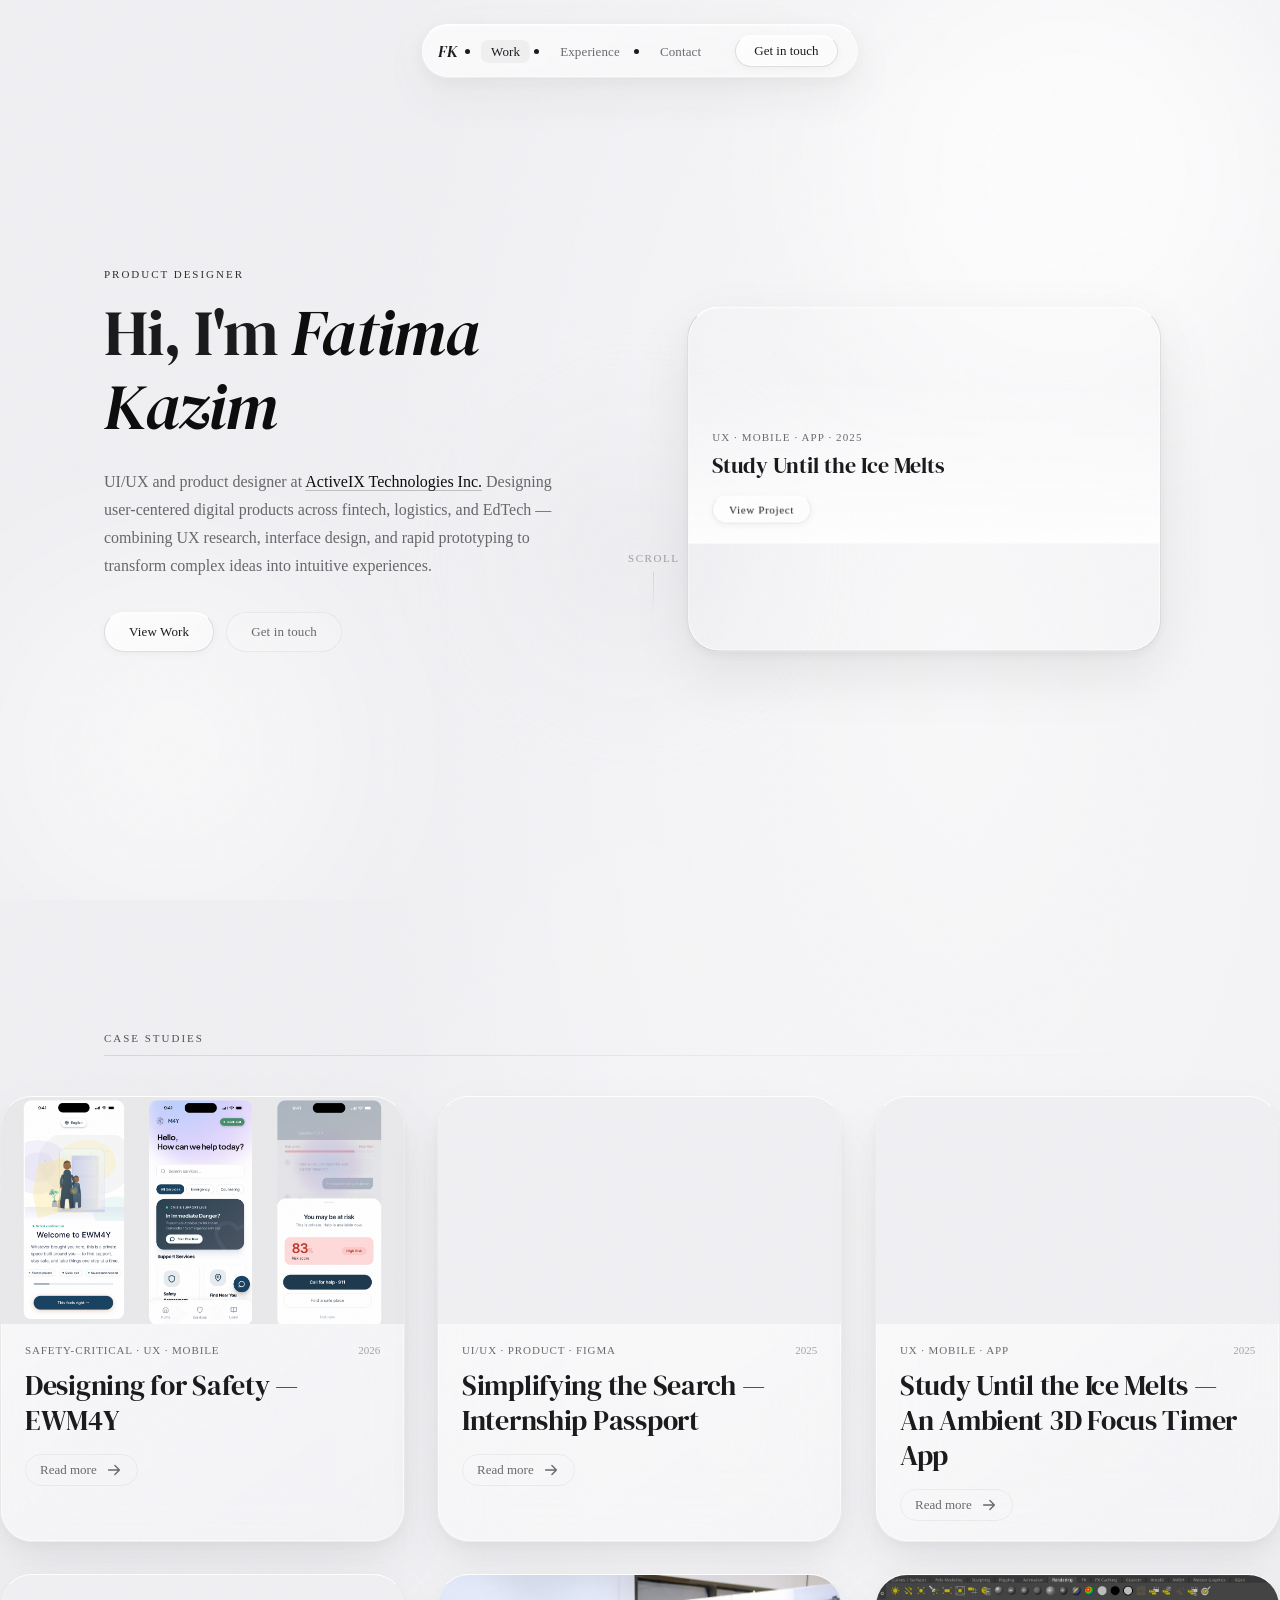
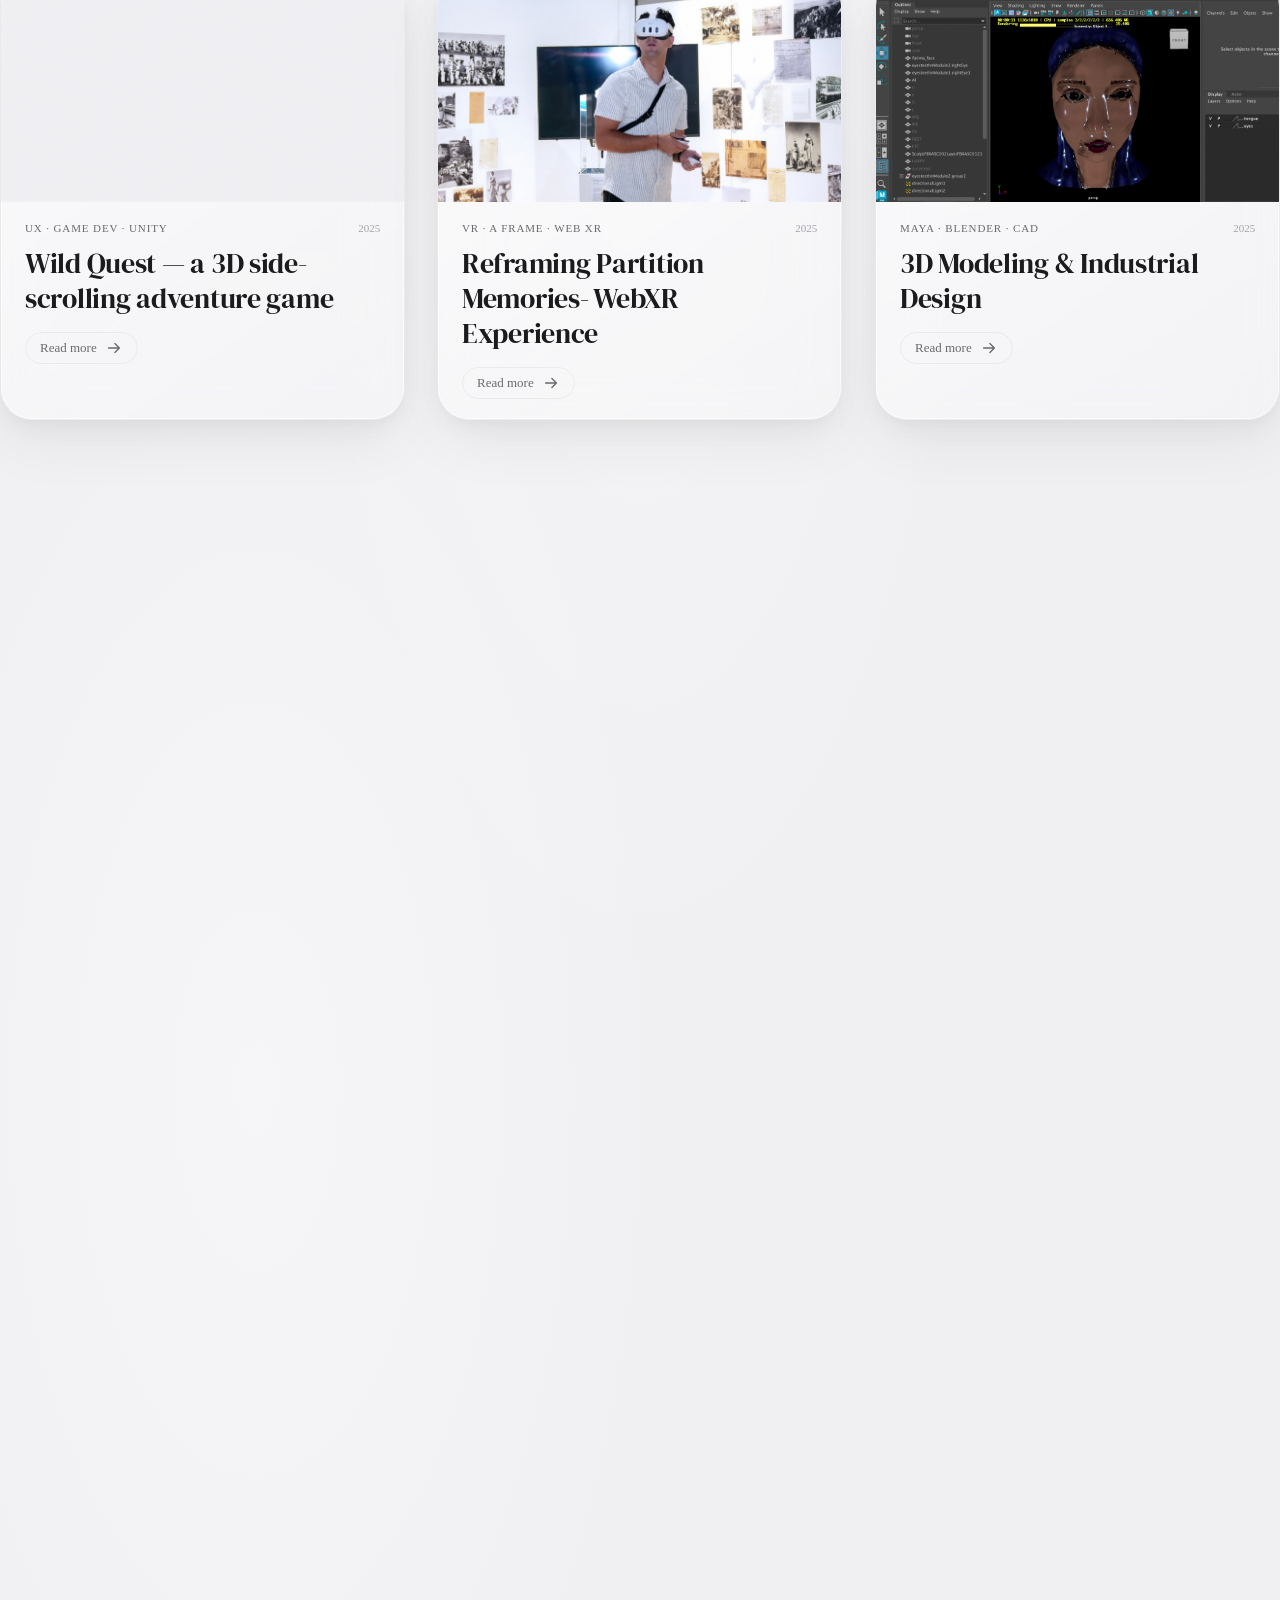
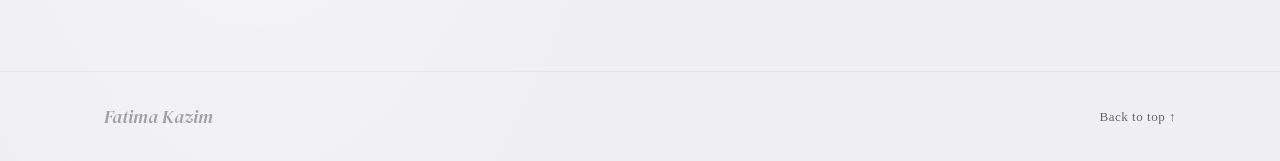
==== commit c0689282: "newwww" ====
--- a/index.html
+++ b/index.html
@@ -69,37 +69,103 @@
       </div>
 
       <!-- RIGHT: Featured card stack -->
-      <div class="hero__cards" id="hero-cards" aria-hidden="true">
-        <!-- Back cards (decorative) -->
-        <div class="hero__card hero__card--back-2">
-          <div class="hero__card-inner">
-            <span class="hero__card-tag">EdTech · Mobile</span>
-          </div>
-        </div>
-        <div class="hero__card hero__card--back-1">
-          <div class="hero__card-inner">
-            <span class="hero__card-tag">Fintech · UX</span>
-          </div>
-        </div>
-        <!-- Front featured card -->
-        <div class="hero__card hero__card--front">
-          <div class="hero__card-media">
-            <video autoplay muted loop playsinline>
-              <source src="videos/ice-timer-demo.mp4" type="video/mp4">
-            </video>
-            <div class="hero__card-gradient"></div>
-            <div class="hero__card-info">
-              <span class="hero__card-tag">UX · Mobile · App · 2025</span>
-              <p class="hero__card-title">Study Until the Ice Melts</p>
-              <div class="hero__card-actions">
-                <a href="project-ice.html" class="hero__card-btn">View Project</a>
-              </div>
-            </div>
-          </div>
-        </div>
-      </div>
-
-    </div>
+      <div class="hero__card hero__card--front">
+
+  <!-- Project 1 -->
+  <div class="hero-slide active">
+    <div class="hero__card-media">
+      <video autoplay muted loop playsinline>
+        <source src="videos/ice-timer-demo.mp4" type="video/mp4">
+      </video>
+
+      <div class="hero__card-gradient"></div>
+
+      <div class="hero__card-info">
+        <span class="hero__card-tag">UX · Mobile · App · 2025</span>
+        <p class="hero__card-title">
+          Study Until the Ice Melts
+        </p>
+
+        <div class="hero__card-actions">
+          <a href="project-ice.html" class="hero__card-btn">
+            View Project
+          </a>
+        </div>
+      </div>
+    </div>
+  </div>
+
+  <!-- Project 2 -->
+  <div class="hero-slide">
+    <div class="hero__card-media">
+      <video autoplay muted loop playsinline>
+        <source src="videos/internship-passport-demo.mp4" type="video/mp4">
+      </video>
+
+      <div class="hero__card-gradient"></div>
+
+      <div class="hero__card-info">
+        <span class="hero__card-tag">Internship · Product · 2025</span>
+        <p class="hero__card-title">
+          Internship Passport
+        </p>
+
+        <div class="hero__card-actions">
+          <a href="project-frame.html" class="hero__card-btn">
+            View Project
+          </a>
+        </div>
+      </div>
+    </div>
+  </div>
+
+  <!-- Project 3 -->
+  <div class="hero-slide">
+    <div class="hero__card-media">
+      <img src="pictures/ewm4y-hero.png">
+
+      <div class="hero__card-gradient"></div>
+
+      <div class="hero__card-info">
+        <span class="hero__card-tag">Safety · Mobile · UX</span>
+        <p class="hero__card-title">
+          Designing for Safety — EWM4Y
+        </p>
+
+        <div class="hero__card-actions">
+          <a href="project-ewm4y.html" class="hero__card-btn">
+            View Project
+          </a>
+        </div>
+      </div>
+    </div>
+  </div>
+
+  <!-- Project 4 -->
+  <div class="hero-slide">
+    <div class="hero__card-media">
+      <video autoplay muted loop playsinline>
+        <source src="videos/WildQuestVideo.mp4" type="video/mp4">
+      </video>
+
+      <div class="hero__card-gradient"></div>
+
+      <div class="hero__card-info">
+        <span class="hero__card-tag">Unity · Game Design</span>
+        <p class="hero__card-title">
+          Wild Quest
+        </p>
+
+        <div class="hero__card-actions">
+          <a href="WildQuest.html" class="hero__card-btn">
+            View Project
+          </a>
+        </div>
+      </div>
+    </div>
+  </div>
+
+</div>
 
     <!-- Scroll indicator -->
     <div class="hero__scroll reveal reveal--up" style="--delay:0.5s" aria-hidden="true">
@@ -117,89 +183,21 @@
     </div>
 
     <!-- Horizontal Carousel -->
-    <div class="carousel-wrapper">
-      <div class="carousel" id="carousel" role="list">
+    
 
         <!-- Card 1 -->
 
 
- <article class="project-card reveal reveal--up" role="listitem" style="--delay:0.25s" data-href="project-ewm4y.html">
-          <div class="project-card__media">
-            <img
-              class="project-card__video"
-              src="pictures/ewm4y-hero.png"
-              alt="EWM4Y — trauma-informed safety app for immigrant women and youth"
-              style="width:100%;height:100%;object-fit:cover;"
-            />
-            <div class="project-card__overlay"></div>
-          </div>
-          <div class="project-card__body">
-            <div class="project-card__meta">
-              <span class="project-card__tag">Safety-Critical · UX · Mobile</span>
-              <span class="project-card__year">2026</span>
-            </div>
-            <h2 class="project-card__title">Designing for Safety — EWM4Y</h2>
-            <a href="project-ewm4y.html" class="project-card__cta" aria-label="Read case study: EWM4Y">
-              <span>Read more</span>
-              <svg class="project-card__arrow" width="18" height="18" viewBox="0 0 20 20" fill="none" aria-hidden="true">
-                <path d="M4 10H16M16 10L11 5M16 10L11 15" stroke="currentColor" stroke-width="1.5" stroke-linecap="round" stroke-linejoin="round"/>
-              </svg>
-            </a>
-          </div>
-        </article>
+
 
        
 
         <!-- Card 2 -->
-        <article class="project-card reveal reveal--up" role="listitem" style="--delay:0.15s" data-href="project-frame.html">
-          <div class="project-card__media">
-            <video class="project-card__video" autoplay muted loop playsinline>
-              <source src="videos/internship-passport-demo.mp4" type="video/mp4">
-            </video>
-            <div class="project-card__overlay"></div>
-          </div>
-          <div class="project-card__body">
-            <div class="project-card__meta">
-              <span class="project-card__tag">Internship · Product · Students</span>
-              <span class="project-card__year">2025</span>
-            </div>
-            <h2 class="project-card__title">Simplifying the Search — Internship Passport</h2>
-            <a href="project-frame.html" class="project-card__cta" aria-label="Read case study: Internship Passport">
-              <span>Read more</span>
-              <svg class="project-card__arrow" width="18" height="18" viewBox="0 0 20 20" fill="none" aria-hidden="true">
-                <path d="M4 10H16M16 10L11 5M16 10L11 15" stroke="currentColor" stroke-width="1.5" stroke-linecap="round" stroke-linejoin="round"/>
-              </svg>
-            </a>
-          </div>
-        </article>
-
-        <!-- Card 3: EWM4Y -->
-         <article class="project-card reveal reveal--up" role="listitem" style="--delay:0.05s" data-href="project-ice.html">
-          <div class="project-card__media">
-            <video class="project-card__video" autoplay muted loop playsinline>
-              <source src="videos/ice-timer-demo.mp4" type="video/mp4">
-            </video>
-            <div class="project-card__overlay"></div>
-          </div>
-          <div class="project-card__body">
-            <div class="project-card__meta">
-              <span class="project-card__tag">UX · Mobile · App</span>
-              <span class="project-card__year">2025</span>
-            </div>
-            <h2 class="project-card__title">Study Until the Ice Melts — An Ambient 3D Focus Timer App</h2>
-            <a href="project-ice.html" class="project-card__cta" aria-label="Read case study: Ice Timer App">
-              <span>Read more</span>
-              <svg class="project-card__arrow" width="18" height="18" viewBox="0 0 20 20" fill="none" aria-hidden="true">
-                <path d="M4 10H16M16 10L11 5M16 10L11 15" stroke="currentColor" stroke-width="1.5" stroke-linecap="round" stroke-linejoin="round"/>
-              </svg>
-            </a>
-          </div>
-        </article>
-
-      </div>
+       
+
 
       <!-- Carousel nav -->
-      <div class="carousel-nav" aria-label="Carousel navigation">
+      <!-- <div class="carousel-nav" aria-label="Carousel navigation">
         <button class="carousel-btn carousel-btn--prev" id="carousel-prev" aria-label="Previous project">
           <svg width="20" height="20" viewBox="0 0 20 20" fill="none" aria-hidden="true">
             <path d="M12 5L7 10L12 15" stroke="currentColor" stroke-width="1.5" stroke-linecap="round" stroke-linejoin="round"/>
@@ -212,7 +210,158 @@
           </svg>
         </button>
       </div>
-    </div>
+    </div> -->
+    <div class="projects-grid" role="list">
+ <article class="project-card reveal reveal--up" role="listitem" style="--delay:0.25s" data-href="project-ewm4y.html">
+          <div class="project-card__media">
+            <img
+              class="project-card__video"
+              src="pictures/ewm4y-hero.png"
+              alt="EWM4Y — trauma-informed safety app for immigrant women and youth"
+              style="width:100%;height:100%;object-fit:cover;"
+            />
+            <div class="project-card__overlay"></div>
+          </div>
+          <div class="project-card__body">
+            <div class="project-card__meta">
+              <span class="project-card__tag">Safety-Critical · UX · Mobile</span>
+              <span class="project-card__year">2026</span>
+            </div>
+            <h2 class="project-card__title">Designing for Safety — EWM4Y</h2>
+            <a href="project-ewm4y.html" class="project-card__cta" aria-label="Read case study: EWM4Y">
+              <span>Read more</span>
+              <svg class="project-card__arrow" width="18" height="18" viewBox="0 0 20 20" fill="none" aria-hidden="true">
+                <path d="M4 10H16M16 10L11 5M16 10L11 15" stroke="currentColor" stroke-width="1.5" stroke-linecap="round" stroke-linejoin="round"/>
+              </svg>
+            </a>
+          </div>
+        </article>
+
+ <article class="project-card reveal reveal--up" role="listitem" style="--delay:0.15s" data-href="project-frame.html">
+          <div class="project-card__media">
+            <video class="project-card__video" autoplay muted loop playsinline>
+              <source src="videos/internship-passport-demo.mp4" type="video/mp4">
+            </video>
+            <div class="project-card__overlay"></div>
+          </div>
+          <div class="project-card__body">
+            <div class="project-card__meta">
+              <span class="project-card__tag">UI/UX · Product · Figma</span>
+              <span class="project-card__year">2025</span>
+            </div>
+            <h2 class="project-card__title">Simplifying the Search — Internship Passport</h2>
+            <a href="project-frame.html" class="project-card__cta" aria-label="Read case study: Internship Passport">
+              <span>Read more</span>
+              <svg class="project-card__arrow" width="18" height="18" viewBox="0 0 20 20" fill="none" aria-hidden="true">
+                <path d="M4 10H16M16 10L11 5M16 10L11 15" stroke="currentColor" stroke-width="1.5" stroke-linecap="round" stroke-linejoin="round"/>
+              </svg>
+            </a>
+          </div>
+        </article>
+
+
+        <!-- Card 3: EWM4Y -->
+         <article class="project-card reveal reveal--up" role="listitem" style="--delay:0.05s" data-href="project-ice.html">
+          <div class="project-card__media">
+            <video class="project-card__video" autoplay muted loop playsinline>
+              <source src="videos/ice-timer-demo.mp4" type="video/mp4">
+            </video>
+            <div class="project-card__overlay"></div>
+          </div>
+          <div class="project-card__body">
+            <div class="project-card__meta">
+              <span class="project-card__tag">UX · Mobile · App</span>
+              <span class="project-card__year">2025</span>
+            </div>
+            <h2 class="project-card__title">Study Until the Ice Melts — An Ambient 3D Focus Timer App</h2>
+            <a href="project-ice.html" class="project-card__cta" aria-label="Read case study: Ice Timer App">
+              <span>Read more</span>
+              <svg class="project-card__arrow" width="18" height="18" viewBox="0 0 20 20" fill="none" aria-hidden="true">
+                <path d="M4 10H16M16 10L11 5M16 10L11 15" stroke="currentColor" stroke-width="1.5" stroke-linecap="round" stroke-linejoin="round"/>
+              </svg>
+            </a>
+          </div>
+        </article>
+
+     
+
+  <!-- keep ALL your project cards exactly the same -->
+      <article class="project-card reveal reveal--up" role="listitem" style="--delay:0.05s" data-href="WildQuest.html">
+          <div class="project-card__media">
+            <video class="project-card__video" autoplay muted loop playsinline>
+              <source src="videos/WildQuestVideo.mp4" type="video/mp4">
+            </video>
+            <div class="project-card__overlay"></div>
+          </div>
+          <div class="project-card__body">
+            <div class="project-card__meta">
+              <span class="project-card__tag">UX · Game Dev · Unity</span>
+              <span class="project-card__year">2025</span>
+            </div>
+            <h2 class="project-card__title">Wild Quest — a 3D side-scrolling adventure game</h2>
+            <a href="WildQuest.html" class="project-card__cta" aria-label="Read project details">
+              <span>Read more</span>
+              <svg class="project-card__arrow" width="18" height="18" viewBox="0 0 20 20" fill="none" aria-hidden="true">
+                <path d="M4 10H16M16 10L11 5M16 10L11 15" stroke="currentColor" stroke-width="1.5" stroke-linecap="round" stroke-linejoin="round"/>
+              </svg>
+            </a>
+          </div>
+        </article>
+
+
+   <article class="project-card reveal reveal--up" role="listitem" style="--delay:0.05s" data-href="PocketPet.html">
+          <div class="project-card__media">
+            <img
+              class="project-card__video"
+              src="pictures/Partition.jpg"
+              alt="EWM4Y — trauma-informed safety app for immigrant women and youth"
+              style="width:100%;height:100%;object-fit:cover;"
+            />
+           
+            <div class="project-card__overlay"></div>
+          </div>
+          <div class="project-card__body">
+            <div class="project-card__meta">
+              <span class="project-card__tag">VR · A Frame · Web XR</span>
+              <span class="project-card__year">2025</span>
+            </div>
+            <h2 class="project-card__title">Reframing Partition Memories- WebXR Experience</h2>
+            <a href="Capstone.html" class="project-card__cta" aria-label="Read project details">
+              <span>Read more</span>
+              <svg class="project-card__arrow" width="18" height="18" viewBox="0 0 20 20" fill="none" aria-hidden="true">
+                <path d="M4 10H16M16 10L11 5M16 10L11 15" stroke="currentColor" stroke-width="1.5" stroke-linecap="round" stroke-linejoin="round"/>
+              </svg>
+            </a>
+          </div>
+        </article>
+
+  <article class="project-card reveal reveal--up" role="listitem" style="--delay:0.05s" data-href="PocketPet.html">
+          <div class="project-card__media">
+            <img
+              class="project-card__video"
+              src="pictures/Maya.png"
+              alt=""
+              style="width:100%;height:100%;object-fit:cover;"
+            />
+           
+            <div class="project-card__overlay"></div>
+          </div>
+          <div class="project-card__body">
+            <div class="project-card__meta">
+              <span class="project-card__tag">MAYA · BLENDER · CAD</span>
+              <span class="project-card__year">2025</span>
+            </div>
+            <h2 class="project-card__title">3D Modeling & Industrial Design</h2>
+            <a href="3Dpage.html" class="project-card__cta" aria-label="Read project details">
+              <span>Read more</span>
+              <svg class="project-card__arrow" width="18" height="18" viewBox="0 0 20 20" fill="none" aria-hidden="true">
+                <path d="M4 10H16M16 10L11 5M16 10L11 15" stroke="currentColor" stroke-width="1.5" stroke-linecap="round" stroke-linejoin="round"/>
+              </svg>
+            </a>
+          </div>
+        </article>
+
+</div>
   </section>
 
   <!-- ===================== EXPERIENCE ======================== -->
--- a/style.css
+++ b/style.css
@@ -128,7 +128,38 @@
     0 0 0 1px rgba(255, 255, 255, 1) inset,
     0 1px 0 rgba(255, 255, 255, 1) inset;
 }
-
+.projects-grid {
+  display: grid;
+  grid-template-columns: repeat(3, 1fr);
+  gap: 2rem;
+  margin-top: 2rem;
+   align-items: stretch;
+}
+
+/* Tablet */
+@media (max-width: 1024px) {
+  .projects-grid {
+    grid-template-columns: repeat(2, 1fr);
+  }
+}
+
+/* Mobile */
+@media (max-width: 640px) {
+  .projects-grid {
+    grid-template-columns: 1fr;
+  }
+}
+
+.project-card {
+  width: 100%;
+  height: 100%;              /* fill grid cell */
+  display: flex;
+  flex-direction: column;
+}
+
+.project-card__media {
+  aspect-ratio: 4 / 3; /* keeps everything consistent */
+}
 /* ─────────────────────────────────────────────────────────
    2. RESET & BASE
 ───────────────────────────────────────────────────────── */
@@ -804,9 +835,9 @@
 /* Scroll indicator */
 .hero__scroll {
   position: absolute;
-  bottom: 32px;
-  left: 50%;
-  transform: translateX(-50%);
+  bottom: 40px;
+  left: 49%;
+  transform: translate(-70%, 20px);
   display: flex;
   flex-direction: column;
   align-items: center;
@@ -876,7 +907,7 @@
 
 /* Project Card — Frosted White */
 .project-card {
-  width: clamp(300px, 40vw, 520px);
+  width: 100%; /* THIS is the fix */
   background: linear-gradient(
     145deg,
     rgba(255, 255, 255, 0.7) 0%,
@@ -1410,3 +1441,34 @@
 ::-webkit-scrollbar-thumb:hover {
   background: rgba(0, 0, 0, 0.3);
 }
+.hero__card--front{
+    position:relative;
+    overflow:hidden;
+}
+
+.hero-slide{
+    position:absolute;
+    inset:0;
+    opacity:0;
+    visibility:hidden;
+    transition:opacity .8s ease;
+}
+
+.hero-slide.active{
+    opacity:1;
+    visibility:visible;
+    position:relative;
+}
+
+.hero-slide img,
+.hero-slide video{
+    width:100%;
+    height:100%;
+    object-fit:cover;
+    display:block;
+}
+.image-grid__img--wireframe{
+    height:auto;
+    max-height:500px;
+    object-fit:contain;
+}
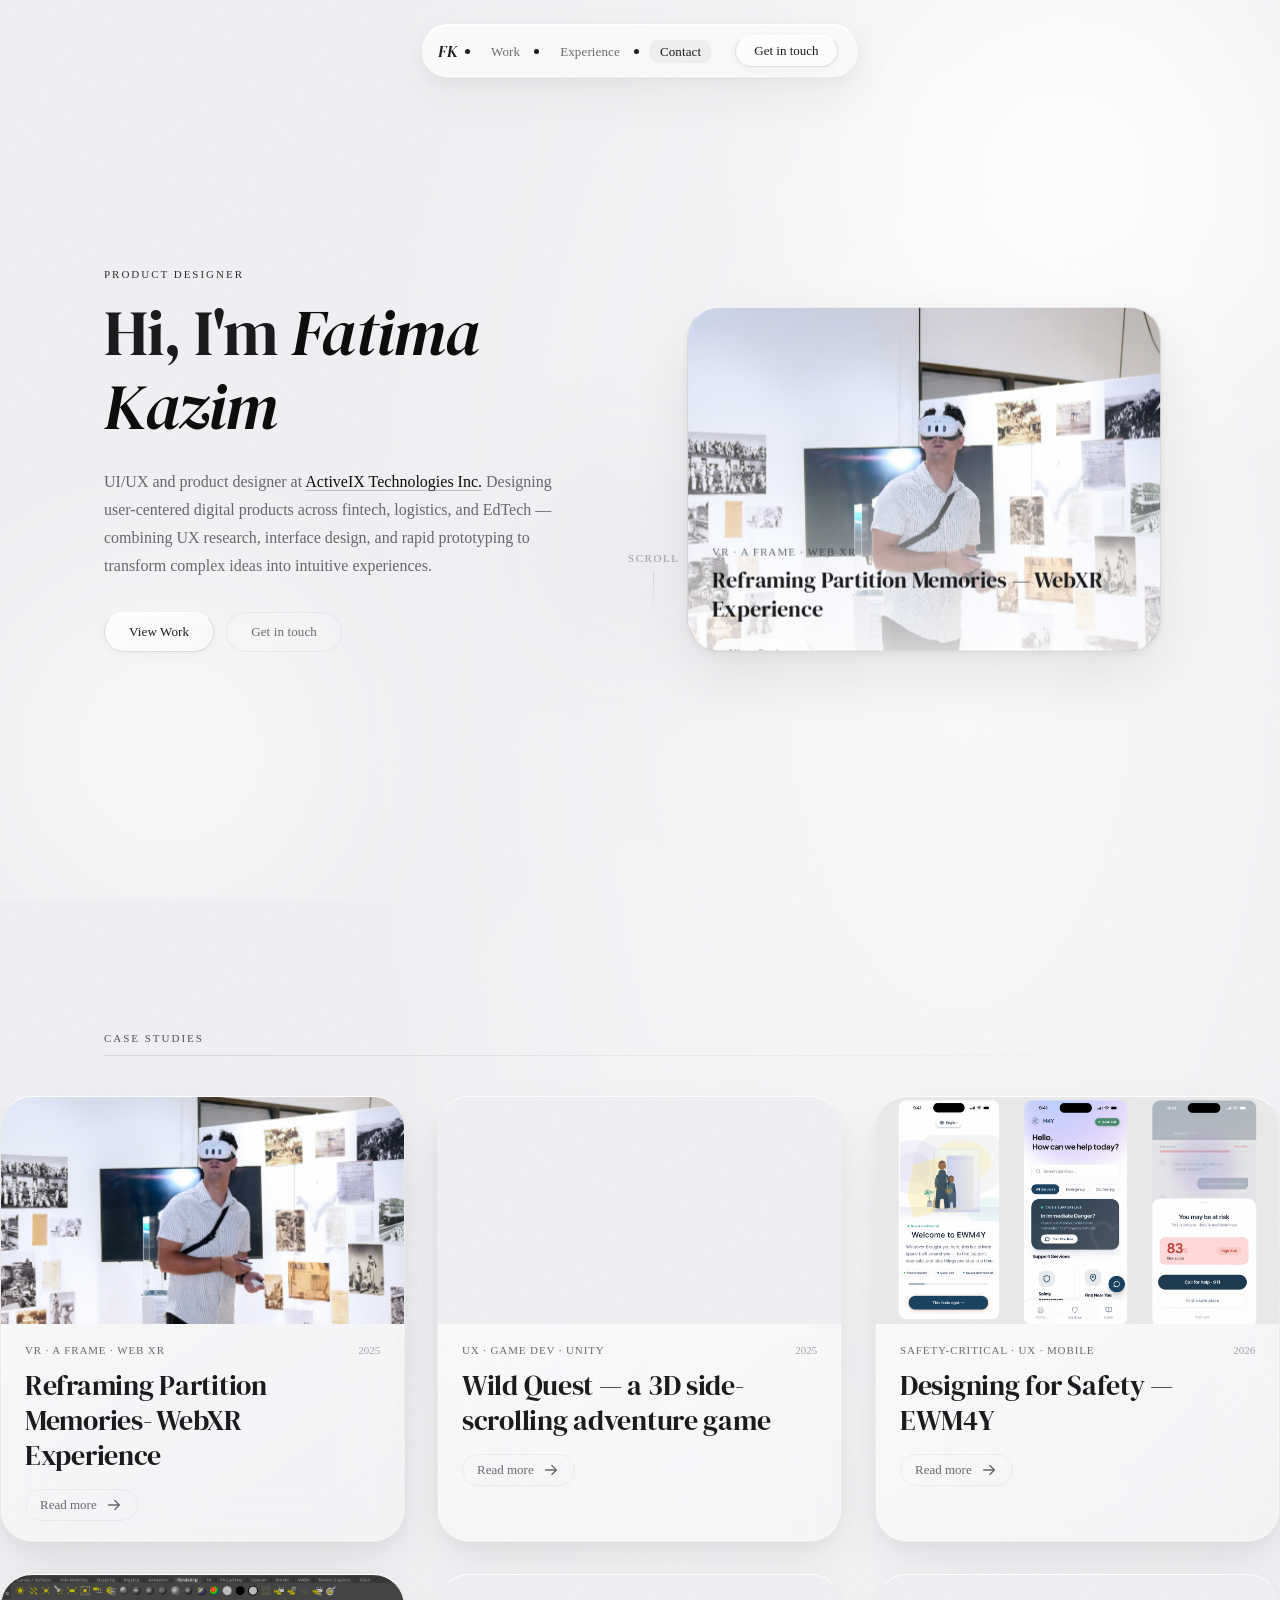
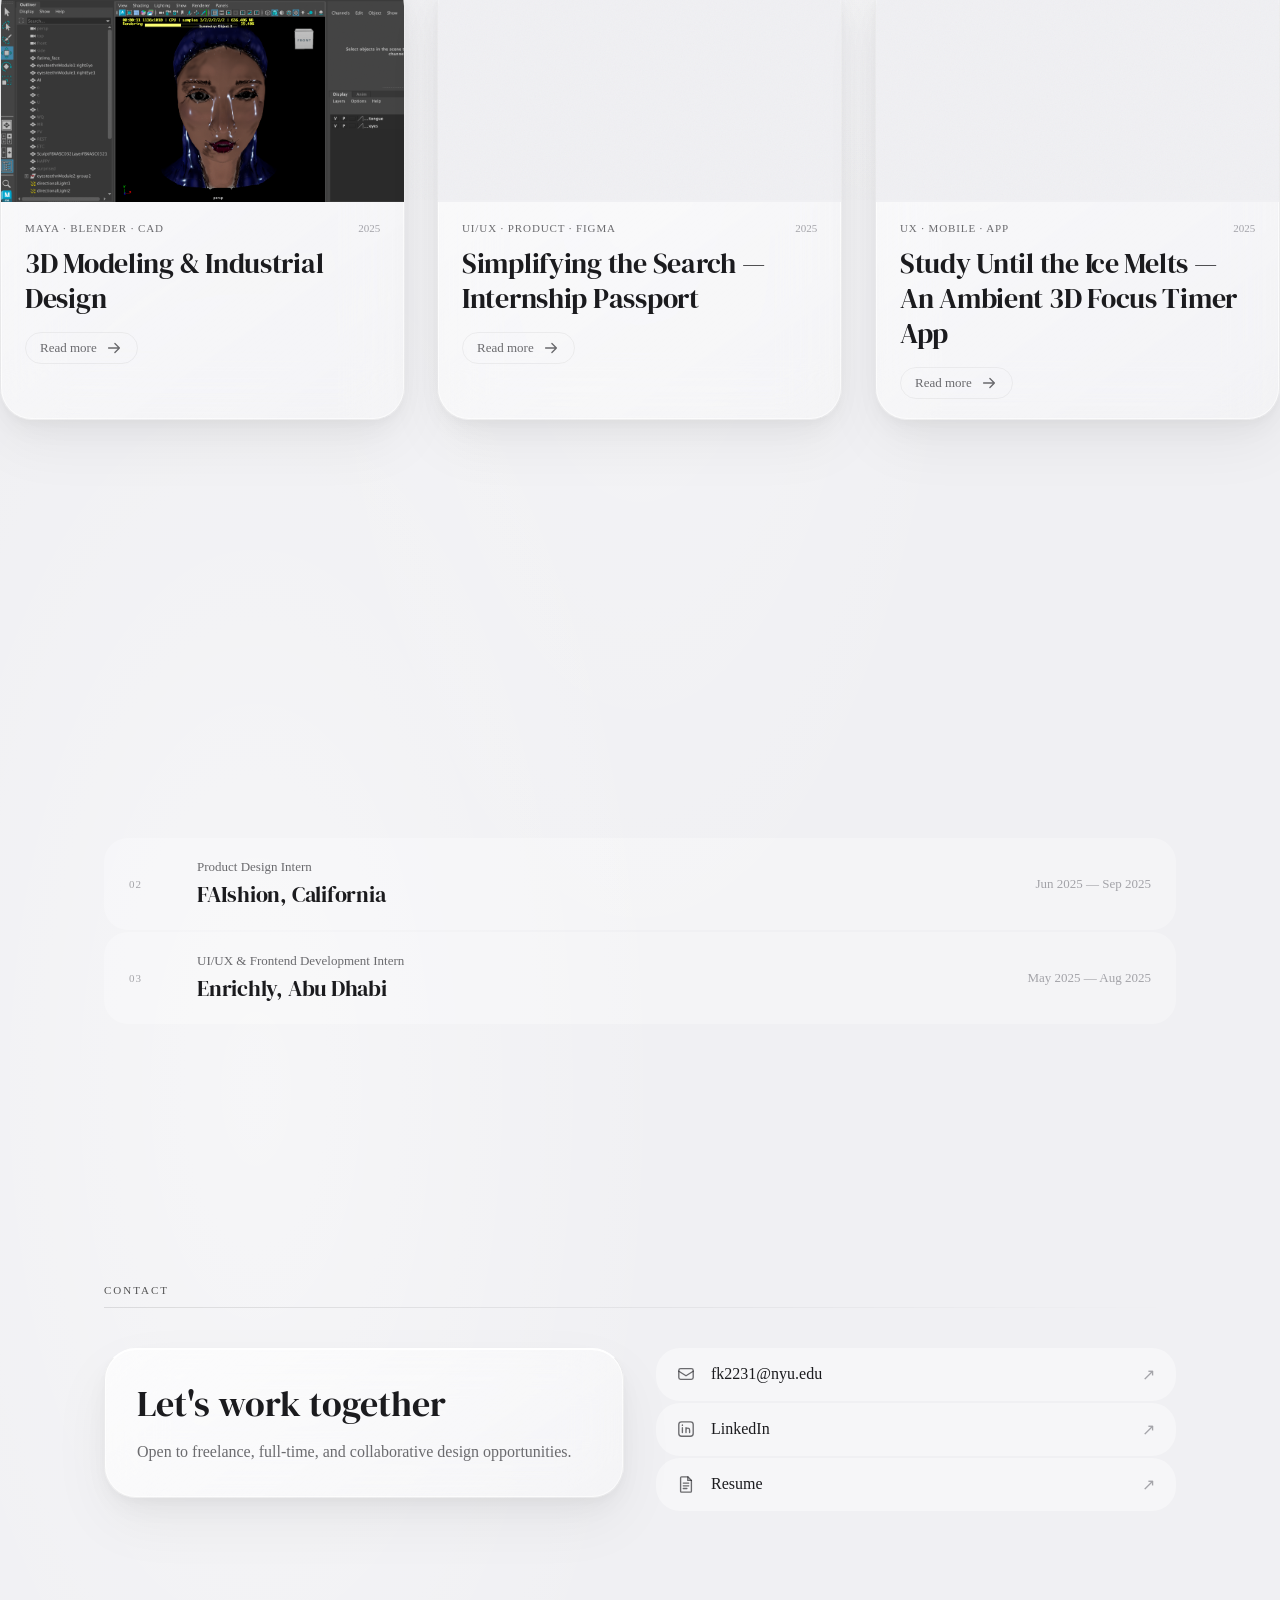
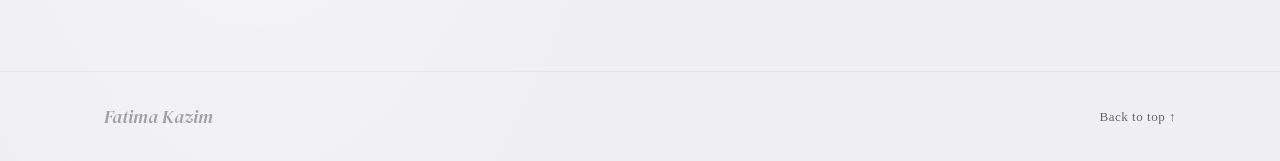
==== commit 55a1ba74: "new" ====
--- a/index.html
+++ b/index.html
@@ -72,94 +72,91 @@
       <div class="hero__card hero__card--front">
 
   <!-- Project 1 -->
-  <div class="hero-slide active">
+    <div class="hero-slide active">
+    <div class="hero__card-media">
+      <img src="pictures/Partition.jpg" alt="Reframing Partition Memories — WebXR experience">
+      <div class="hero__card-gradient"></div>
+      <div class="hero__card-info">
+        <span class="hero__card-tag">VR · A Frame · Web XR</span>
+        <p class="hero__card-title">Reframing Partition Memories — WebXR Experience</p>
+        <div class="hero__card-actions">
+          <a href="Capstone.html" class="hero__card-btn">View Project</a>
+        </div>
+      </div>
+    </div>
+  </div>
+
+  <div class="hero-slide">
+    <div class="hero__card-media">
+      <video autoplay muted loop playsinline>
+        <source src="videos/WildQuestVideo.mp4" type="video/mp4">
+      </video>
+      <div class="hero__card-gradient"></div>
+      <div class="hero__card-info">
+        <span class="hero__card-tag">Unity · Game Design</span>
+        <p class="hero__card-title">Wild Quest</p>
+        <div class="hero__card-actions">
+          <a href="WildQuest.html" class="hero__card-btn">View Project</a>
+        </div>
+      </div>
+    </div>
+  </div>
+
+  <div class="hero-slide">
+    <div class="hero__card-media">
+      <img src="pictures/ewm4y-hero.png" alt="EWM4Y — trauma-informed safety app">
+      <div class="hero__card-gradient"></div>
+      <div class="hero__card-info">
+        <span class="hero__card-tag">Safety · Mobile · UX</span>
+        <p class="hero__card-title">Designing for Safety — EWM4Y</p>
+        <div class="hero__card-actions">
+          <a href="project-ewm4y.html" class="hero__card-btn">View Project</a>
+        </div>
+      </div>
+    </div>
+  </div>
+
+  <div class="hero-slide">
+    <div class="hero__card-media">
+      <img src="pictures/Maya.png" alt="3D Modeling & Industrial Design">
+      <div class="hero__card-gradient"></div>
+      <div class="hero__card-info">
+        <span class="hero__card-tag">MAYA · BLENDER · CAD</span>
+        <p class="hero__card-title">3D Modeling & Industrial Design</p>
+        <div class="hero__card-actions">
+          <a href="3Dpage.html" class="hero__card-btn">View Project</a>
+        </div>
+      </div>
+    </div>
+  </div>
+
+  <div class="hero-slide">
+    <div class="hero__card-media">
+      <video autoplay muted loop playsinline>
+        <source src="videos/internship-passport-demo.mp4" type="video/mp4">
+      </video>
+      <div class="hero__card-gradient"></div>
+      <div class="hero__card-info">
+        <span class="hero__card-tag">Internship · Product · 2025</span>
+        <p class="hero__card-title">Internship Passport</p>
+        <div class="hero__card-actions">
+          <a href="project-frame.html" class="hero__card-btn">View Project</a>
+        </div>
+      </div>
+    </div>
+  </div>
+
+  <div class="hero-slide">
     <div class="hero__card-media">
       <video autoplay muted loop playsinline>
         <source src="videos/ice-timer-demo.mp4" type="video/mp4">
       </video>
-
-      <div class="hero__card-gradient"></div>
-
+      <div class="hero__card-gradient"></div>
       <div class="hero__card-info">
         <span class="hero__card-tag">UX · Mobile · App · 2025</span>
-        <p class="hero__card-title">
-          Study Until the Ice Melts
-        </p>
-
-        <div class="hero__card-actions">
-          <a href="project-ice.html" class="hero__card-btn">
-            View Project
-          </a>
-        </div>
-      </div>
-    </div>
-  </div>
-
-  <!-- Project 2 -->
-  <div class="hero-slide">
-    <div class="hero__card-media">
-      <video autoplay muted loop playsinline>
-        <source src="videos/internship-passport-demo.mp4" type="video/mp4">
-      </video>
-
-      <div class="hero__card-gradient"></div>
-
-      <div class="hero__card-info">
-        <span class="hero__card-tag">Internship · Product · 2025</span>
-        <p class="hero__card-title">
-          Internship Passport
-        </p>
-
-        <div class="hero__card-actions">
-          <a href="project-frame.html" class="hero__card-btn">
-            View Project
-          </a>
-        </div>
-      </div>
-    </div>
-  </div>
-
-  <!-- Project 3 -->
-  <div class="hero-slide">
-    <div class="hero__card-media">
-      <img src="pictures/ewm4y-hero.png">
-
-      <div class="hero__card-gradient"></div>
-
-      <div class="hero__card-info">
-        <span class="hero__card-tag">Safety · Mobile · UX</span>
-        <p class="hero__card-title">
-          Designing for Safety — EWM4Y
-        </p>
-
-        <div class="hero__card-actions">
-          <a href="project-ewm4y.html" class="hero__card-btn">
-            View Project
-          </a>
-        </div>
-      </div>
-    </div>
-  </div>
-
-  <!-- Project 4 -->
-  <div class="hero-slide">
-    <div class="hero__card-media">
-      <video autoplay muted loop playsinline>
-        <source src="videos/WildQuestVideo.mp4" type="video/mp4">
-      </video>
-
-      <div class="hero__card-gradient"></div>
-
-      <div class="hero__card-info">
-        <span class="hero__card-tag">Unity · Game Design</span>
-        <p class="hero__card-title">
-          Wild Quest
-        </p>
-
-        <div class="hero__card-actions">
-          <a href="WildQuest.html" class="hero__card-btn">
-            View Project
-          </a>
+        <p class="hero__card-title">Study Until the Ice Melts</p>
+        <div class="hero__card-actions">
+          <a href="project-ice.html" class="hero__card-btn">View Project</a>
         </div>
       </div>
     </div>
@@ -212,104 +209,7 @@
       </div>
     </div> -->
     <div class="projects-grid" role="list">
- <article class="project-card reveal reveal--up" role="listitem" style="--delay:0.25s" data-href="project-ewm4y.html">
-          <div class="project-card__media">
-            <img
-              class="project-card__video"
-              src="pictures/ewm4y-hero.png"
-              alt="EWM4Y — trauma-informed safety app for immigrant women and youth"
-              style="width:100%;height:100%;object-fit:cover;"
-            />
-            <div class="project-card__overlay"></div>
-          </div>
-          <div class="project-card__body">
-            <div class="project-card__meta">
-              <span class="project-card__tag">Safety-Critical · UX · Mobile</span>
-              <span class="project-card__year">2026</span>
-            </div>
-            <h2 class="project-card__title">Designing for Safety — EWM4Y</h2>
-            <a href="project-ewm4y.html" class="project-card__cta" aria-label="Read case study: EWM4Y">
-              <span>Read more</span>
-              <svg class="project-card__arrow" width="18" height="18" viewBox="0 0 20 20" fill="none" aria-hidden="true">
-                <path d="M4 10H16M16 10L11 5M16 10L11 15" stroke="currentColor" stroke-width="1.5" stroke-linecap="round" stroke-linejoin="round"/>
-              </svg>
-            </a>
-          </div>
-        </article>
-
- <article class="project-card reveal reveal--up" role="listitem" style="--delay:0.15s" data-href="project-frame.html">
-          <div class="project-card__media">
-            <video class="project-card__video" autoplay muted loop playsinline>
-              <source src="videos/internship-passport-demo.mp4" type="video/mp4">
-            </video>
-            <div class="project-card__overlay"></div>
-          </div>
-          <div class="project-card__body">
-            <div class="project-card__meta">
-              <span class="project-card__tag">UI/UX · Product · Figma</span>
-              <span class="project-card__year">2025</span>
-            </div>
-            <h2 class="project-card__title">Simplifying the Search — Internship Passport</h2>
-            <a href="project-frame.html" class="project-card__cta" aria-label="Read case study: Internship Passport">
-              <span>Read more</span>
-              <svg class="project-card__arrow" width="18" height="18" viewBox="0 0 20 20" fill="none" aria-hidden="true">
-                <path d="M4 10H16M16 10L11 5M16 10L11 15" stroke="currentColor" stroke-width="1.5" stroke-linecap="round" stroke-linejoin="round"/>
-              </svg>
-            </a>
-          </div>
-        </article>
-
-
-        <!-- Card 3: EWM4Y -->
-         <article class="project-card reveal reveal--up" role="listitem" style="--delay:0.05s" data-href="project-ice.html">
-          <div class="project-card__media">
-            <video class="project-card__video" autoplay muted loop playsinline>
-              <source src="videos/ice-timer-demo.mp4" type="video/mp4">
-            </video>
-            <div class="project-card__overlay"></div>
-          </div>
-          <div class="project-card__body">
-            <div class="project-card__meta">
-              <span class="project-card__tag">UX · Mobile · App</span>
-              <span class="project-card__year">2025</span>
-            </div>
-            <h2 class="project-card__title">Study Until the Ice Melts — An Ambient 3D Focus Timer App</h2>
-            <a href="project-ice.html" class="project-card__cta" aria-label="Read case study: Ice Timer App">
-              <span>Read more</span>
-              <svg class="project-card__arrow" width="18" height="18" viewBox="0 0 20 20" fill="none" aria-hidden="true">
-                <path d="M4 10H16M16 10L11 5M16 10L11 15" stroke="currentColor" stroke-width="1.5" stroke-linecap="round" stroke-linejoin="round"/>
-              </svg>
-            </a>
-          </div>
-        </article>
-
-     
-
-  <!-- keep ALL your project cards exactly the same -->
-      <article class="project-card reveal reveal--up" role="listitem" style="--delay:0.05s" data-href="WildQuest.html">
-          <div class="project-card__media">
-            <video class="project-card__video" autoplay muted loop playsinline>
-              <source src="videos/WildQuestVideo.mp4" type="video/mp4">
-            </video>
-            <div class="project-card__overlay"></div>
-          </div>
-          <div class="project-card__body">
-            <div class="project-card__meta">
-              <span class="project-card__tag">UX · Game Dev · Unity</span>
-              <span class="project-card__year">2025</span>
-            </div>
-            <h2 class="project-card__title">Wild Quest — a 3D side-scrolling adventure game</h2>
-            <a href="WildQuest.html" class="project-card__cta" aria-label="Read project details">
-              <span>Read more</span>
-              <svg class="project-card__arrow" width="18" height="18" viewBox="0 0 20 20" fill="none" aria-hidden="true">
-                <path d="M4 10H16M16 10L11 5M16 10L11 15" stroke="currentColor" stroke-width="1.5" stroke-linecap="round" stroke-linejoin="round"/>
-              </svg>
-            </a>
-          </div>
-        </article>
-
-
-   <article class="project-card reveal reveal--up" role="listitem" style="--delay:0.05s" data-href="PocketPet.html">
+ <article class="project-card reveal reveal--up" role="listitem" style="--delay:0.05s" data-href="PocketPet.html">
           <div class="project-card__media">
             <img
               class="project-card__video"
@@ -335,7 +235,54 @@
           </div>
         </article>
 
-  <article class="project-card reveal reveal--up" role="listitem" style="--delay:0.05s" data-href="PocketPet.html">
+<article class="project-card reveal reveal--up" role="listitem" style="--delay:0.05s" data-href="WildQuest.html">
+          <div class="project-card__media">
+            <video class="project-card__video" autoplay muted loop playsinline>
+              <source src="videos/WildQuestVideo.mp4" type="video/mp4">
+            </video>
+            <div class="project-card__overlay"></div>
+          </div>
+          <div class="project-card__body">
+            <div class="project-card__meta">
+              <span class="project-card__tag">UX · Game Dev · Unity</span>
+              <span class="project-card__year">2025</span>
+            </div>
+            <h2 class="project-card__title">Wild Quest — a 3D side-scrolling adventure game</h2>
+            <a href="WildQuest.html" class="project-card__cta" aria-label="Read project details">
+              <span>Read more</span>
+              <svg class="project-card__arrow" width="18" height="18" viewBox="0 0 20 20" fill="none" aria-hidden="true">
+                <path d="M4 10H16M16 10L11 5M16 10L11 15" stroke="currentColor" stroke-width="1.5" stroke-linecap="round" stroke-linejoin="round"/>
+              </svg>
+            </a>
+          </div>
+        </article>
+
+<article class="project-card reveal reveal--up" role="listitem" style="--delay:0.25s" data-href="project-ewm4y.html">
+          <div class="project-card__media">
+            <img
+              class="project-card__video"
+              src="pictures/ewm4y-hero.png"
+              alt="EWM4Y — trauma-informed safety app for immigrant women and youth"
+              style="width:100%;height:100%;object-fit:cover;"
+            />
+            <div class="project-card__overlay"></div>
+          </div>
+          <div class="project-card__body">
+            <div class="project-card__meta">
+              <span class="project-card__tag">Safety-Critical · UX · Mobile</span>
+              <span class="project-card__year">2026</span>
+            </div>
+            <h2 class="project-card__title">Designing for Safety — EWM4Y</h2>
+            <a href="project-ewm4y.html" class="project-card__cta" aria-label="Read case study: EWM4Y">
+              <span>Read more</span>
+              <svg class="project-card__arrow" width="18" height="18" viewBox="0 0 20 20" fill="none" aria-hidden="true">
+                <path d="M4 10H16M16 10L11 5M16 10L11 15" stroke="currentColor" stroke-width="1.5" stroke-linecap="round" stroke-linejoin="round"/>
+              </svg>
+            </a>
+          </div>
+        </article>
+
+<article class="project-card reveal reveal--up" role="listitem" style="--delay:0.05s" data-href="PocketPet.html">
           <div class="project-card__media">
             <img
               class="project-card__video"
@@ -361,6 +308,50 @@
           </div>
         </article>
 
+<article class="project-card reveal reveal--up" role="listitem" style="--delay:0.15s" data-href="project-frame.html">
+          <div class="project-card__media">
+            <video class="project-card__video" autoplay muted loop playsinline>
+              <source src="videos/internship-passport-demo.mp4" type="video/mp4">
+            </video>
+            <div class="project-card__overlay"></div>
+          </div>
+          <div class="project-card__body">
+            <div class="project-card__meta">
+              <span class="project-card__tag">UI/UX · Product · Figma</span>
+              <span class="project-card__year">2025</span>
+            </div>
+            <h2 class="project-card__title">Simplifying the Search — Internship Passport</h2>
+            <a href="project-frame.html" class="project-card__cta" aria-label="Read case study: Internship Passport">
+              <span>Read more</span>
+              <svg class="project-card__arrow" width="18" height="18" viewBox="0 0 20 20" fill="none" aria-hidden="true">
+                <path d="M4 10H16M16 10L11 5M16 10L11 15" stroke="currentColor" stroke-width="1.5" stroke-linecap="round" stroke-linejoin="round"/>
+              </svg>
+            </a>
+          </div>
+        </article>
+
+<article class="project-card reveal reveal--up" role="listitem" style="--delay:0.05s" data-href="project-ice.html">
+          <div class="project-card__media">
+            <video class="project-card__video" autoplay muted loop playsinline>
+              <source src="videos/ice-timer-demo.mp4" type="video/mp4">
+            </video>
+            <div class="project-card__overlay"></div>
+          </div>
+          <div class="project-card__body">
+            <div class="project-card__meta">
+              <span class="project-card__tag">UX · Mobile · App</span>
+              <span class="project-card__year">2025</span>
+            </div>
+            <h2 class="project-card__title">Study Until the Ice Melts — An Ambient 3D Focus Timer App</h2>
+            <a href="project-ice.html" class="project-card__cta" aria-label="Read case study: Ice Timer App">
+              <span>Read more</span>
+              <svg class="project-card__arrow" width="18" height="18" viewBox="0 0 20 20" fill="none" aria-hidden="true">
+                <path d="M4 10H16M16 10L11 5M16 10L11 15" stroke="currentColor" stroke-width="1.5" stroke-linecap="round" stroke-linejoin="round"/>
+              </svg>
+            </a>
+          </div>
+        </article>
+
 </div>
   </section>
 
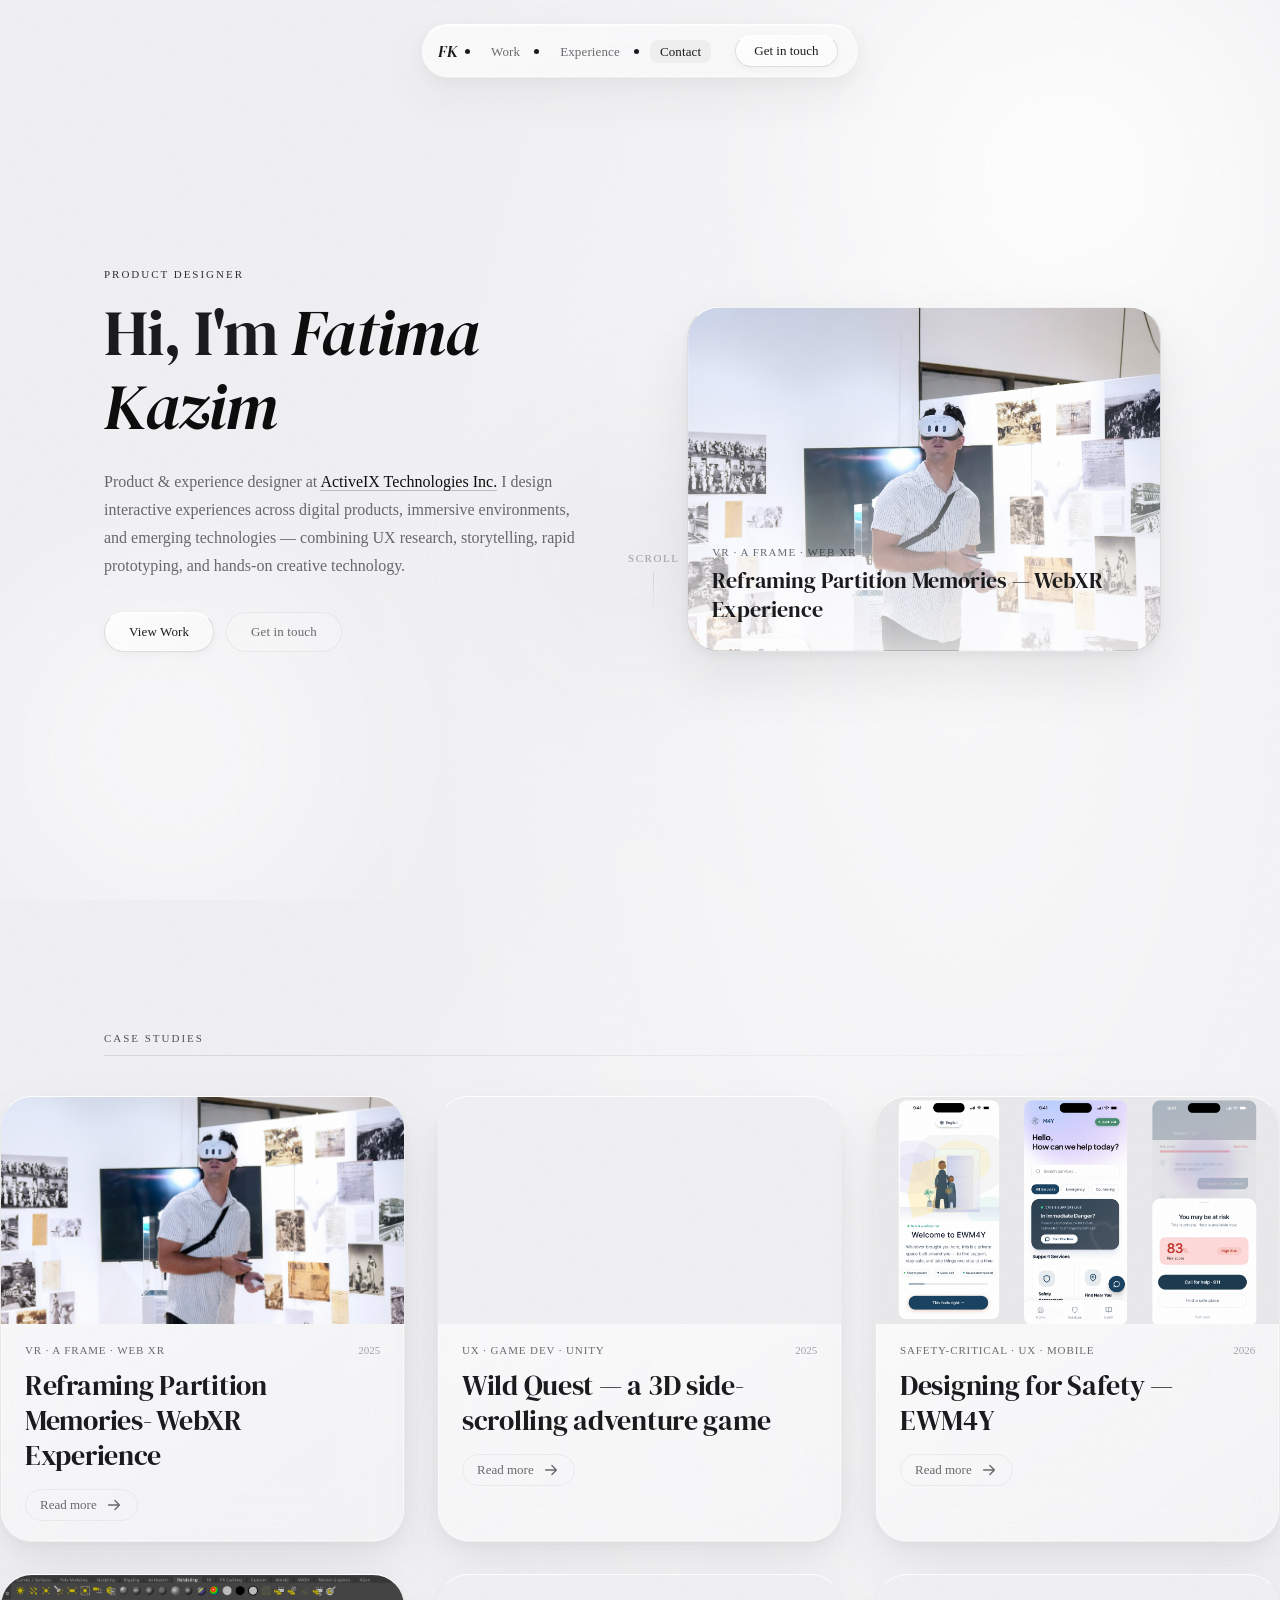
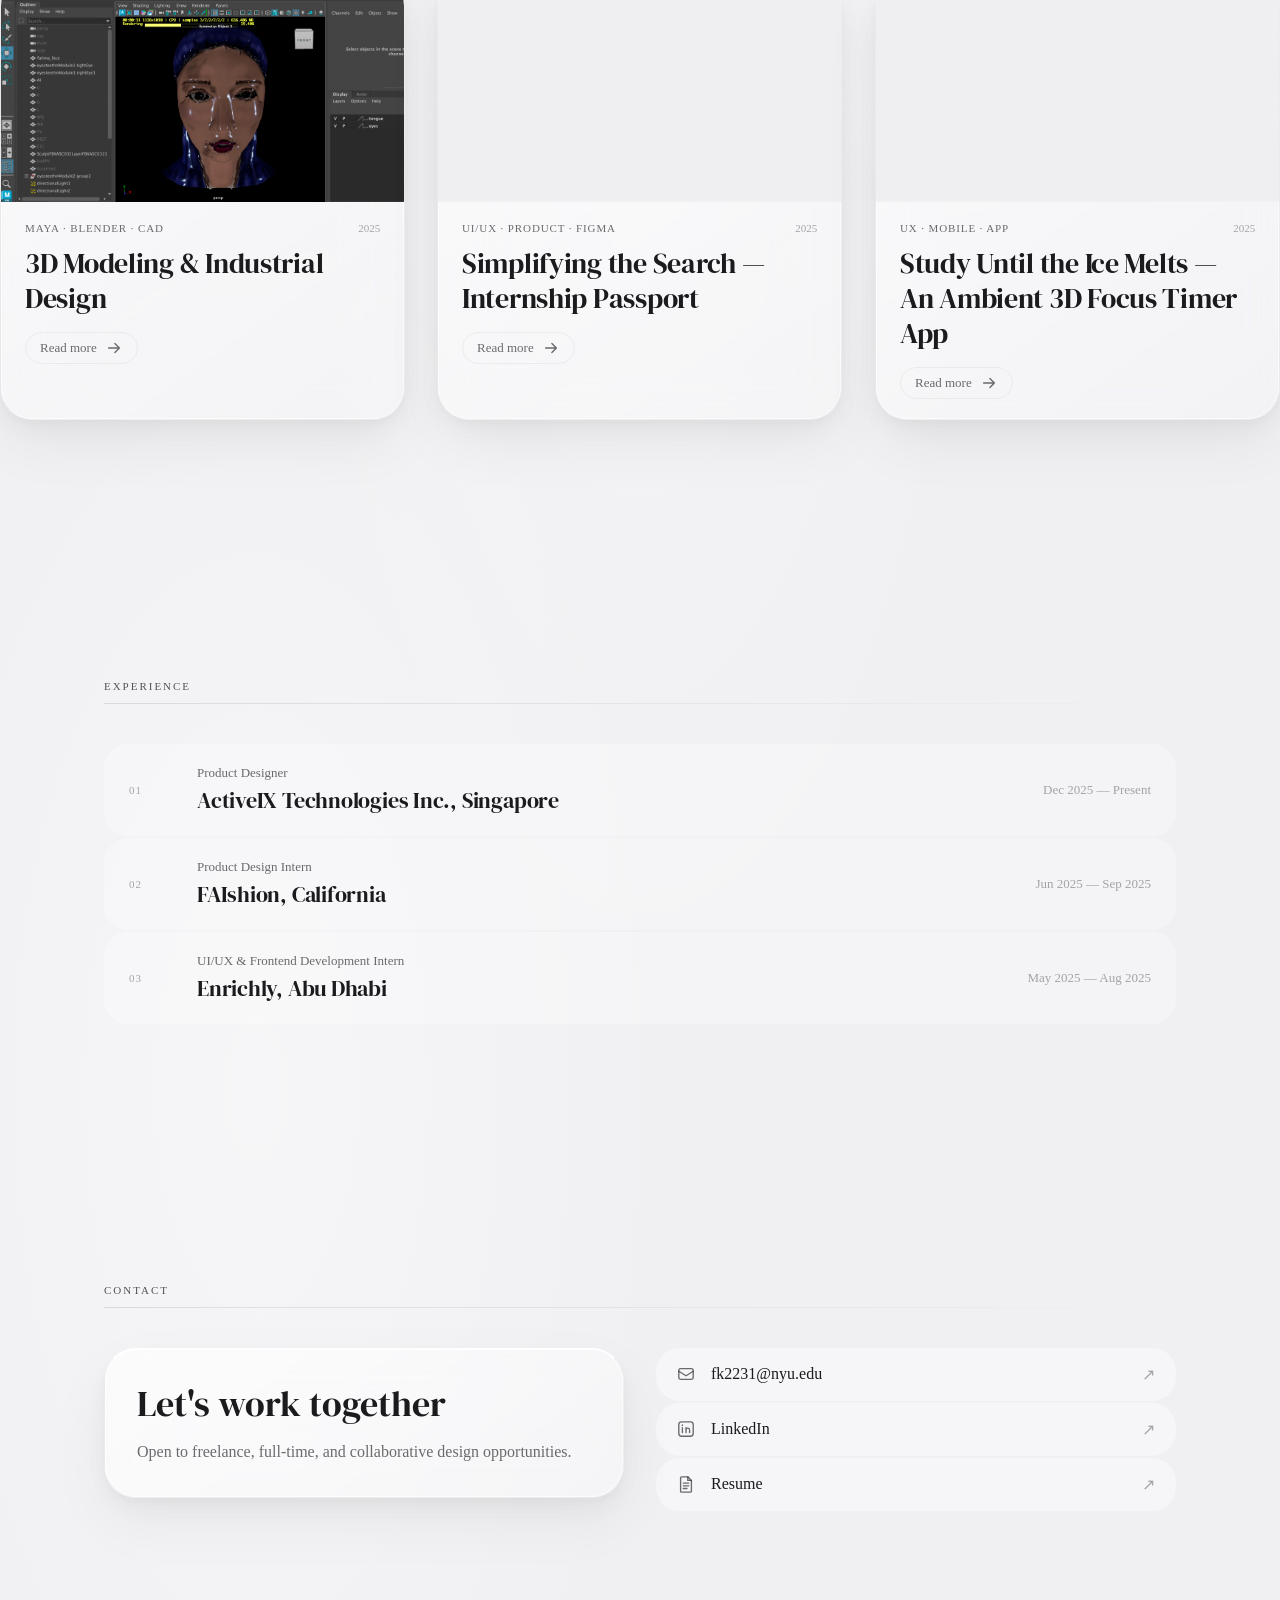
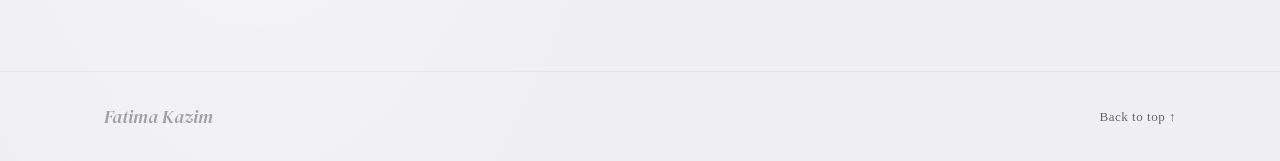
==== commit 551a3ca5: "new" ====
--- a/index.html
+++ b/index.html
@@ -57,11 +57,11 @@
         <h1 class="hero__headline">
           Hi, I'm <em>Fatima Kazim</em>
         </h1>
-        <p class="hero__body">
-          UI/UX and product designer at
-          <a href="#" class="hero__inline-link" target="_blank" rel="noopener">ActiveIX Technologies Inc.</a>
-          Designing user-centered digital products across fintech, logistics, and EdTech — combining UX research, interface design, and rapid prototyping to transform complex ideas into intuitive experiences.
-        </p>
+    <p class="hero__body">
+  Product & experience designer at
+  <a href="#" class="hero__inline-link" target="_blank" rel="noopener">ActiveIX Technologies Inc.</a>
+  I design interactive experiences across digital products, immersive environments, and emerging technologies — combining UX research, storytelling, rapid prototyping, and hands-on creative technology.
+</p>
         <div class="hero__actions">
           <a href="#work" class="btn btn--primary">View Work</a>
           <a href="mailto:fk2231@nyu.edu" class="btn btn--ghost">Get in touch</a>
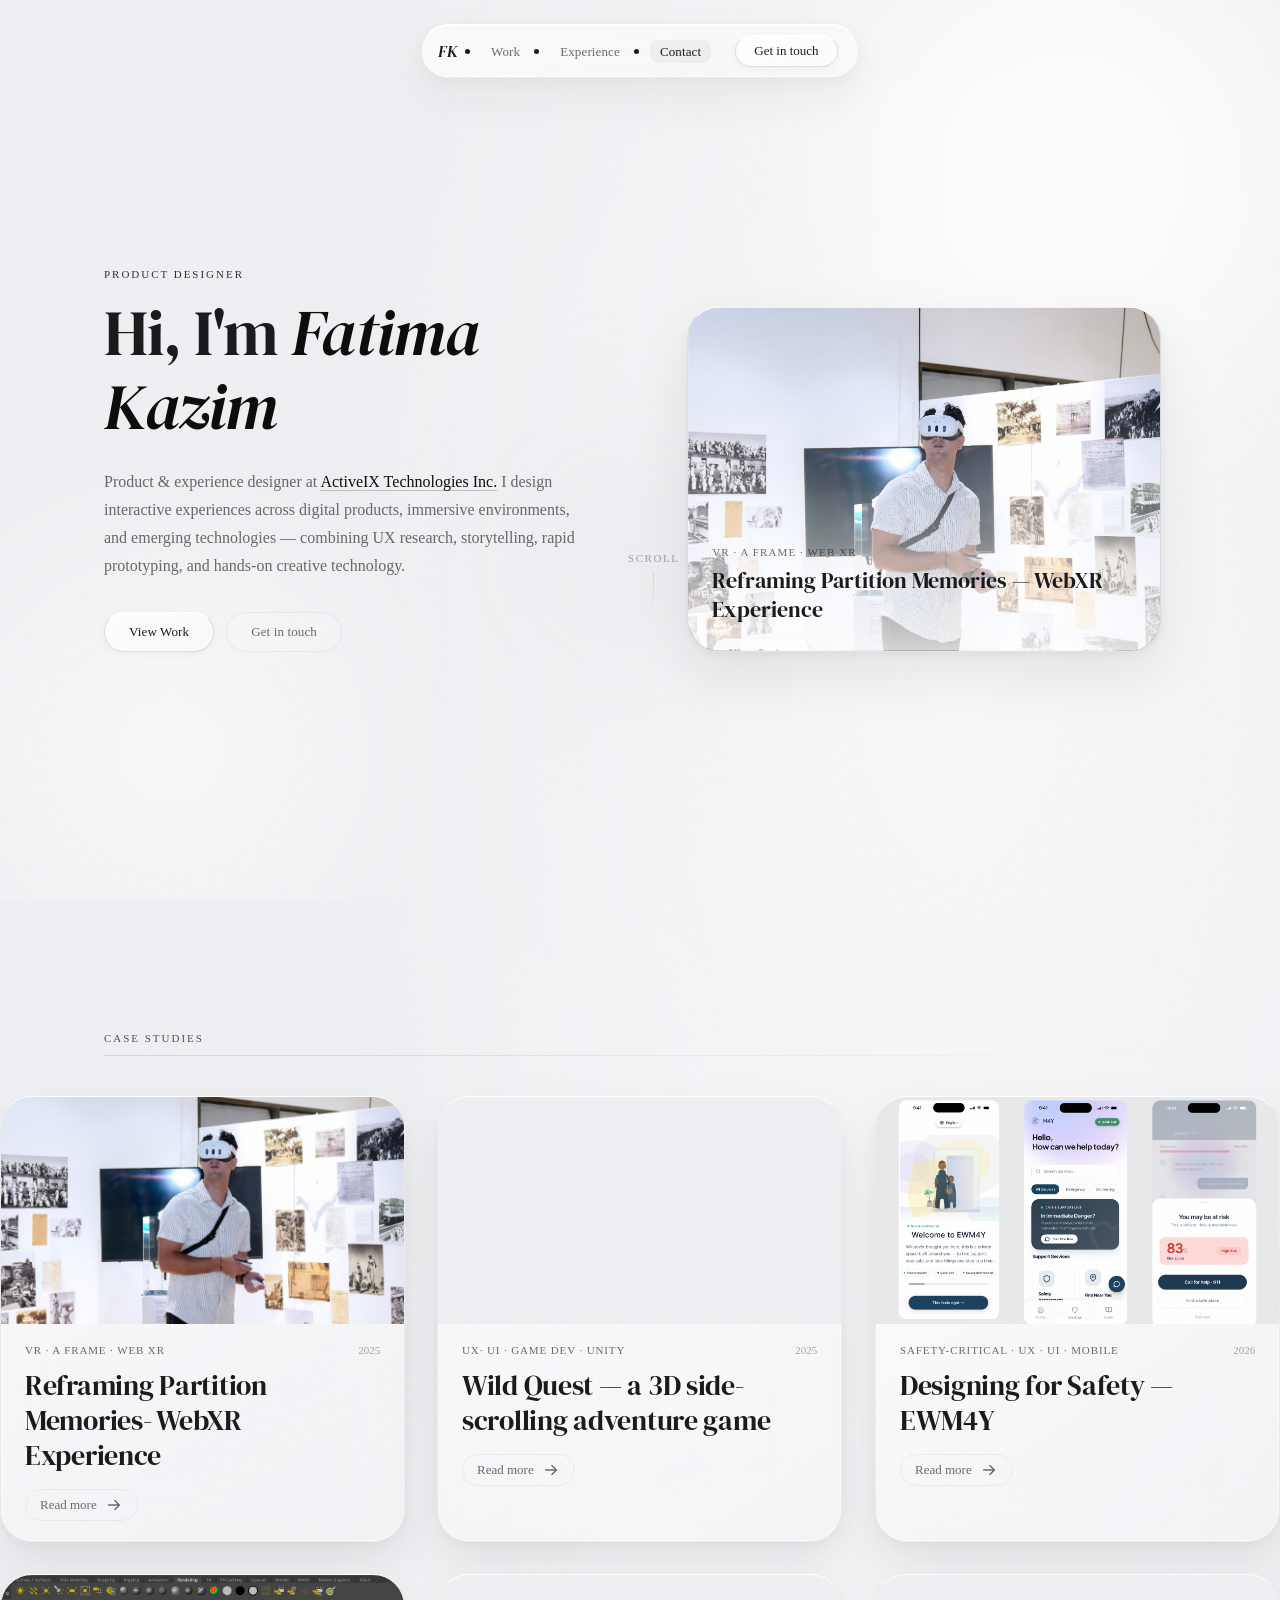
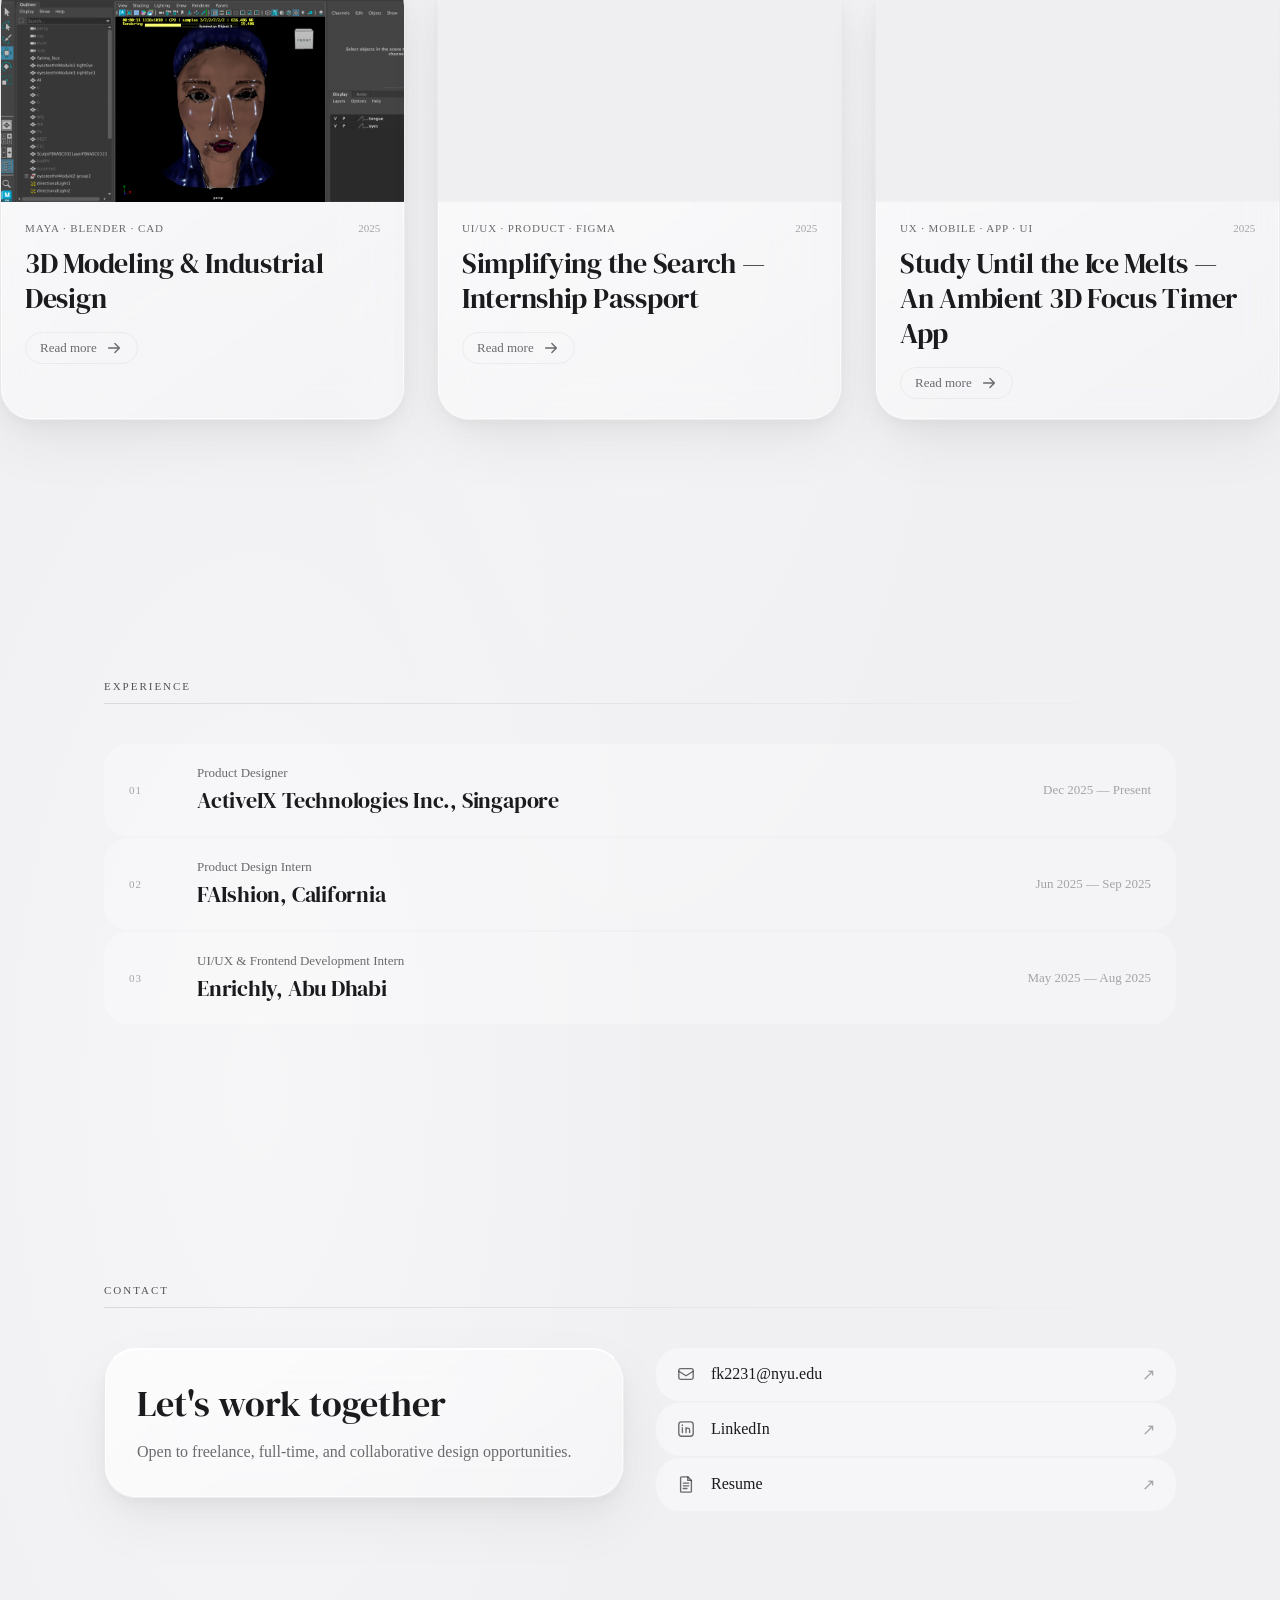
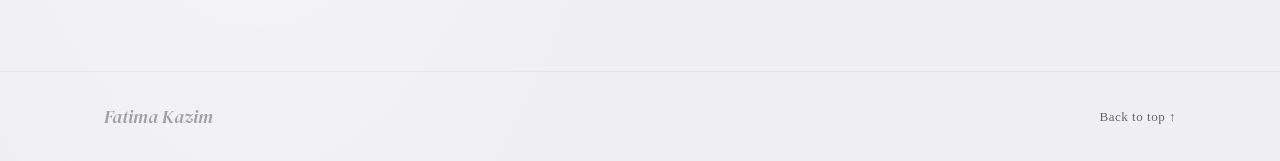
==== commit 9b5c5426: "NEW" ====
--- a/index.html
+++ b/index.html
@@ -107,7 +107,7 @@
       <img src="pictures/ewm4y-hero.png" alt="EWM4Y — trauma-informed safety app">
       <div class="hero__card-gradient"></div>
       <div class="hero__card-info">
-        <span class="hero__card-tag">Safety · Mobile · UX</span>
+        <span class="hero__card-tag">Safety · Mobile · UX and UI</span>
         <p class="hero__card-title">Designing for Safety — EWM4Y</p>
         <div class="hero__card-actions">
           <a href="project-ewm4y.html" class="hero__card-btn">View Project</a>
@@ -153,7 +153,7 @@
       </video>
       <div class="hero__card-gradient"></div>
       <div class="hero__card-info">
-        <span class="hero__card-tag">UX · Mobile · App · 2025</span>
+        <span class="hero__card-tag">UX · Mobile · Web App · UI ·  2026</span>
         <p class="hero__card-title">Study Until the Ice Melts</p>
         <div class="hero__card-actions">
           <a href="project-ice.html" class="hero__card-btn">View Project</a>
@@ -244,7 +244,7 @@
           </div>
           <div class="project-card__body">
             <div class="project-card__meta">
-              <span class="project-card__tag">UX · Game Dev · Unity</span>
+              <span class="project-card__tag">UX· UI · Game Dev · Unity</span>
               <span class="project-card__year">2025</span>
             </div>
             <h2 class="project-card__title">Wild Quest — a 3D side-scrolling adventure game</h2>
@@ -269,7 +269,7 @@
           </div>
           <div class="project-card__body">
             <div class="project-card__meta">
-              <span class="project-card__tag">Safety-Critical · UX · Mobile</span>
+              <span class="project-card__tag">Safety-Critical · UX · UI ·  Mobile</span>
               <span class="project-card__year">2026</span>
             </div>
             <h2 class="project-card__title">Designing for Safety — EWM4Y</h2>
@@ -339,7 +339,7 @@
           </div>
           <div class="project-card__body">
             <div class="project-card__meta">
-              <span class="project-card__tag">UX · Mobile · App</span>
+              <span class="project-card__tag">UX · Mobile · App · UI</span>
               <span class="project-card__year">2025</span>
             </div>
             <h2 class="project-card__title">Study Until the Ice Melts — An Ambient 3D Focus Timer App</h2>
